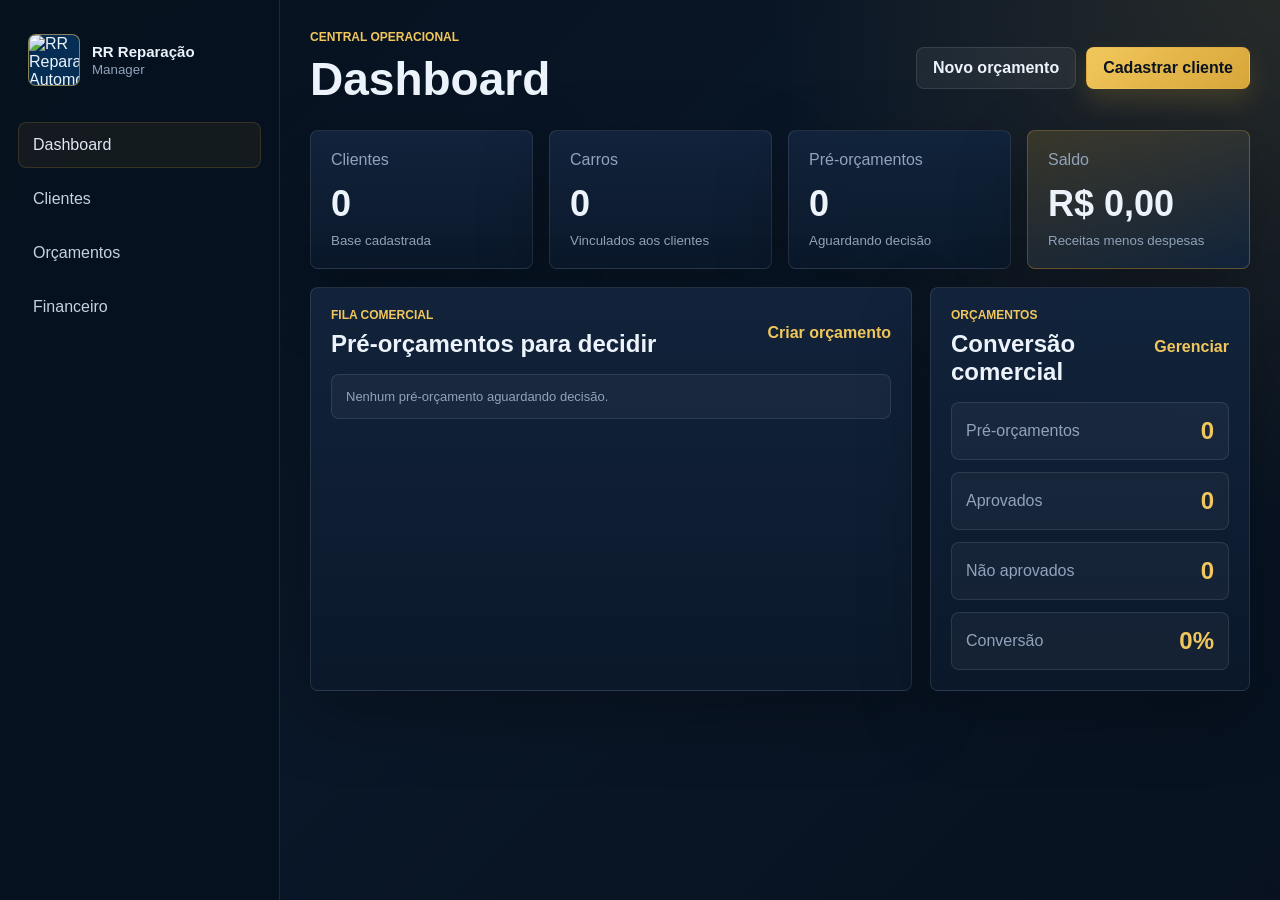
==== index.html @ 0937f245 "Refina visual dos graficos financeiros" ====
<!DOCTYPE html>
<html lang="pt-BR">
<head>
  <meta charset="UTF-8">
  <meta name="viewport" content="width=device-width, initial-scale=1.0">
  <meta http-equiv="refresh" content="0; url=dashboard.html">
  <title>RR Reparação Manager</title>
  <link rel="stylesheet" href="style.css?v=7">
</head>
<body class="redirect-page">
  <main class="redirect-box">
    <h1>RR Reparação Manager</h1>
    <p>Carregando o painel...</p>
    <a class="btn btn-primary" href="dashboard.html">Abrir dashboard</a>
  </main>
</body>
</html>
---- style.css ----
:root {
  --bg: #07111f;
  --surface: #0d1b2f;
  --surface-2: #12243c;
  --surface-3: #182f4d;
  --gold: #d7a63a;
  --gold-2: #f1c75b;
  --text: #edf3fb;
  --muted: #91a3ba;
  --line: rgba(255, 255, 255, 0.1);
  --danger: #ef6262;
  --success: #4fd1a1;
  --shadow: 0 24px 70px rgba(0, 0, 0, 0.28);
}

* {
  box-sizing: border-box;
}

body {
  margin: 0;
  min-height: 100vh;
  background:
    radial-gradient(circle at top right, rgba(215, 166, 58, 0.14), transparent 32rem),
    linear-gradient(135deg, #06101e 0%, #0a1728 48%, #07111f 100%);
  color: var(--text);
  font-family: Inter, "Segoe UI", Arial, sans-serif;
}

a {
  color: inherit;
  text-decoration: none;
}

button,
input,
select,
textarea {
  font: inherit;
}

.app-shell {
  display: grid;
  grid-template-columns: 280px minmax(0, 1fr);
  min-height: 100vh;
}

.sidebar {
  position: sticky;
  top: 0;
  height: 100vh;
  padding: 24px 18px;
  background: rgba(7, 17, 31, 0.94);
  border-right: 1px solid var(--line);
  backdrop-filter: blur(18px);
}

.brand {
  display: flex;
  align-items: center;
  gap: 12px;
  padding: 10px;
  margin-bottom: 26px;
}

.brand-logo {
  width: 52px;
  height: 52px;
  object-fit: cover;
  border: 1px solid rgba(241, 199, 91, 0.55);
  border-radius: 8px;
  background: #062e55;
}

.brand-mark {
  display: grid;
  width: 48px;
  height: 48px;
  place-items: center;
  border: 1px solid rgba(241, 199, 91, 0.55);
  border-radius: 8px;
  background: linear-gradient(145deg, #102746, #07111f);
  color: var(--gold-2);
  font-weight: 900;
  letter-spacing: 0;
}

.brand strong,
.brand small {
  display: block;
}

.brand strong {
  font-size: 15px;
}

.brand small {
  color: var(--muted);
  margin-top: 2px;
}

.nav-menu {
  display: grid;
  gap: 8px;
}

.nav-menu a {
  padding: 13px 14px;
  border: 1px solid transparent;
  border-radius: 8px;
  color: #c7d2e1;
  transition: 0.18s ease;
}

.nav-menu a:hover,
.nav-menu a.active {
  color: var(--text);
  background: rgba(215, 166, 58, 0.11);
  border-color: rgba(215, 166, 58, 0.28);
}

.main-content {
  width: 100%;
  max-width: 1500px;
  padding: 30px;
}

.topbar {
  display: flex;
  align-items: center;
  justify-content: space-between;
  gap: 18px;
  margin-bottom: 24px;
}

.topbar h1,
.panel h2 {
  margin: 0;
  letter-spacing: 0;
}

.topbar h1 {
  font-size: clamp(30px, 4vw, 46px);
}

.eyebrow {
  margin: 0 0 8px;
  color: var(--gold-2);
  font-size: 12px;
  font-weight: 800;
  letter-spacing: 0;
  text-transform: uppercase;
}

.topbar-actions,
.form-actions,
.actions {
  display: flex;
  flex-wrap: wrap;
  gap: 10px;
}

.btn {
  display: inline-flex;
  align-items: center;
  justify-content: center;
  min-height: 42px;
  padding: 10px 16px;
  border: 1px solid transparent;
  border-radius: 8px;
  cursor: pointer;
  font-weight: 800;
}

.btn-primary {
  background: linear-gradient(135deg, var(--gold-2), var(--gold));
  color: #091220;
  box-shadow: 0 12px 24px rgba(215, 166, 58, 0.18);
}

.btn-ghost,
.btn-muted {
  background: rgba(255, 255, 255, 0.06);
  border-color: var(--line);
  color: var(--text);
}

.btn-danger {
  background: rgba(239, 98, 98, 0.12);
  border-color: rgba(239, 98, 98, 0.28);
  color: #ffb6b6;
}

.stats-grid {
  display: grid;
  grid-template-columns: repeat(4, minmax(0, 1fr));
  gap: 16px;
  margin-bottom: 18px;
}

.stats-grid.compact {
  grid-template-columns: repeat(4, minmax(0, 1fr));
}

.stat-card,
.panel,
.form-panel {
  background: linear-gradient(180deg, rgba(18, 36, 60, 0.96), rgba(11, 25, 43, 0.96));
  border: 1px solid var(--line);
  border-radius: 8px;
  box-shadow: var(--shadow);
}

.stat-card {
  padding: 20px;
  min-height: 132px;
}

.stat-card span,
.stat-card small {
  display: block;
  color: var(--muted);
}

.stat-card strong {
  display: block;
  margin: 14px 0 8px;
  color: var(--text);
  font-size: clamp(26px, 3vw, 36px);
  letter-spacing: 0;
}

.stat-card.highlight {
  border-color: rgba(215, 166, 58, 0.32);
  background: linear-gradient(160deg, rgba(215, 166, 58, 0.18), rgba(18, 36, 60, 0.98));
}

.content-grid {
  display: grid;
  grid-template-columns: minmax(0, 1.5fr) minmax(320px, 0.7fr);
  gap: 18px;
}

.panel,
.form-panel {
  padding: 20px;
  margin-bottom: 18px;
}

.panel-header {
  display: flex;
  align-items: center;
  justify-content: space-between;
  gap: 14px;
  margin-bottom: 16px;
}

.panel-header a {
  color: var(--gold-2);
  font-weight: 800;
}

.form-grid {
  display: grid;
  grid-template-columns: repeat(2, minmax(0, 1fr));
  gap: 14px;
}

.finance-type-grid {
  display: grid;
  grid-template-columns: repeat(2, minmax(0, 1fr));
  gap: 12px;
}

.finance-type-card {
  position: relative;
  min-height: 112px;
  padding: 16px;
  border: 1px solid var(--line);
  border-radius: 8px;
  background: rgba(255, 255, 255, 0.04);
  cursor: pointer;
}

.finance-type-card input {
  position: absolute;
  opacity: 0;
  pointer-events: none;
}

.finance-type-card span,
.finance-type-card small {
  display: block;
}

.finance-type-card span {
  color: var(--text);
  font-size: 18px;
  font-weight: 900;
}

.finance-type-card small {
  margin-top: 8px;
  color: var(--muted);
  line-height: 1.4;
}

.finance-type-card:has(input:checked) {
  border-color: rgba(241, 199, 91, 0.72);
  background: linear-gradient(160deg, rgba(215, 166, 58, 0.18), rgba(18, 36, 60, 0.7));
}

label {
  display: grid;
  gap: 7px;
  color: #cbd6e5;
  font-size: 14px;
  font-weight: 700;
}

.span-2 {
  grid-column: span 2;
}

input,
select,
textarea {
  width: 100%;
  min-height: 44px;
  padding: 11px 12px;
  border: 1px solid rgba(255, 255, 255, 0.12);
  border-radius: 8px;
  background: rgba(5, 13, 24, 0.72);
  color: var(--text);
  outline: none;
}

textarea {
  resize: vertical;
}

input:focus,
select:focus,
textarea:focus {
  border-color: rgba(241, 199, 91, 0.66);
  box-shadow: 0 0 0 3px rgba(215, 166, 58, 0.12);
}

.search-input {
  max-width: 280px;
}

.report-form {
  margin-bottom: 16px;
}

.report-status {
  margin: 0 0 14px;
  color: var(--muted);
  font-size: 13px;
}

.report-grid {
  display: grid;
  grid-template-columns: repeat(4, minmax(0, 1fr));
  gap: 12px;
  margin-bottom: 16px;
}

.mini-stat {
  min-height: 96px;
  padding: 16px;
  border: 1px solid var(--line);
  border-radius: 8px;
  background: rgba(255, 255, 255, 0.04);
}

.mini-stat span {
  display: block;
  color: var(--muted);
}

.mini-stat strong {
  display: block;
  margin-top: 10px;
  color: var(--text);
  font-size: 24px;
}

.mini-stat.highlight {
  border-color: rgba(215, 166, 58, 0.32);
  background: rgba(215, 166, 58, 0.12);
}

.finance-charts {
  display: grid;
  grid-template-columns: minmax(300px, 0.85fr) minmax(0, 1.15fr);
  gap: 16px;
  margin-bottom: 18px;
}

.chart-box {
  min-height: 330px;
  padding: 18px;
  border: 1px solid rgba(255, 255, 255, 0.1);
  border-radius: 8px;
  background: linear-gradient(180deg, rgba(255, 255, 255, 0.045), rgba(255, 255, 255, 0.02));
}

.chart-heading {
  display: flex;
  align-items: flex-start;
  justify-content: space-between;
  gap: 14px;
  margin-bottom: 18px;
}

.chart-heading h3 {
  margin: 0;
  color: var(--text);
  font-size: 18px;
}

.chart-heading span {
  max-width: 170px;
  color: var(--muted);
  font-size: 12px;
  text-align: right;
}

.distribution-card {
  display: grid;
  grid-template-rows: auto 1fr auto;
}

.donut-chart {
  position: relative;
  display: grid;
  place-items: center;
  width: min(210px, 70vw);
  aspect-ratio: 1;
  margin: 8px auto 18px;
  border-radius: 50%;
  box-shadow: 0 18px 45px rgba(0, 0, 0, 0.18), inset 0 0 0 1px rgba(255, 255, 255, 0.08);
}

.donut-chart::after {
  content: "";
  position: absolute;
  inset: 38px;
  border-radius: 50%;
  background: #0d1f34;
  box-shadow: inset 0 0 0 1px var(--line);
}

.donut-chart span {
  position: relative;
  z-index: 1;
  display: grid;
  gap: 4px;
  max-width: 120px;
  color: var(--text);
  font-size: 18px;
  font-weight: 900;
  text-align: center;
  line-height: 1.15;
}

.donut-chart small {
  color: var(--muted);
  font-size: 11px;
  font-weight: 800;
}

.chart-legend {
  display: grid;
  gap: 10px;
}

.chart-legend div {
  display: grid;
  grid-template-columns: 12px 1fr auto;
  align-items: center;
  gap: 10px;
  min-height: 40px;
  padding: 9px 10px;
  border: 1px solid rgba(255, 255, 255, 0.08);
  border-radius: 8px;
  background: rgba(5, 13, 24, 0.34);
  color: var(--muted);
  font-size: 13px;
}

.chart-legend i,
.bar-legend i {
  width: 11px;
  height: 11px;
  border-radius: 999px;
}

.chart-legend strong {
  color: var(--text);
  font-size: 14px;
}

.monthly-card {
  overflow: hidden;
}

.bar-chart {
  display: grid;
  gap: 16px;
}

.bar-legend {
  display: flex;
  flex-wrap: wrap;
  gap: 8px 14px;
  color: var(--muted);
  font-size: 12px;
}

.bar-legend span {
  display: inline-flex;
  align-items: center;
  gap: 7px;
}

.bar-legend .income,
.month-bars .income {
  background: #4fd1a1;
}

.bar-legend .cost,
.month-bars .cost {
  background: #f1c75b;
}

.bar-legend .expense,
.month-bars .expense {
  background: #ef6262;
}

.bar-legend .profit,
.month-bars .profit {
  background: #4f9df7;
}

.monthly-bars {
  display: flex;
  align-items: end;
  gap: 14px;
  min-height: 230px;
  overflow-x: auto;
  padding: 10px 2px 2px;
}

.month-group {
  display: grid;
  grid-template-rows: 170px auto auto;
  justify-items: center;
  gap: 8px;
  min-width: 92px;
}

.month-bars {
  display: flex;
  align-items: end;
  justify-content: center;
  gap: 6px;
  width: 82px;
  height: 170px;
  padding: 10px 9px 0;
  border-radius: 8px;
  background: rgba(5, 13, 24, 0.3);
}

.month-bars span {
  display: block;
  width: 12px;
  min-height: 4px;
  border-radius: 999px 999px 2px 2px;
  box-shadow: 0 8px 20px rgba(0, 0, 0, 0.16);
}

.month-bars span.negative {
  opacity: 0.72;
  background: #ef6262;
}

.month-group strong {
  color: var(--text);
  font-size: 13px;
}

.month-group small {
  color: var(--muted);
  font-size: 12px;
  white-space: nowrap;
}

.chart-empty {
  align-self: center;
  justify-self: center;
  width: 100%;
  padding: 38px 10px;
  color: var(--muted);
  font-size: 13px;
  text-align: center;
}

.table-wrap {
  overflow-x: auto;
}

table {
  width: 100%;
  border-collapse: collapse;
  min-width: 760px;
}

th,
td {
  padding: 14px 12px;
  border-bottom: 1px solid var(--line);
  text-align: left;
  vertical-align: top;
}

th {
  color: var(--gold-2);
  font-size: 12px;
  text-transform: uppercase;
}

td {
  color: #dce6f2;
}

.muted {
  color: var(--muted);
  font-size: 13px;
}

.badge {
  display: inline-flex;
  padding: 6px 10px;
  border-radius: 999px;
  background: rgba(255, 255, 255, 0.08);
  color: #dce6f2;
  font-size: 12px;
  font-weight: 800;
}

.badge.success {
  background: rgba(79, 209, 161, 0.14);
  color: #a9f1d8;
}

.badge.warning {
  background: rgba(215, 166, 58, 0.15);
  color: #ffe199;
}

.badge.danger {
  background: rgba(239, 98, 98, 0.14);
  color: #ffb6b6;
}

.timeline {
  display: grid;
  gap: 12px;
}

.timeline-item,
.empty-state,
.status-list div {
  padding: 14px;
  border: 1px solid var(--line);
  border-radius: 8px;
  background: rgba(255, 255, 255, 0.04);
}

.timeline-item strong,
.timeline-item span {
  display: block;
}

.timeline-item span {
  margin-top: 5px;
  color: var(--muted);
}

.status-list {
  display: grid;
  gap: 12px;
}

.status-list div {
  display: flex;
  align-items: center;
  justify-content: space-between;
}

.status-list span {
  color: var(--muted);
}

.status-list strong {
  color: var(--gold-2);
  font-size: 24px;
}

.nested-section {
  padding: 16px;
  border: 1px solid var(--line);
  border-radius: 8px;
  background: rgba(255, 255, 255, 0.035);
}

.nested-section .panel-header {
  margin-bottom: 12px;
}

.nested-section h2 {
  margin: 0;
  font-size: 18px;
}

.nested-list {
  display: grid;
  gap: 12px;
}

.nested-item {
  display: grid;
  grid-template-columns: repeat(6, minmax(0, 1fr)) auto;
  gap: 10px;
  align-items: end;
  padding: 12px;
  border: 1px solid var(--line);
  border-radius: 8px;
  background: rgba(5, 13, 24, 0.42);
}

.peca-item,
.servico-orcamento-item {
  grid-template-columns: minmax(220px, 2fr) minmax(90px, 0.6fr) minmax(130px, 0.8fr) minmax(130px, 0.8fr) minmax(110px, 0.7fr) auto;
}

.servico-orcamento-item {
  grid-template-columns: minmax(220px, 2fr) minmax(90px, 0.6fr) minmax(130px, 0.8fr) minmax(110px, 0.7fr) auto;
}

.action-item .actions {
  margin-top: 12px;
}

.line-total {
  min-height: 44px;
  display: inline-flex;
  align-items: center;
  justify-content: flex-end;
  color: var(--gold-2);
  white-space: nowrap;
}

.totals-box {
  display: flex;
  flex-wrap: wrap;
  justify-content: flex-end;
  gap: 12px;
  padding: 14px;
  border: 1px solid rgba(215, 166, 58, 0.26);
  border-radius: 8px;
  background: rgba(215, 166, 58, 0.08);
}

.totals-box span {
  color: var(--muted);
}

.totals-box strong {
  color: var(--gold-2);
  margin-left: 5px;
}

.mini-line {
  display: block;
  margin-bottom: 4px;
}

.redirect-page {
  display: grid;
  place-items: center;
  padding: 24px;
}

.redirect-box {
  width: min(520px, 100%);
  padding: 32px;
  border: 1px solid var(--line);
  border-radius: 8px;
  background: var(--surface);
  text-align: center;
}

#firebaseAuthShell {
  position: fixed;
  inset: 0;
  z-index: 1000;
  display: none;
  place-items: center;
  padding: 24px;
  background:
    radial-gradient(circle at top, rgba(215, 166, 58, 0.16), transparent 32rem),
    rgba(7, 17, 31, 0.96);
}

.auth-locked #firebaseAuthShell {
  display: grid;
}

.auth-locked .app-shell,
.auth-locked .print-toolbar,
.auth-locked #printRoot {
  filter: blur(3px);
  pointer-events: none;
  user-select: none;
}

.auth-card {
  width: min(430px, 100%);
  padding: 28px;
  border: 1px solid rgba(215, 166, 58, 0.28);
  border-radius: 8px;
  background: linear-gradient(180deg, rgba(18, 36, 60, 0.98), rgba(7, 17, 31, 0.98));
  color: var(--text);
  box-shadow: var(--shadow);
  text-align: center;
}

.auth-card img {
  width: 86px;
  height: 86px;
  object-fit: cover;
  border-radius: 8px;
  background: #062e55;
}

.auth-card h1 {
  margin: 16px 0 8px;
}

.auth-card p,
#firebaseAuthMessage {
  color: var(--muted);
}

.auth-card form {
  display: grid;
  gap: 12px;
  margin-top: 18px;
}

.password-field {
  position: relative;
}

.password-field input {
  padding-right: 54px;
}

.password-field button {
  position: absolute;
  right: 8px;
  top: 50%;
  width: 36px;
  height: 36px;
  min-height: 36px;
  padding: 0;
  border: 0;
  border-radius: 8px;
  background: transparent;
  color: var(--muted);
  cursor: pointer;
  transform: translateY(-50%);
}

.remember-login {
  display: flex;
  grid-template-columns: none;
  align-items: center;
  justify-content: flex-start;
  gap: 10px;
  color: var(--muted);
  font-size: 13px;
  text-align: left;
}

.remember-login input {
  width: 18px;
  min-height: 18px;
  accent-color: var(--gold-2);
}

#firebaseAuthMessage {
  display: block;
  min-height: 20px;
  margin-top: 14px;
  font-size: 13px;
}

#firebaseUserBar {
  position: fixed;
  right: 18px;
  bottom: 18px;
  z-index: 50;
  display: none;
  align-items: center;
  gap: 10px;
  padding: 10px;
  border: 1px solid var(--line);
  border-radius: 8px;
  background: rgba(7, 17, 31, 0.92);
  color: var(--text);
  box-shadow: var(--shadow);
}

.auth-ready.firebase-logged-in #firebaseUserBar {
  display: flex;
}

#firebaseUserStatus {
  color: var(--muted);
  font-size: 13px;
}

.print-preview-page {
  background: #e8edf3;
  color: #111827;
}

.print-toolbar {
  position: sticky;
  top: 0;
  z-index: 10;
  display: flex;
  justify-content: center;
  gap: 10px;
  padding: 14px;
  background: rgba(7, 17, 31, 0.94);
  border-bottom: 1px solid rgba(255, 255, 255, 0.14);
}

.print-document {
  width: min(210mm, calc(100% - 24px));
  min-height: 297mm;
  margin: 18px auto;
  padding: 22mm;
  background: #ffffff;
  color: #111827;
  box-shadow: 0 20px 70px rgba(0, 0, 0, 0.2);
}

.print-header {
  display: flex;
  align-items: center;
  justify-content: space-between;
  gap: 18px;
  padding-bottom: 18px;
  border-bottom: 3px solid #f26a2e;
}

.print-header img {
  width: 126px;
  height: 126px;
  object-fit: contain;
  border-radius: 8px;
  background: #062e55;
}

.print-header div {
  text-align: right;
}

.print-header h1,
.print-document h2,
.print-document h3 {
  color: #062e55;
}

.print-header h1 {
  margin: 0;
  font-size: 30px;
}

.print-header p {
  margin: 6px 0 0;
  color: #4b5563;
}

.print-document h2 {
  margin: 26px 0 18px;
  font-size: 24px;
  text-transform: uppercase;
}

.print-info-grid {
  display: grid;
  grid-template-columns: 1fr 1fr;
  gap: 12px;
  margin-bottom: 18px;
}

.print-info-grid div,
.print-summary {
  padding: 12px;
  border: 1px solid #d7dde6;
  border-radius: 8px;
}

.print-info-grid strong {
  display: block;
  margin-bottom: 6px;
  color: #062e55;
}

.print-summary {
  min-height: 70px;
}

.print-table {
  width: 100%;
  min-width: 0;
  margin: 12px 0 22px;
  border-collapse: collapse;
}

.print-table th {
  background: #062e55;
  color: #fff;
}

.print-table th,
.print-table td {
  padding: 9px;
  border: 1px solid #d7dde6;
  color: #111827;
  font-size: 13px;
}

.print-table th {
  color: #fff;
}

.right {
  text-align: right;
}

.print-totals {
  width: 310px;
  margin-left: auto;
  border: 1px solid #d7dde6;
  border-radius: 8px;
  overflow: hidden;
}

.print-totals div {
  display: flex;
  justify-content: space-between;
  padding: 10px 12px;
  border-bottom: 1px solid #d7dde6;
}

.print-totals div:last-child {
  border-bottom: 0;
  background: #062e55;
  color: #fff;
  font-weight: 800;
  font-size: 18px;
}

.print-footer {
  margin-top: 34px;
  color: #4b5563;
  font-size: 12px;
  text-align: center;
}

@media print {
  body.print-preview-page {
    background: #fff;
  }

  .print-toolbar {
    display: none;
  }

  .print-document {
    width: auto;
    min-height: auto;
    margin: 0;
    padding: 12mm;
    box-shadow: none;
  }
}

@media (max-width: 980px) {
  .app-shell {
    grid-template-columns: 1fr;
  }

  .sidebar {
    position: static;
    height: auto;
    padding: 16px;
  }

  .nav-menu {
    grid-template-columns: repeat(3, minmax(0, 1fr));
  }

  .main-content {
    padding: 20px;
  }

  .stats-grid,
  .stats-grid.compact,
  .content-grid {
    grid-template-columns: 1fr;
  }

  .nested-item,
  .peca-item,
  .servico-orcamento-item {
    grid-template-columns: repeat(2, minmax(0, 1fr));
  }
}

@media (max-width: 640px) {
  .topbar,
  .panel-header {
    align-items: stretch;
    flex-direction: column;
  }

  .nav-menu {
    grid-template-columns: repeat(2, minmax(0, 1fr));
  }

  .form-grid {
    grid-template-columns: 1fr;
  }

  .finance-type-grid,
  .finance-charts,
  .report-grid {
    grid-template-columns: 1fr;
  }

  .span-2 {
    grid-column: span 1;
  }

  .search-input {
    max-width: none;
  }

  .nested-item,
  .peca-item,
  .servico-orcamento-item {
    grid-template-columns: 1fr;
  }

  .line-total {
    justify-content: flex-start;
  }
}
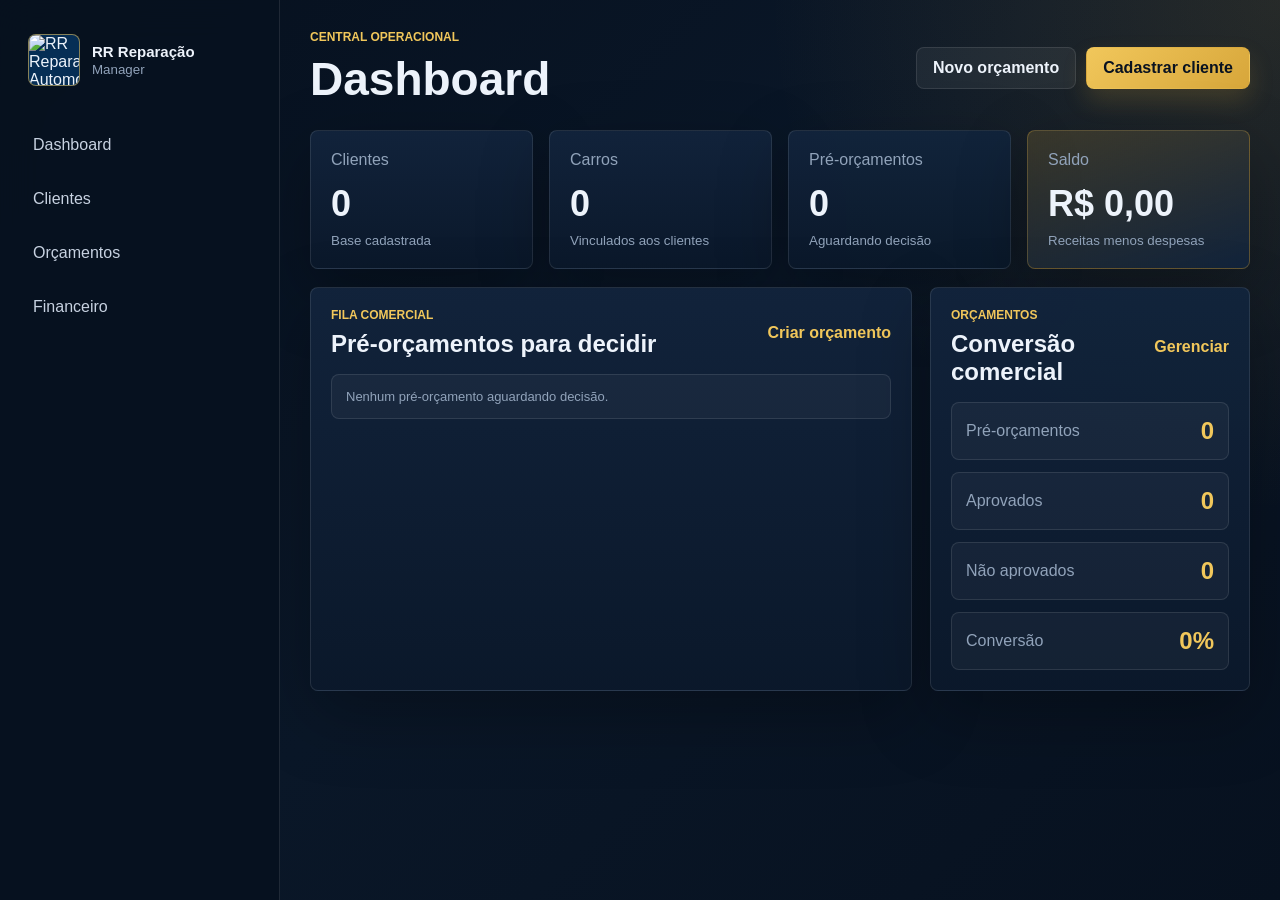
==== commit 2be140f4: "Cria preview do relatorio financeiro" ====
--- a/index.html
+++ b/index.html
@@ -5,7 +5,7 @@
   <meta name="viewport" content="width=device-width, initial-scale=1.0">
   <meta http-equiv="refresh" content="0; url=dashboard.html">
   <title>RR Reparação Manager</title>
-  <link rel="stylesheet" href="style.css?v=7">
+  <link rel="stylesheet" href="style.css?v=8">
 </head>
 <body class="redirect-page">
   <main class="redirect-box">
--- a/style.css
+++ b/style.css
@@ -1088,6 +1088,219 @@
   text-align: center;
 }
 
+.finance-report-document {
+  width: min(210mm, calc(100% - 24px));
+  min-height: 297mm;
+  margin: 18px auto;
+  padding: 20mm;
+  background: #fff;
+  color: #111827;
+  box-shadow: 0 20px 70px rgba(0, 0, 0, 0.2);
+}
+
+.report-print-header {
+  margin-bottom: 22px;
+}
+
+.report-print-summary {
+  display: grid;
+  grid-template-columns: repeat(4, minmax(0, 1fr));
+  gap: 10px;
+  margin: 20px 0;
+}
+
+.report-print-summary div {
+  padding: 12px;
+  border: 1px solid #d4dce8;
+  border-radius: 8px;
+  background: #f8fafc;
+}
+
+.report-print-summary .highlight {
+  border-color: #d7a63a;
+  background: #fff8e6;
+}
+
+.report-print-summary span {
+  display: block;
+  color: #516174;
+  font-size: 11px;
+}
+
+.report-print-summary strong {
+  display: block;
+  margin-top: 8px;
+  color: #06172a;
+  font-size: 19px;
+}
+
+.report-print-charts {
+  display: grid;
+  grid-template-columns: minmax(260px, 0.8fr) minmax(0, 1.2fr);
+  gap: 14px;
+  margin: 18px 0 24px;
+}
+
+.report-chart-card {
+  padding: 14px;
+  border: 1px solid #d4dce8;
+  border-radius: 8px;
+  background: #fff;
+}
+
+.report-chart-card h2 {
+  margin: 0 0 12px;
+  color: #062e55;
+  font-size: 17px;
+}
+
+.report-donut {
+  position: relative;
+  display: grid;
+  place-items: center;
+  width: 170px;
+  aspect-ratio: 1;
+  margin: 8px auto 14px;
+  border-radius: 50%;
+}
+
+.report-donut::after {
+  content: "";
+  position: absolute;
+  inset: 32px;
+  border-radius: 50%;
+  background: #fff;
+  box-shadow: inset 0 0 0 1px #d4dce8;
+}
+
+.report-donut span {
+  position: relative;
+  z-index: 1;
+  display: grid;
+  gap: 4px;
+  max-width: 100px;
+  color: #06172a;
+  font-size: 15px;
+  font-weight: 900;
+  text-align: center;
+  line-height: 1.12;
+}
+
+.report-donut small {
+  color: #516174;
+  font-size: 10px;
+}
+
+.report-legend {
+  display: grid;
+  gap: 8px;
+}
+
+.report-legend div {
+  display: grid;
+  grid-template-columns: 10px 1fr auto;
+  align-items: center;
+  gap: 8px;
+  color: #516174;
+  font-size: 11px;
+}
+
+.report-legend i,
+.report-bars-legend i {
+  width: 10px;
+  height: 10px;
+  border-radius: 999px;
+}
+
+.report-legend strong {
+  color: #06172a;
+}
+
+.report-bars-legend {
+  display: flex;
+  flex-wrap: wrap;
+  gap: 8px 12px;
+  margin-bottom: 10px;
+  color: #516174;
+  font-size: 11px;
+}
+
+.report-bars-legend span {
+  display: inline-flex;
+  align-items: center;
+  gap: 6px;
+}
+
+.report-bars-legend .income,
+.report-monthly-bars .income {
+  background: #4fd1a1;
+}
+
+.report-bars-legend .cost,
+.report-monthly-bars .cost {
+  background: #f1c75b;
+}
+
+.report-bars-legend .expense,
+.report-monthly-bars .expense {
+  background: #ef6262;
+}
+
+.report-bars-legend .profit,
+.report-monthly-bars .profit {
+  background: #4f9df7;
+}
+
+.report-monthly-bars {
+  display: flex;
+  align-items: end;
+  gap: 10px;
+  min-height: 176px;
+  overflow-x: auto;
+}
+
+.report-month-group {
+  display: grid;
+  grid-template-rows: 128px auto auto;
+  justify-items: center;
+  gap: 5px;
+  min-width: 78px;
+}
+
+.report-month-group div {
+  display: flex;
+  align-items: end;
+  justify-content: center;
+  gap: 5px;
+  width: 70px;
+  height: 128px;
+  padding: 8px 7px 0;
+  border-radius: 8px;
+  background: #f4f7fb;
+}
+
+.report-month-group span {
+  width: 9px;
+  min-height: 4px;
+  border-radius: 999px 999px 2px 2px;
+}
+
+.report-month-group strong {
+  font-size: 11px;
+}
+
+.report-month-group small {
+  color: #516174;
+  font-size: 10px;
+  white-space: nowrap;
+}
+
+.finance-report-document,
+.finance-report-document * {
+  print-color-adjust: exact;
+  -webkit-print-color-adjust: exact;
+}
+
 @media print {
   body.print-preview-page {
     background: #fff;
@@ -1097,7 +1310,8 @@
     display: none;
   }
 
-  .print-document {
+  .print-document,
+  .finance-report-document {
     width: auto;
     min-height: auto;
     margin: 0;
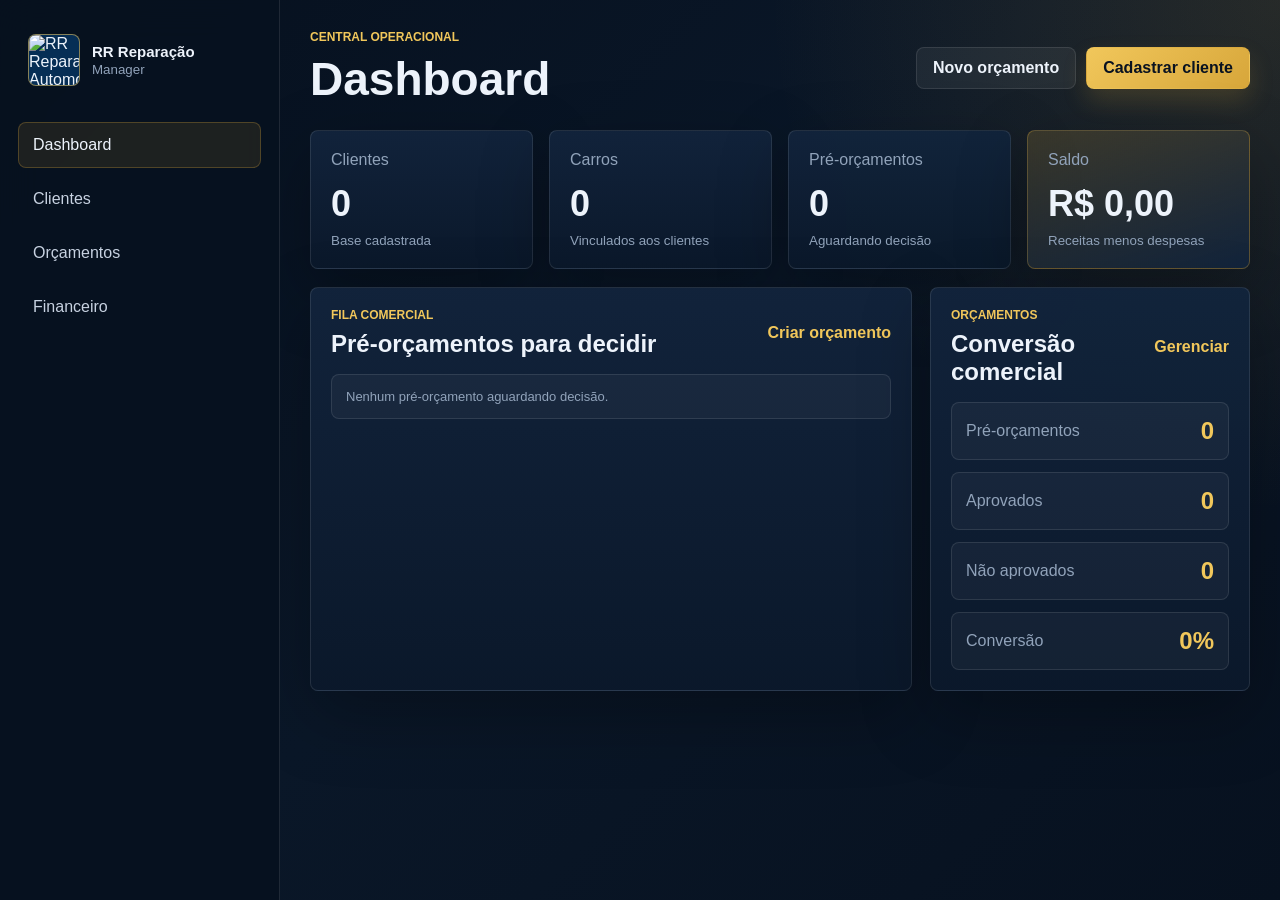
==== commit bbd08706: "Ajusta status online" ====
--- a/index.html
+++ b/index.html
@@ -5,7 +5,7 @@
   <meta name="viewport" content="width=device-width, initial-scale=1.0">
   <meta http-equiv="refresh" content="0; url=dashboard.html">
   <title>RR Reparação Manager</title>
-  <link rel="stylesheet" href="style.css?v=8">
+  <link rel="stylesheet" href="style.css?v=12">
 </head>
 <body class="redirect-page">
   <main class="redirect-box">
--- a/style.css
+++ b/style.css
@@ -913,13 +913,14 @@
 
 #firebaseUserBar {
   position: fixed;
-  right: 18px;
+  left: 18px;
   bottom: 18px;
   z-index: 50;
   display: none;
   align-items: center;
-  gap: 10px;
-  padding: 10px;
+  gap: 7px;
+  max-width: min(230px, calc(100vw - 36px));
+  padding: 7px;
   border: 1px solid var(--line);
   border-radius: 8px;
   background: rgba(7, 17, 31, 0.92);
@@ -927,13 +928,23 @@
   box-shadow: var(--shadow);
 }
 
+#firebaseUserBar .btn {
+  min-height: 34px;
+  padding: 7px 12px;
+  font-size: 13px;
+}
+
 .auth-ready.firebase-logged-in #firebaseUserBar {
   display: flex;
 }
 
 #firebaseUserStatus {
-  color: var(--muted);
-  font-size: 13px;
+  overflow: hidden;
+  color: var(--muted);
+  font-size: 12px;
+  font-weight: 700;
+  text-overflow: ellipsis;
+  white-space: nowrap;
 }
 
 .print-preview-page {
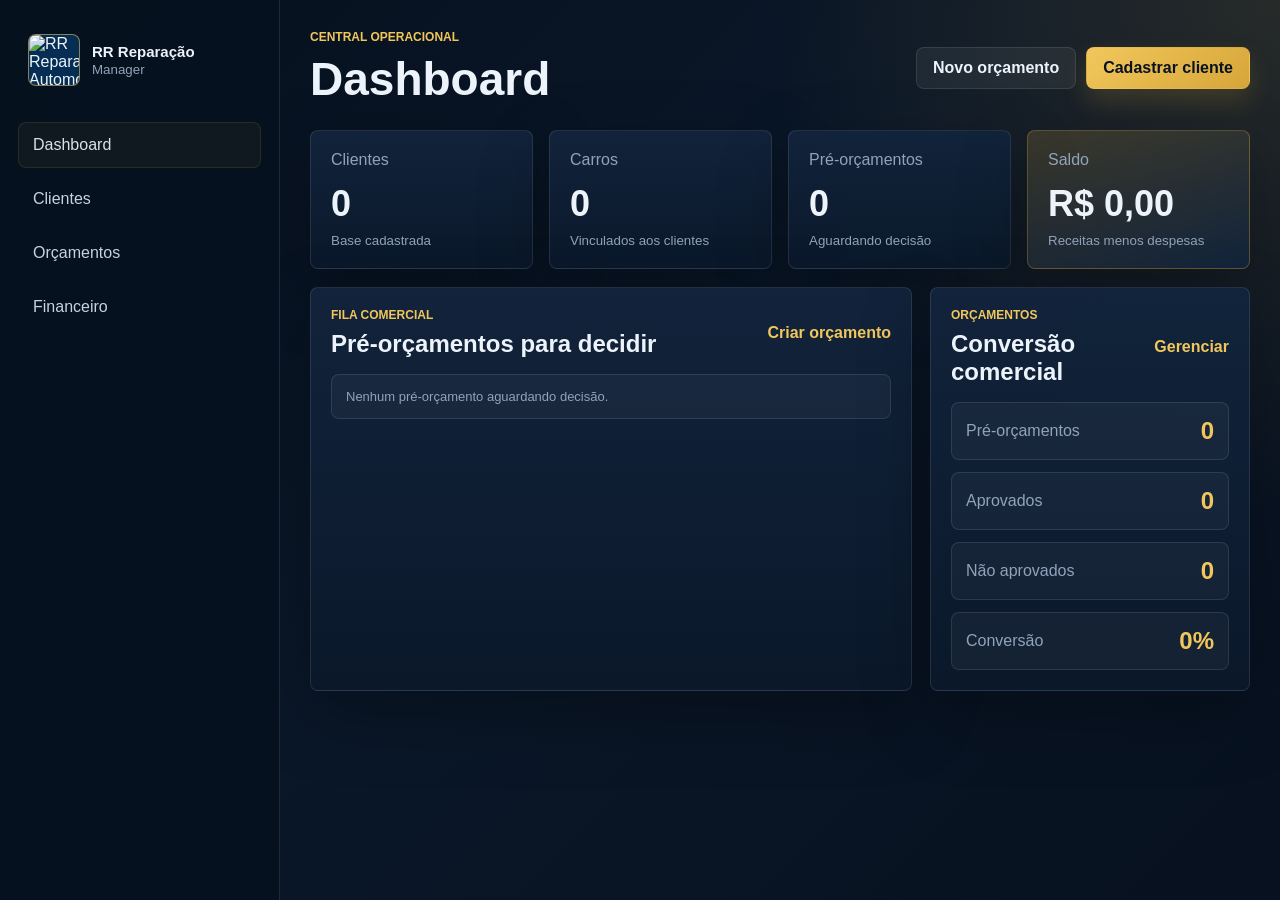
==== commit 694680b4: "Ajusta quebra final do PDF" ====
--- a/index.html
+++ b/index.html
@@ -5,7 +5,8 @@
   <meta name="viewport" content="width=device-width, initial-scale=1.0">
   <meta http-equiv="refresh" content="0; url=dashboard.html">
   <title>RR Reparação Manager</title>
-  <link rel="stylesheet" href="style.css?v=12">
+  <link rel="icon" type="image/png" href="assets/logo-rr.png">
+  <link rel="stylesheet" href="style.css?v=30">
 </head>
 <body class="redirect-page">
   <main class="redirect-box">
--- a/style.css
+++ b/style.css
@@ -20,6 +20,7 @@
 body {
   margin: 0;
   min-height: 100vh;
+  overflow-x: hidden;
   background:
     radial-gradient(circle at top right, rgba(215, 166, 58, 0.14), transparent 32rem),
     linear-gradient(135deg, #06101e 0%, #0a1728 48%, #07111f 100%);
@@ -43,6 +44,8 @@
   display: grid;
   grid-template-columns: 280px minmax(0, 1fr);
   min-height: 100vh;
+  width: 100%;
+  max-width: 100%;
 }
 
 .sidebar {
@@ -121,6 +124,7 @@
 
 .main-content {
   width: 100%;
+  min-width: 0;
   max-width: 1500px;
   padding: 30px;
 }
@@ -191,6 +195,17 @@
   color: #ffb6b6;
 }
 
+.btn-whatsapp {
+  background: #25d366;
+  color: #07160d;
+  box-shadow: 0 12px 24px rgba(37, 211, 102, 0.16);
+}
+
+.btn:disabled {
+  cursor: not-allowed;
+  opacity: 0.55;
+}
+
 .stats-grid {
   display: grid;
   grid-template-columns: repeat(4, minmax(0, 1fr));
@@ -205,6 +220,7 @@
 .stat-card,
 .panel,
 .form-panel {
+  min-width: 0;
   background: linear-gradient(180deg, rgba(18, 36, 60, 0.96), rgba(11, 25, 43, 0.96));
   border: 1px solid var(--line);
   border-radius: 8px;
@@ -344,6 +360,14 @@
 textarea:focus {
   border-color: rgba(241, 199, 91, 0.66);
   box-shadow: 0 0 0 3px rgba(215, 166, 58, 0.12);
+}
+
+.money-draft-input.zero-value {
+  color: rgba(232, 237, 243, 0.5);
+}
+
+.money-draft-input.zero-value:focus {
+  color: var(--text);
 }
 
 .search-input {
@@ -813,8 +837,9 @@
   place-items: center;
   padding: 24px;
   background:
-    radial-gradient(circle at top, rgba(215, 166, 58, 0.16), transparent 32rem),
-    rgba(7, 17, 31, 0.96);
+    radial-gradient(circle at top, rgba(215, 166, 58, 0.08), transparent 28rem),
+    rgba(3, 8, 15, 0.992);
+  backdrop-filter: blur(12px);
 }
 
 .auth-locked #firebaseAuthShell {
@@ -824,7 +849,7 @@
 .auth-locked .app-shell,
 .auth-locked .print-toolbar,
 .auth-locked #printRoot {
-  filter: blur(3px);
+  filter: blur(12px) brightness(0.18);
   pointer-events: none;
   user-select: none;
 }
@@ -968,7 +993,7 @@
   width: min(210mm, calc(100% - 24px));
   min-height: 297mm;
   margin: 18px auto;
-  padding: 22mm;
+  padding: 16mm;
   background: #ffffff;
   color: #111827;
   box-shadow: 0 20px 70px rgba(0, 0, 0, 0.2);
@@ -984,8 +1009,8 @@
 }
 
 .print-header img {
-  width: 126px;
-  height: 126px;
+  width: 96px;
+  height: 96px;
   object-fit: contain;
   border-radius: 8px;
   background: #062e55;
@@ -1003,7 +1028,7 @@
 
 .print-header h1 {
   margin: 0;
-  font-size: 30px;
+  font-size: 26px;
 }
 
 .print-header p {
@@ -1012,8 +1037,8 @@
 }
 
 .print-document h2 {
-  margin: 26px 0 18px;
-  font-size: 24px;
+  margin: 18px 0 14px;
+  font-size: 20px;
   text-transform: uppercase;
 }
 
@@ -1044,8 +1069,11 @@
 .print-table {
   width: 100%;
   min-width: 0;
-  margin: 12px 0 22px;
-  border-collapse: collapse;
+  margin: 10px 0 16px;
+  border-collapse: separate;
+  border-spacing: 0;
+  border: 1px solid #d7dde6;
+  border-top: 0;
 }
 
 .print-table th {
@@ -1055,23 +1083,50 @@
 
 .print-table th,
 .print-table td {
-  padding: 9px;
-  border: 1px solid #d7dde6;
+  padding: 7px;
+  border: 0;
+  border-right: 1px solid #d7dde6;
+  border-bottom: 1px solid #d7dde6;
   color: #111827;
-  font-size: 13px;
+  font-size: 12px;
 }
 
 .print-table th {
   color: #fff;
 }
 
+.print-table th:last-child,
+.print-table td:last-child {
+  border-right: 0;
+}
+
+.print-table tbody tr:last-child td {
+  border-bottom: 0;
+}
+
 .right {
   text-align: right;
 }
 
+.print-payment-row {
+  display: flex;
+  align-items: stretch;
+  justify-content: flex-end;
+  gap: 14px;
+  margin-top: 8px;
+}
+
+.print-payment-title {
+  margin: 10px 0 8px;
+}
+
+.print-closing-block {
+  break-inside: avoid;
+  page-break-inside: avoid;
+}
+
 .print-totals {
   width: 310px;
-  margin-left: auto;
   border: 1px solid #d7dde6;
   border-radius: 8px;
   overflow: hidden;
@@ -1092,8 +1147,67 @@
   font-size: 18px;
 }
 
+.pix-payment {
+  display: grid;
+  grid-template-columns: 1fr 118px;
+  gap: 10px;
+  width: 355px;
+  padding: 12px;
+  border: 1px solid #d7a63a;
+  border-radius: 8px;
+  background: #fff8e6;
+  color: #111827;
+}
+
+.pix-payment span,
+.pix-payment small {
+  display: block;
+}
+
+.pix-payment span {
+  color: #062e55;
+  font-size: 12px;
+  font-weight: 800;
+  text-transform: uppercase;
+}
+
+.pix-payment strong {
+  display: block;
+  margin: 6px 0;
+  color: #062e55;
+  font-size: 20px;
+}
+
+.pix-payment img {
+  width: 118px;
+  height: 118px;
+  border: 1px solid #d7dde6;
+  border-radius: 6px;
+  background: #fff;
+}
+
+.pix-payment p {
+  grid-column: 1 / -1;
+  max-height: 38px;
+  margin: 0;
+  padding: 7px;
+  overflow-wrap: anywhere;
+  overflow: hidden;
+  border: 1px solid #ead89d;
+  border-radius: 6px;
+  background: #fff;
+  font-size: 8px;
+  line-height: 1.25;
+}
+
+.pix-payment > small {
+  grid-column: 1 / -1;
+  color: #4b5563;
+  overflow-wrap: anywhere;
+}
+
 .print-footer {
-  margin-top: 34px;
+  margin-top: 22px;
   color: #4b5563;
   font-size: 12px;
   text-align: center;
@@ -1165,6 +1279,10 @@
   font-size: 17px;
 }
 
+.report-table-section {
+  margin-top: 16px;
+}
+
 .report-donut {
   position: relative;
   display: grid;
@@ -1205,6 +1323,8 @@
 .report-legend {
   display: grid;
   gap: 8px;
+  width: min(290px, 100%);
+  margin: 0 auto;
 }
 
 .report-legend div {
@@ -1265,6 +1385,7 @@
 .report-monthly-bars {
   display: flex;
   align-items: end;
+  justify-content: center;
   gap: 10px;
   min-height: 176px;
   overflow-x: auto;
@@ -1292,6 +1413,7 @@
 
 .report-month-group span {
   width: 9px;
+  max-height: 100%;
   min-height: 4px;
   border-radius: 999px 999px 2px 2px;
 }
@@ -1306,47 +1428,702 @@
   white-space: nowrap;
 }
 
+.print-document,
+.print-document *,
 .finance-report-document,
 .finance-report-document * {
   print-color-adjust: exact;
   -webkit-print-color-adjust: exact;
 }
 
+body.pdf-exporting {
+  background: #fff !important;
+}
+
+body.pdf-exporting .print-document,
+body.pdf-exporting .finance-report-document {
+  width: 210mm !important;
+  min-height: 297mm !important;
+  margin: 0 !important;
+  padding: 10mm !important;
+  border-radius: 0 !important;
+  box-shadow: none !important;
+}
+
+body.pdf-exporting .print-toolbar,
+body.pdf-exporting #firebaseUserBar,
+body.pdf-exporting #firebaseAuthShell {
+  display: none !important;
+}
+
+.pdf-export-stage {
+  position: fixed;
+  left: 0;
+  top: 0;
+  z-index: -1;
+  width: 210mm;
+  min-height: 297mm;
+  overflow: hidden;
+  pointer-events: none;
+  background: #fff;
+}
+
+.pdf-export-clone {
+  width: 210mm !important;
+  min-height: 297mm !important;
+  margin: 0 !important;
+  padding: 10mm !important;
+  border-radius: 0 !important;
+  box-shadow: none !important;
+}
+
+.pdf-export-clone .print-header {
+  display: flex !important;
+  align-items: center !important;
+  justify-content: space-between !important;
+  gap: 12px !important;
+  padding-bottom: 10px !important;
+}
+
+.pdf-export-clone .print-header img {
+  width: 72px !important;
+  height: 72px !important;
+  flex: 0 0 72px !important;
+}
+
+.pdf-export-clone .print-header div {
+  text-align: right !important;
+}
+
+.pdf-export-clone .print-header h1 {
+  font-size: 22px !important;
+}
+
+.pdf-export-clone .print-header p {
+  margin-top: 3px !important;
+  font-size: 10px !important;
+}
+
+.pdf-export-clone h2 {
+  margin: 12px 0 10px !important;
+  font-size: 16px !important;
+}
+
+.pdf-export-clone h3 {
+  margin: 9px 0 6px !important;
+  font-size: 12px !important;
+}
+
+.pdf-export-clone .print-info-grid {
+  display: grid !important;
+  grid-template-columns: 1fr 1fr !important;
+  gap: 8px !important;
+  margin-bottom: 10px !important;
+}
+
+.pdf-export-clone .print-info-grid div {
+  padding: 8px !important;
+  font-size: 10px !important;
+}
+
+.pdf-export-clone .print-table {
+  display: table !important;
+  width: 100% !important;
+  margin: 7px 0 10px !important;
+  overflow: visible !important;
+}
+
+.pdf-export-clone .print-table th,
+.pdf-export-clone .print-table td {
+  min-width: 0 !important;
+  padding: 5px !important;
+  font-size: 9px !important;
+  line-height: 1.25 !important;
+}
+
+.pdf-export-clone .print-payment-row {
+  display: flex !important;
+  align-items: stretch !important;
+  justify-content: flex-end !important;
+  gap: 8px !important;
+}
+
+.pdf-export-clone .print-closing-block {
+  break-inside: avoid !important;
+  page-break-inside: avoid !important;
+}
+
+.pdf-export-clone .print-totals {
+  width: 265px !important;
+}
+
+.pdf-export-clone .pix-payment {
+  grid-template-columns: 1fr 92px !important;
+  width: 310px !important;
+  gap: 7px !important;
+  padding: 8px !important;
+}
+
+.pdf-export-clone .pix-payment img {
+  width: 92px !important;
+  height: 92px !important;
+}
+
+.pdf-export-clone .report-print-summary {
+  grid-template-columns: repeat(4, minmax(0, 1fr)) !important;
+  gap: 7px !important;
+  margin: 10px 0 !important;
+}
+
+.pdf-export-clone .report-print-charts {
+  grid-template-columns: minmax(0, 1fr) minmax(0, 1fr) !important;
+  gap: 10px !important;
+  margin: 12px 0 14px !important;
+}
+
+.pdf-export-clone .report-donut {
+  width: 118px !important;
+}
+
+.pdf-export-clone .report-monthly-bars {
+  justify-content: center !important;
+  min-height: 116px !important;
+  overflow: visible !important;
+}
+
+@page {
+  size: A4;
+  margin: 0;
+}
+
 @media print {
+  html,
   body.print-preview-page {
+    width: 210mm;
+    margin: 0;
     background: #fff;
   }
 
-  .print-toolbar {
-    display: none;
+  .print-toolbar,
+  #firebaseUserBar,
+  #firebaseAuthShell {
+    display: none !important;
   }
 
   .print-document,
   .finance-report-document {
-    width: auto;
-    min-height: auto;
+    width: 210mm;
+    min-height: 297mm;
     margin: 0;
-    padding: 12mm;
+    padding: 10mm;
     box-shadow: none;
   }
+
+  .print-header,
+  .print-info-grid,
+  .print-table,
+  .print-payment-title,
+  .print-payment-row,
+  .print-closing-block,
+  .print-totals,
+  .pix-payment,
+  .report-print-summary,
+  .report-chart-card {
+    break-inside: avoid;
+  }
+
+  .print-header {
+    gap: 12px;
+    padding-bottom: 10px;
+  }
+
+  .print-header img {
+    width: 72px;
+    height: 72px;
+  }
+
+  .print-header h1 {
+    font-size: 22px;
+  }
+
+  .print-header p {
+    margin-top: 3px;
+    font-size: 10px;
+  }
+
+  .print-document h2 {
+    margin: 12px 0 10px;
+    font-size: 16px;
+  }
+
+  .print-document h3 {
+    margin: 9px 0 6px;
+    font-size: 12px;
+  }
+
+  .print-info-grid {
+    gap: 8px;
+    margin-bottom: 10px;
+  }
+
+  .print-info-grid div {
+    padding: 8px;
+    font-size: 10px;
+  }
+
+  .print-table {
+    margin: 7px 0 10px;
+    border-top: 0;
+  }
+
+  .print-table th,
+  .print-table td {
+    padding: 5px;
+    border-top: 0;
+    font-size: 9px;
+    line-height: 1.25;
+  }
+
+  .print-payment-row {
+    gap: 8px;
+    align-items: stretch;
+  }
+
+  .print-totals {
+    width: 265px;
+  }
+
+  .print-totals div {
+    padding: 7px 9px;
+    font-size: 10px;
+  }
+
+  .print-totals div:last-child {
+    font-size: 12px;
+  }
+
+  .pix-payment {
+    grid-template-columns: 1fr 92px;
+    gap: 7px;
+    width: 310px;
+    padding: 8px;
+  }
+
+  .pix-payment strong {
+    margin: 3px 0;
+    font-size: 14px;
+  }
+
+  .pix-payment img {
+    width: 92px;
+    height: 92px;
+  }
+
+  .pix-payment p {
+    max-height: 30px;
+    padding: 5px;
+    font-size: 6px;
+  }
+
+  .pix-payment small {
+    font-size: 8px;
+  }
+
+  .print-footer {
+    margin-top: 14px;
+    font-size: 9px;
+  }
+
+  .print-table th {
+    background: #062e55 !important;
+    color: #fff !important;
+  }
+
+  .print-totals div:last-child {
+    background: #062e55 !important;
+    color: #fff !important;
+  }
+
+  .finance-report-document {
+    padding: 10mm;
+  }
+
+  .finance-report-document .print-header {
+    margin-bottom: 10px;
+  }
+
+  .report-print-summary {
+    gap: 7px;
+    margin: 10px 0;
+  }
+
+  .report-print-summary div {
+    padding: 8px;
+  }
+
+  .report-print-summary span {
+    font-size: 9px;
+  }
+
+  .report-print-summary strong {
+    margin-top: 5px;
+    font-size: 13px;
+  }
+
+  .report-print-charts {
+    grid-template-columns: minmax(0, 1fr) minmax(0, 1fr);
+    gap: 10px;
+    margin: 12px 0 14px;
+    align-items: stretch;
+  }
+
+  .report-chart-card {
+    display: flex;
+    flex-direction: column;
+    justify-content: flex-start;
+    min-height: 66mm;
+    padding: 10px;
+    overflow: hidden;
+  }
+
+  .report-chart-card h2,
+  .report-table-section h2 {
+    margin: 0 0 7px;
+    font-size: 12px;
+  }
+
+  .report-donut {
+    width: 118px;
+    margin: 6px auto 10px;
+  }
+
+  .report-donut::after {
+    inset: 24px;
+  }
+
+  .report-donut span {
+    max-width: 82px;
+    font-size: 11px;
+  }
+
+  .report-donut small,
+  .report-legend div,
+  .report-bars-legend,
+  .report-month-group small {
+    font-size: 8px;
+  }
+
+  .report-legend {
+    gap: 5px;
+    width: min(245px, 100%);
+    margin: 0 auto;
+  }
+
+  .report-bars-legend {
+    gap: 6px 10px;
+    margin-bottom: 8px;
+  }
+
+  .report-monthly-bars {
+    display: flex;
+    align-items: end;
+    justify-content: center;
+    gap: 8px;
+    min-height: 116px;
+    overflow: visible;
+  }
+
+  .report-month-group {
+    grid-template-rows: 88px auto auto;
+    min-width: 56px;
+    gap: 4px;
+  }
+
+  .report-month-group div {
+    width: 56px;
+    height: 88px;
+    gap: 4px;
+    padding: 6px 5px 0;
+    overflow: hidden;
+  }
+
+  .report-month-group span {
+    width: 7px;
+    max-height: 100%;
+  }
+
+  .report-month-group strong {
+    font-size: 8px;
+  }
+
+  .report-table-section {
+    margin-top: 10px;
+    break-inside: avoid;
+  }
+
+  .report-transactions-section {
+    break-inside: auto;
+  }
+
+  .report-transactions-section tr {
+    break-inside: avoid;
+  }
+}
+
+@media (max-width: 760px) {
+  .print-preview-page {
+    overflow-x: hidden;
+    background: #eef3f8;
+  }
+
+  .print-toolbar {
+    position: sticky;
+    top: 0;
+    justify-content: stretch;
+    gap: 8px;
+    padding: 10px;
+  }
+
+  .print-toolbar .btn {
+    flex: 1 1 0;
+    min-width: 0;
+    padding: 10px 12px;
+    font-size: 14px;
+    white-space: normal;
+  }
+
+  .print-document,
+  .finance-report-document {
+    width: calc(100% - 20px);
+    min-height: 0;
+    margin: 10px auto 84px;
+    padding: 18px;
+    overflow: hidden;
+    border-radius: 8px;
+    box-shadow: 0 12px 34px rgba(15, 23, 42, 0.16);
+  }
+
+  .print-header {
+    display: grid;
+    grid-template-columns: 72px minmax(0, 1fr);
+    align-items: center;
+    gap: 12px;
+    padding-bottom: 14px;
+  }
+
+  .print-header img {
+    width: 72px;
+    height: 72px;
+  }
+
+  .print-header div {
+    min-width: 0;
+    text-align: left;
+  }
+
+  .print-header h1 {
+    font-size: 22px;
+    line-height: 1.08;
+    overflow-wrap: anywhere;
+  }
+
+  .print-header p {
+    margin-top: 4px;
+    font-size: 12px;
+    line-height: 1.3;
+  }
+
+  .print-document h2 {
+    margin: 16px 0 12px;
+    font-size: 18px;
+    line-height: 1.15;
+  }
+
+  .print-document h3,
+  .report-chart-card h2,
+  .report-table-section h2 {
+    font-size: 16px;
+    line-height: 1.2;
+  }
+
+  .print-info-grid,
+  .report-print-summary,
+  .report-print-charts {
+    grid-template-columns: 1fr;
+  }
+
+  .print-info-grid div,
+  .print-summary {
+    padding: 10px;
+    font-size: 13px;
+    overflow-wrap: anywhere;
+  }
+
+  .print-table {
+    display: block;
+    width: 100%;
+    max-width: 100%;
+    overflow-x: auto;
+    -webkit-overflow-scrolling: touch;
+  }
+
+  .print-table th,
+  .print-table td {
+    min-width: 74px;
+    padding: 8px;
+    font-size: 11px;
+    line-height: 1.25;
+  }
+
+  .print-table th:first-child,
+  .print-table td:first-child {
+    min-width: 150px;
+  }
+
+  .print-payment-row {
+    display: grid;
+    grid-template-columns: 1fr;
+    gap: 12px;
+  }
+
+  .print-totals,
+  .pix-payment {
+    width: 100%;
+  }
+
+  .print-totals div {
+    gap: 10px;
+    padding: 9px 10px;
+    font-size: 13px;
+  }
+
+  .print-totals div:last-child {
+    font-size: 15px;
+  }
+
+  .pix-payment {
+    grid-template-columns: 1fr 96px;
+    gap: 8px;
+    padding: 10px;
+  }
+
+  .pix-payment strong {
+    font-size: 17px;
+  }
+
+  .pix-payment img {
+    width: 96px;
+    height: 96px;
+  }
+
+  .pix-payment p {
+    max-height: 44px;
+    font-size: 7px;
+  }
+
+  .print-footer {
+    font-size: 11px;
+    line-height: 1.35;
+  }
+
+  .finance-report-document .print-header {
+    margin-bottom: 14px;
+  }
+
+  .report-print-summary {
+    gap: 8px;
+    margin: 14px 0;
+  }
+
+  .report-print-summary div {
+    padding: 10px;
+  }
+
+  .report-print-summary strong {
+    font-size: 18px;
+  }
+
+  .report-print-charts {
+    gap: 12px;
+    margin: 14px 0 18px;
+  }
+
+  .report-chart-card {
+    min-width: 0;
+    padding: 12px;
+    overflow: hidden;
+  }
+
+  .report-donut {
+    width: min(190px, 72vw);
+  }
+
+  .report-donut::after {
+    inset: 34px;
+  }
+
+  .report-legend {
+    width: 100%;
+  }
+
+  .report-legend div {
+    grid-template-columns: 10px minmax(0, 1fr) auto;
+  }
+
+  .report-monthly-bars {
+    justify-content: flex-start;
+    min-height: 150px;
+    overflow-x: auto;
+    padding-bottom: 4px;
+  }
+
+  .report-month-group {
+    grid-template-rows: 108px auto auto;
+    min-width: 66px;
+  }
+
+  .report-month-group div {
+    width: 62px;
+    height: 108px;
+  }
+
+  .report-table-section .print-table {
+    margin-bottom: 0;
+  }
+
+  .print-preview-page #firebaseUserBar {
+    display: none !important;
+  }
 }
 
 @media (max-width: 980px) {
+  html,
+  body {
+    width: 100%;
+    max-width: 100%;
+    overflow-x: hidden;
+  }
+
   .app-shell {
     grid-template-columns: 1fr;
+    overflow-x: hidden;
   }
 
   .sidebar {
     position: static;
     height: auto;
     padding: 16px;
+    width: 100%;
+    min-width: 0;
   }
 
   .nav-menu {
-    grid-template-columns: repeat(3, minmax(0, 1fr));
+    grid-template-columns: repeat(4, minmax(0, 1fr));
   }
 
   .main-content {
+    width: 100%;
+    min-width: 0;
     padding: 20px;
   }
 
@@ -1364,18 +2141,82 @@
 }
 
 @media (max-width: 640px) {
+  .sidebar {
+    padding: 18px 16px 14px;
+  }
+
+  .brand {
+    margin-bottom: 18px;
+    padding: 8px;
+  }
+
+  .brand-logo {
+    width: 48px;
+    height: 48px;
+  }
+
+  .main-content {
+    padding: 18px 16px 110px;
+  }
+
   .topbar,
   .panel-header {
     align-items: stretch;
     flex-direction: column;
   }
 
+  .topbar {
+    gap: 12px;
+    margin-bottom: 18px;
+  }
+
+  .topbar h1 {
+    font-size: 34px;
+    line-height: 1.08;
+    overflow-wrap: anywhere;
+  }
+
   .nav-menu {
     grid-template-columns: repeat(2, minmax(0, 1fr));
+    gap: 8px;
+  }
+
+  .nav-menu a {
+    min-width: 0;
+    padding: 12px;
+    overflow: hidden;
+    text-overflow: ellipsis;
   }
 
   .form-grid {
     grid-template-columns: 1fr;
+  }
+
+  .stats-grid {
+    gap: 12px;
+  }
+
+  .stat-card,
+  .panel,
+  .form-panel {
+    padding: 16px;
+    width: 100%;
+    max-width: 100%;
+  }
+
+  .stat-card {
+    min-height: 118px;
+  }
+
+  .stat-card strong {
+    font-size: 30px;
+    overflow-wrap: anywhere;
+  }
+
+  .panel-header .btn,
+  .form-actions .btn,
+  .topbar-actions .btn {
+    width: 100%;
   }
 
   .finance-type-grid,
@@ -1398,7 +2239,38 @@
     grid-template-columns: 1fr;
   }
 
+  .nested-section {
+    padding: 12px;
+    min-width: 0;
+  }
+
+  .totals-box {
+    justify-content: flex-start;
+  }
+
   .line-total {
     justify-content: flex-start;
   }
-}
+
+  .table-wrap {
+    max-width: 100%;
+  }
+
+  #firebaseUserBar {
+    left: auto;
+    right: 12px;
+    bottom: calc(env(safe-area-inset-bottom, 0px) + 76px);
+    max-width: 86px;
+    padding: 5px;
+    opacity: 0.92;
+  }
+
+  #firebaseUserStatus {
+    display: none;
+  }
+
+  #firebaseUserBar .btn {
+    min-height: 34px;
+    padding: 7px 12px;
+  }
+}
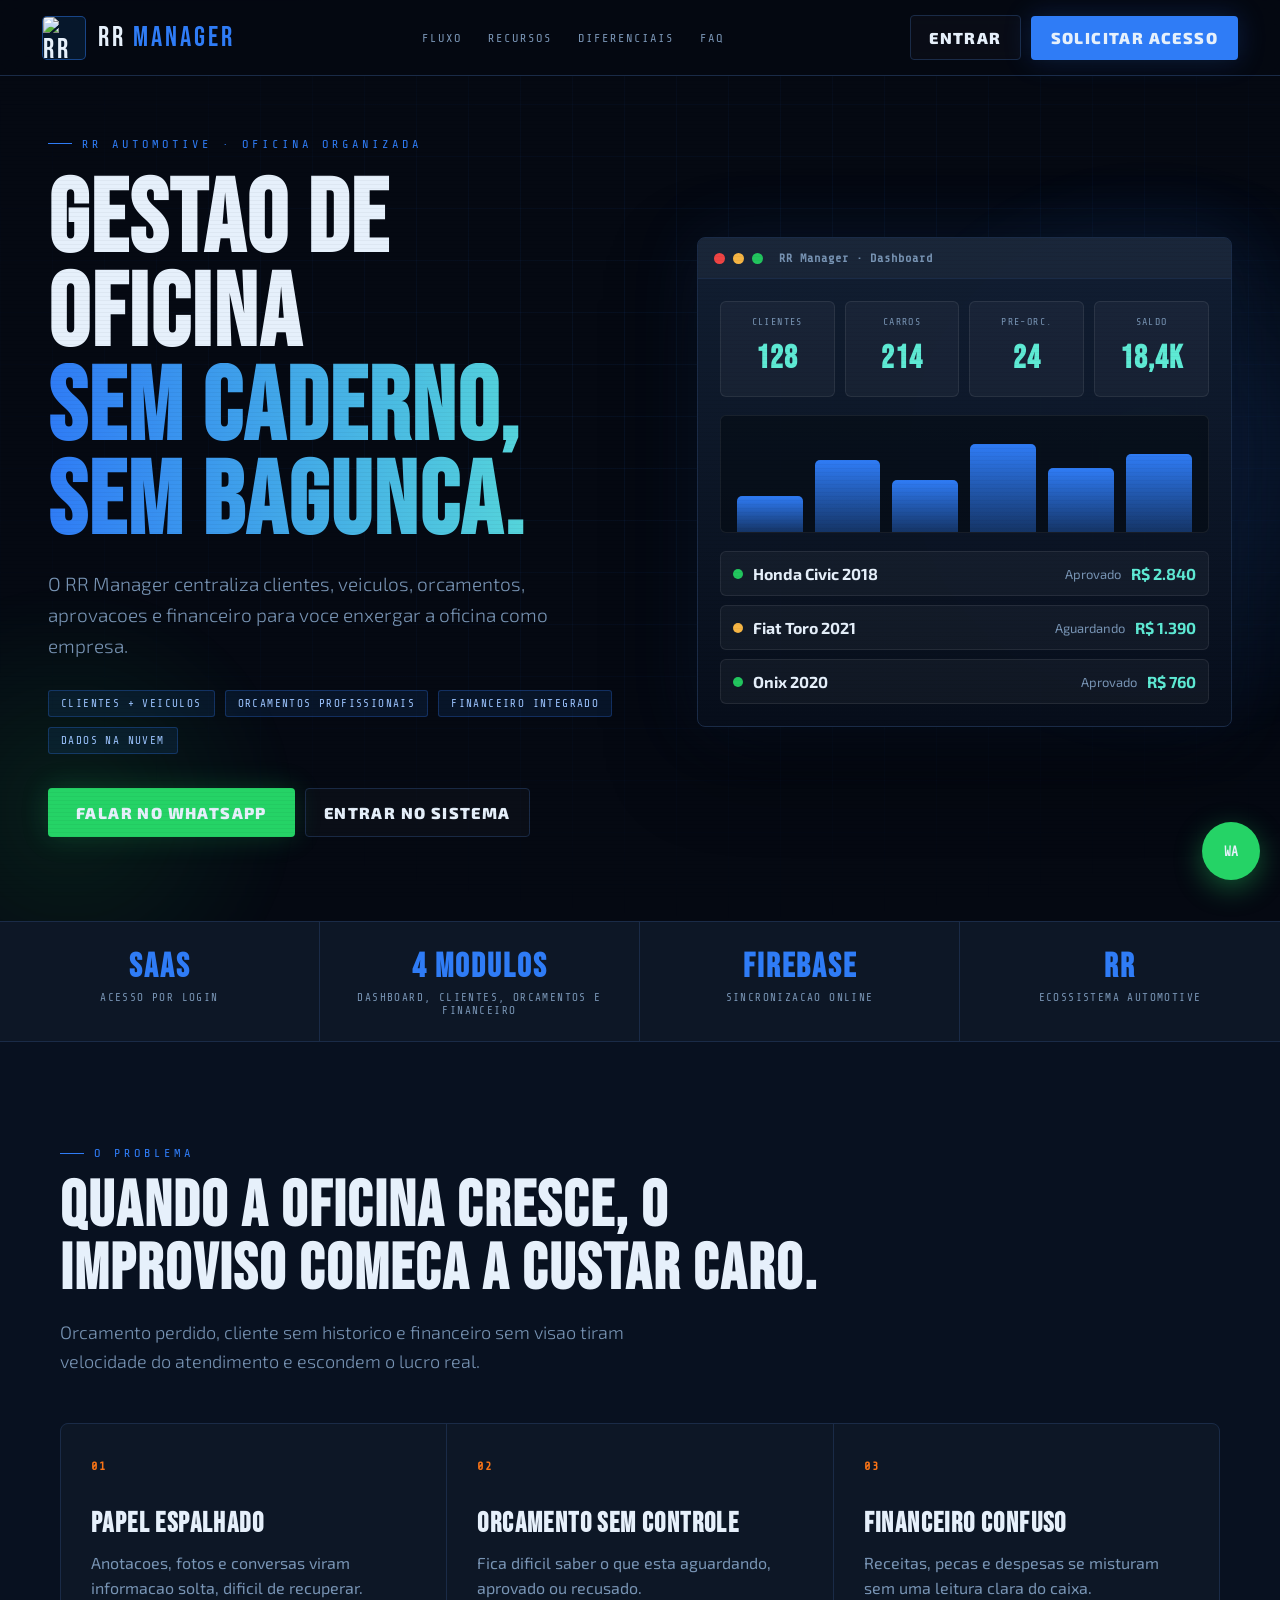
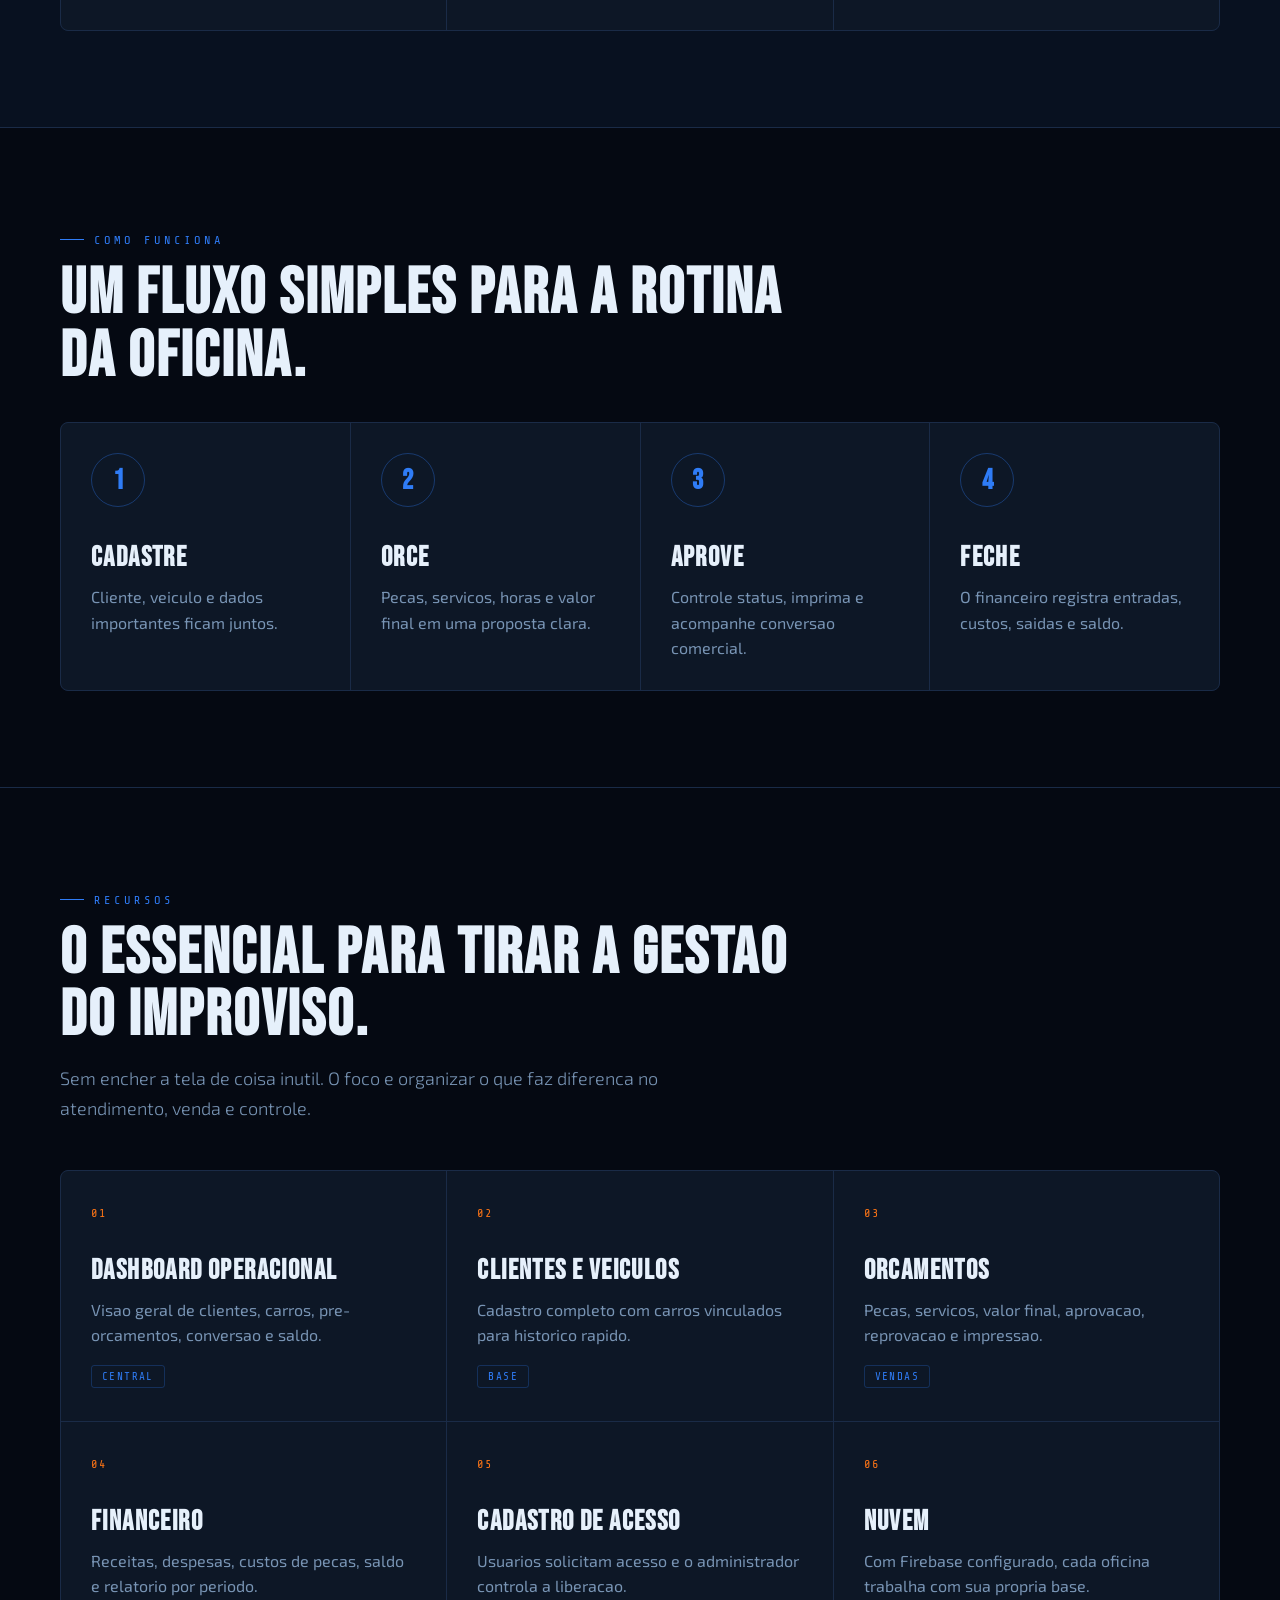
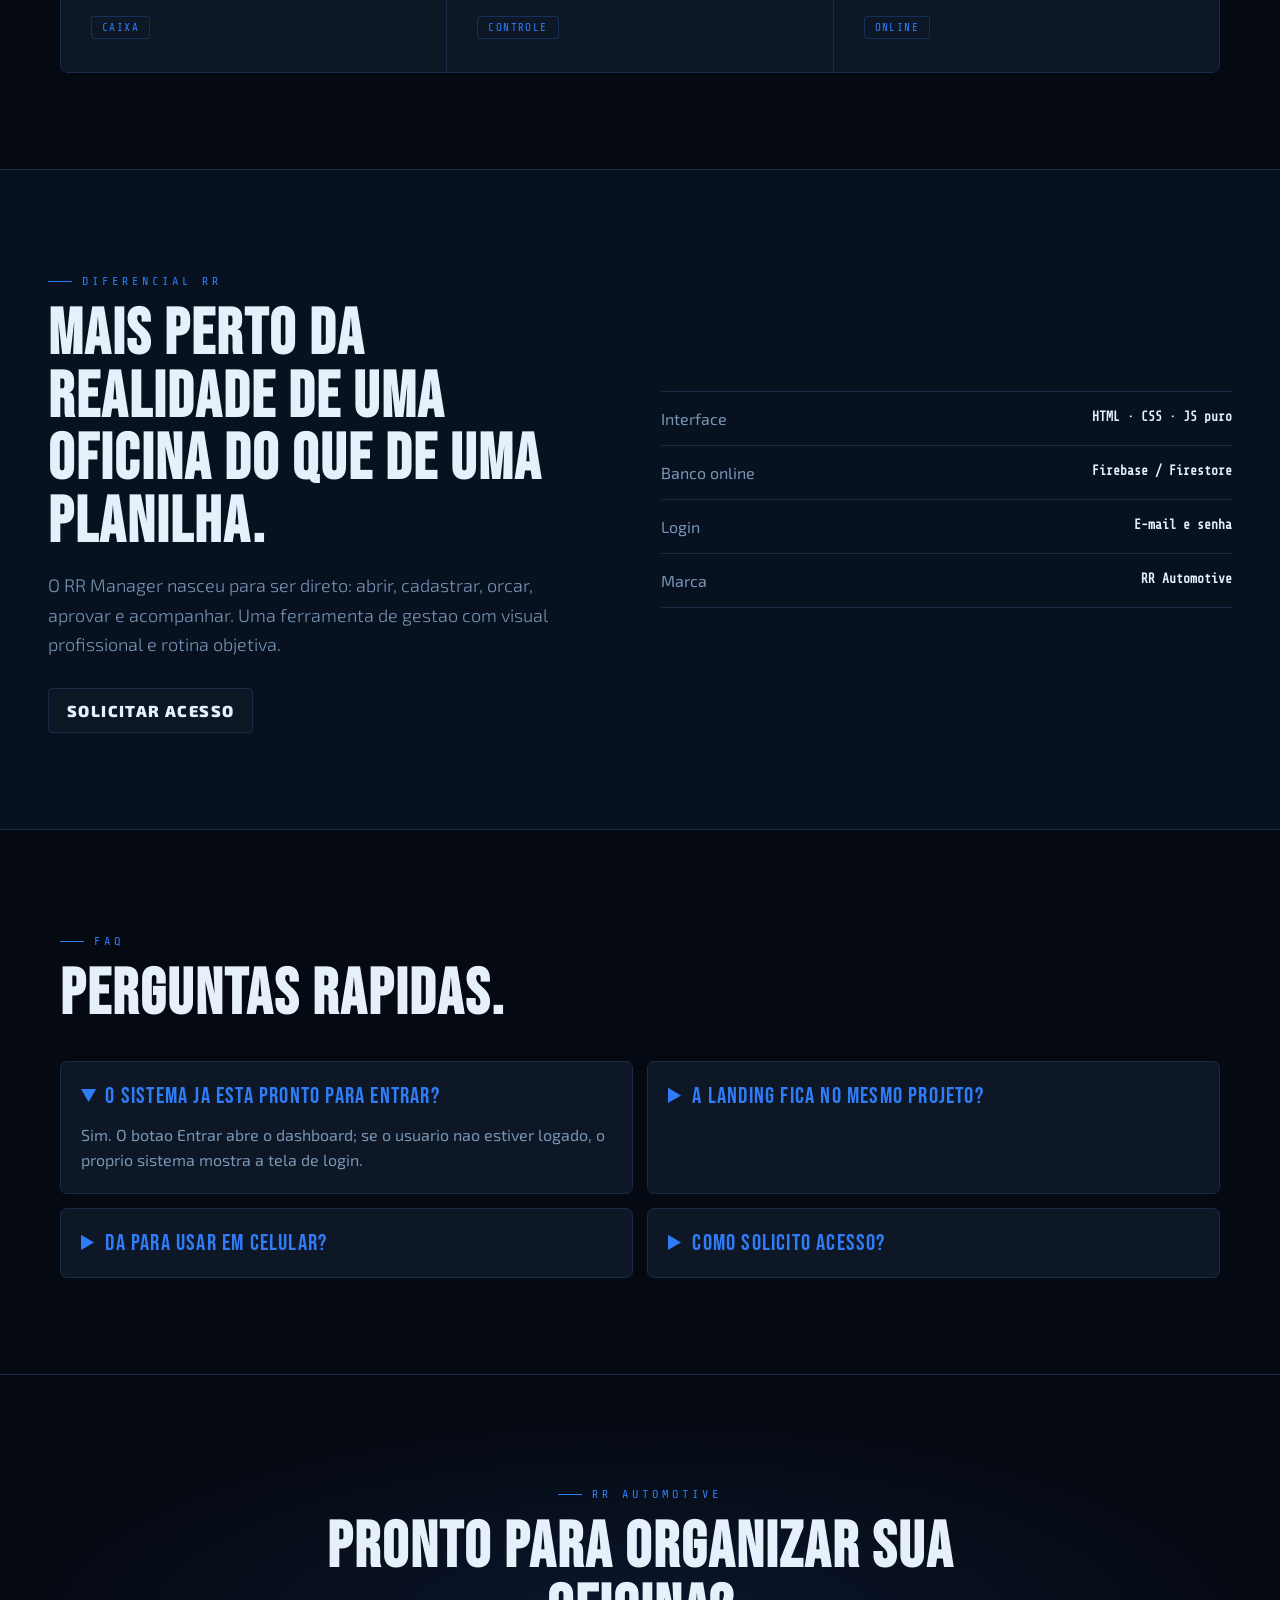
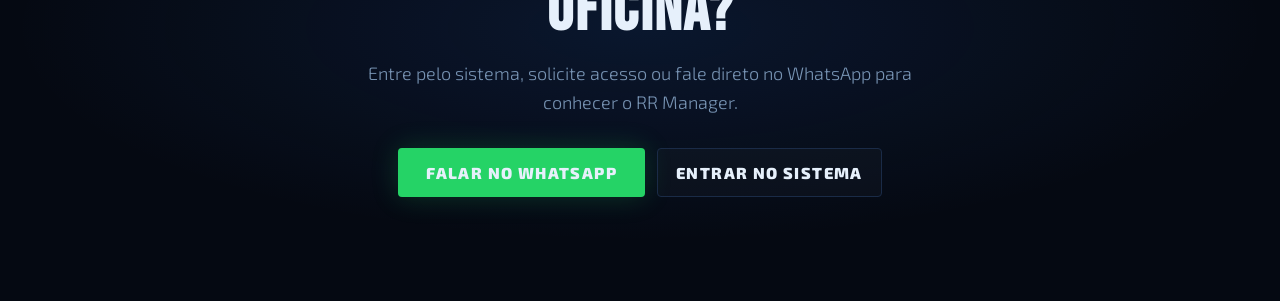
==== commit 87477390: "Refinar landing RR Manager com estilo RR Automotive" ====
--- a/index.html
+++ b/index.html
@@ -3,16 +3,173 @@
 <head>
   <meta charset="UTF-8">
   <meta name="viewport" content="width=device-width, initial-scale=1.0">
-  <meta http-equiv="refresh" content="0; url=dashboard.html">
-  <title>RR Reparação Manager</title>
-  <link rel="icon" type="image/png" href="assets/logo-rr.png">
-  <link rel="stylesheet" href="style.css?v=30">
+  <title>RR Manager | Gestao profissional para oficinas</title>
+  <meta name="description" content="RR Manager e o sistema de gestao para oficinas mecanicas controlarem clientes, veiculos, orcamentos e financeiro em uma central simples e profissional.">
+  <link rel="icon" type="image/png" href="assets/logo-rr-manager.png">
+  <link rel="preconnect" href="https://fonts.googleapis.com">
+  <link rel="preconnect" href="https://fonts.gstatic.com" crossorigin>
+  <link href="https://fonts.googleapis.com/css2?family=Bebas+Neue&family=Exo+2:wght@300;400;600;700;800&family=Share+Tech+Mono&display=swap" rel="stylesheet">
+  <link rel="stylesheet" href="style.css?v=48">
 </head>
-<body class="redirect-page">
-  <main class="redirect-box">
-    <h1>RR Reparação Manager</h1>
-    <p>Carregando o painel...</p>
-    <a class="btn btn-primary" href="dashboard.html">Abrir dashboard</a>
+<body class="manager-pro-page">
+  <nav class="manager-pro-nav" aria-label="Navegacao principal">
+    <a class="manager-pro-brand" href="index.html" aria-label="RR Manager">
+      <img src="assets/logo-rr-manager.png" alt="RR Manager">
+      <span>RR <strong>Manager</strong></span>
+    </a>
+    <div class="manager-pro-links">
+      <a href="#fluxo">Fluxo</a>
+      <a href="#recursos">Recursos</a>
+      <a href="#diferenciais">Diferenciais</a>
+      <a href="#faq">FAQ</a>
+    </div>
+    <div class="manager-pro-actions">
+      <a class="manager-pro-link-btn" href="dashboard.html">Entrar</a>
+      <a class="manager-pro-cta" href="cadastro-acesso.html">Solicitar acesso</a>
+    </div>
+  </nav>
+
+  <main>
+    <section class="manager-pro-hero">
+      <div class="manager-pro-grid-bg"></div>
+      <div class="manager-pro-glow manager-pro-glow-one"></div>
+      <div class="manager-pro-glow manager-pro-glow-two"></div>
+
+      <div class="manager-pro-hero-copy">
+        <div class="manager-pro-kicker">RR AUTOMOTIVE · OFICINA ORGANIZADA</div>
+        <h1><span>GESTAO DE OFICINA</span><strong>SEM CADERNO, SEM BAGUNCA.</strong></h1>
+        <p>O RR Manager centraliza clientes, veiculos, orcamentos, aprovacoes e financeiro para voce enxergar a oficina como empresa.</p>
+
+        <div class="manager-pro-badges" aria-label="Beneficios principais">
+          <span>Clientes + veiculos</span>
+          <span>Orcamentos profissionais</span>
+          <span>Financeiro integrado</span>
+          <span>Dados na nuvem</span>
+        </div>
+
+        <div class="manager-pro-hero-actions">
+          <a class="manager-pro-wa" href="https://wa.me/5531997851561?text=Ola!%20Quero%20conhecer%20o%20RR%20Manager" target="_blank" rel="noopener">Falar no WhatsApp</a>
+          <a class="manager-pro-ghost" href="dashboard.html">Entrar no sistema</a>
+        </div>
+      </div>
+
+      <div class="manager-pro-screen" aria-label="Previa do dashboard RR Manager">
+        <div class="manager-pro-window-bar">
+          <span></span><span></span><span></span>
+          <strong>RR Manager · Dashboard</strong>
+        </div>
+        <div class="manager-pro-screen-body">
+          <div class="manager-pro-mini-stats">
+            <div><small>Clientes</small><strong>128</strong></div>
+            <div><small>Carros</small><strong>214</strong></div>
+            <div><small>Pre-orc.</small><strong>24</strong></div>
+            <div><small>Saldo</small><strong>18,4K</strong></div>
+          </div>
+          <div class="manager-pro-bars" aria-hidden="true">
+            <span style="height: 36%"></span>
+            <span style="height: 72%"></span>
+            <span style="height: 52%"></span>
+            <span style="height: 88%"></span>
+            <span style="height: 64%"></span>
+            <span style="height: 78%"></span>
+          </div>
+          <div class="manager-pro-queue">
+            <div><span class="ok"></span><strong>Honda Civic 2018</strong><em>Aprovado</em><b>R$ 2.840</b></div>
+            <div><span class="warn"></span><strong>Fiat Toro 2021</strong><em>Aguardando</em><b>R$ 1.390</b></div>
+            <div><span class="ok"></span><strong>Onix 2020</strong><em>Aprovado</em><b>R$ 760</b></div>
+          </div>
+        </div>
+      </div>
+    </section>
+
+    <section class="manager-pro-stats" aria-label="Resumo do produto">
+      <div><strong>SaaS</strong><span>acesso por login</span></div>
+      <div><strong>4 modulos</strong><span>dashboard, clientes, orcamentos e financeiro</span></div>
+      <div><strong>Firebase</strong><span>sincronizacao online</span></div>
+      <div><strong>RR</strong><span>ecossistema automotive</span></div>
+    </section>
+
+    <section class="manager-pro-section manager-pro-problem" id="fluxo">
+      <div class="manager-pro-section-head">
+        <span>O PROBLEMA</span>
+        <h2>Quando a oficina cresce, o improviso comeca a custar caro.</h2>
+        <p>Orcamento perdido, cliente sem historico e financeiro sem visao tiram velocidade do atendimento e escondem o lucro real.</p>
+      </div>
+      <div class="manager-pro-problem-grid">
+        <article><b>01</b><h3>Papel espalhado</h3><p>Anotacoes, fotos e conversas viram informacao solta, dificil de recuperar.</p></article>
+        <article><b>02</b><h3>Orcamento sem controle</h3><p>Fica dificil saber o que esta aguardando, aprovado ou recusado.</p></article>
+        <article><b>03</b><h3>Financeiro confuso</h3><p>Receitas, pecas e despesas se misturam sem uma leitura clara do caixa.</p></article>
+      </div>
+    </section>
+
+    <section class="manager-pro-section manager-pro-flow">
+      <div class="manager-pro-section-head compact">
+        <span>COMO FUNCIONA</span>
+        <h2>Um fluxo simples para a rotina da oficina.</h2>
+      </div>
+      <div class="manager-pro-steps">
+        <div><strong>1</strong><h3>Cadastre</h3><p>Cliente, veiculo e dados importantes ficam juntos.</p></div>
+        <div><strong>2</strong><h3>Orce</h3><p>Pecas, servicos, horas e valor final em uma proposta clara.</p></div>
+        <div><strong>3</strong><h3>Aprove</h3><p>Controle status, imprima e acompanhe conversao comercial.</p></div>
+        <div><strong>4</strong><h3>Feche</h3><p>O financeiro registra entradas, custos, saidas e saldo.</p></div>
+      </div>
+    </section>
+
+    <section class="manager-pro-section" id="recursos">
+      <div class="manager-pro-section-head">
+        <span>RECURSOS</span>
+        <h2>O essencial para tirar a gestao do improviso.</h2>
+        <p>Sem encher a tela de coisa inutil. O foco e organizar o que faz diferenca no atendimento, venda e controle.</p>
+      </div>
+      <div class="manager-pro-feature-grid">
+        <article><span>01</span><h3>Dashboard operacional</h3><p>Visao geral de clientes, carros, pre-orcamentos, conversao e saldo.</p><em>central</em></article>
+        <article><span>02</span><h3>Clientes e veiculos</h3><p>Cadastro completo com carros vinculados para historico rapido.</p><em>base</em></article>
+        <article><span>03</span><h3>Orcamentos</h3><p>Pecas, servicos, valor final, aprovacao, reprovacao e impressao.</p><em>vendas</em></article>
+        <article><span>04</span><h3>Financeiro</h3><p>Receitas, despesas, custos de pecas, saldo e relatorio por periodo.</p><em>caixa</em></article>
+        <article><span>05</span><h3>Cadastro de acesso</h3><p>Usuarios solicitam acesso e o administrador controla a liberacao.</p><em>controle</em></article>
+        <article><span>06</span><h3>Nuvem</h3><p>Com Firebase configurado, cada oficina trabalha com sua propria base.</p><em>online</em></article>
+      </div>
+    </section>
+
+    <section class="manager-pro-section manager-pro-diff" id="diferenciais">
+      <div>
+        <span class="manager-pro-tag">DIFERENCIAL RR</span>
+        <h2>Mais perto da realidade de uma oficina do que de uma planilha.</h2>
+        <p>O RR Manager nasceu para ser direto: abrir, cadastrar, orcar, aprovar e acompanhar. Uma ferramenta de gestao com visual profissional e rotina objetiva.</p>
+        <a class="manager-pro-ghost" href="cadastro-acesso.html">Solicitar acesso</a>
+      </div>
+      <div class="manager-pro-specs">
+        <div><span>Interface</span><strong>HTML · CSS · JS puro</strong></div>
+        <div><span>Banco online</span><strong>Firebase / Firestore</strong></div>
+        <div><span>Login</span><strong>E-mail e senha</strong></div>
+        <div><span>Marca</span><strong>RR Automotive</strong></div>
+      </div>
+    </section>
+
+    <section class="manager-pro-section manager-pro-faq" id="faq">
+      <div class="manager-pro-section-head compact">
+        <span>FAQ</span>
+        <h2>Perguntas rapidas.</h2>
+      </div>
+      <div class="manager-pro-faq-grid">
+        <details open><summary>O sistema ja esta pronto para entrar?</summary><p>Sim. O botao Entrar abre o dashboard; se o usuario nao estiver logado, o proprio sistema mostra a tela de login.</p></details>
+        <details><summary>A landing fica no mesmo projeto?</summary><p>Sim. O dominio abre a landing em index.html e o sistema continua nas paginas internas, como dashboard.html.</p></details>
+        <details><summary>Da para usar em celular?</summary><p>Sim. A interface da landing e do sistema foi ajustada para desktop e celular.</p></details>
+        <details><summary>Como solicito acesso?</summary><p>O botao Solicitar acesso abre o cadastro para o usuario pedir liberacao no RR Manager.</p></details>
+      </div>
+    </section>
+
+    <section class="manager-pro-final" id="contato">
+      <span>RR AUTOMOTIVE</span>
+      <h2>Pronto para organizar sua oficina?</h2>
+      <p>Entre pelo sistema, solicite acesso ou fale direto no WhatsApp para conhecer o RR Manager.</p>
+      <div>
+        <a class="manager-pro-wa" href="https://wa.me/5531997851561?text=Ola!%20Quero%20conhecer%20o%20RR%20Manager" target="_blank" rel="noopener">Falar no WhatsApp</a>
+        <a class="manager-pro-ghost" href="dashboard.html">Entrar no sistema</a>
+      </div>
+    </section>
   </main>
+
+  <a class="manager-pro-float" href="https://wa.me/5531997851561?text=Ola!%20Quero%20conhecer%20o%20RR%20Manager" target="_blank" rel="noopener" aria-label="Falar no WhatsApp">WA</a>
 </body>
 </html>
--- a/style.css
+++ b/style.css
@@ -17,6 +17,10 @@
   box-sizing: border-box;
 }
 
+[hidden] {
+  display: none !important;
+}
+
 body {
   margin: 0;
   min-height: 100vh;
@@ -69,7 +73,7 @@
 .brand-logo {
   width: 52px;
   height: 52px;
-  object-fit: cover;
+  object-fit: contain;
   border: 1px solid rgba(241, 199, 91, 0.55);
   border-radius: 8px;
   background: #062e55;
@@ -204,6 +208,119 @@
 .btn:disabled {
   cursor: not-allowed;
   opacity: 0.55;
+}
+
+.rr-modal-overlay {
+  position: fixed;
+  inset: 0;
+  z-index: 9999;
+  display: grid;
+  place-items: center;
+  padding: 18px;
+  background: rgba(2, 8, 16, 0.76);
+  backdrop-filter: blur(10px);
+}
+
+.rr-modal {
+  width: min(520px, 100%);
+  max-height: min(720px, calc(100vh - 36px));
+  overflow-y: auto;
+  padding: 18px;
+  border: 1px solid rgba(215, 166, 58, 0.38);
+  border-radius: 8px;
+  background: linear-gradient(180deg, rgba(18, 36, 60, 0.98), rgba(7, 17, 31, 0.98));
+  box-shadow: 0 28px 90px rgba(0, 0, 0, 0.48);
+}
+
+.rr-modal-header {
+  display: flex;
+  align-items: center;
+  gap: 12px;
+  padding-bottom: 14px;
+  margin-bottom: 14px;
+  border-bottom: 1px solid rgba(255, 255, 255, 0.1);
+}
+
+.rr-modal-header img {
+  width: 54px;
+  height: 54px;
+  object-fit: contain;
+  border: 1px solid rgba(241, 199, 91, 0.5);
+  border-radius: 8px;
+  background: #062e55;
+}
+
+.rr-modal-header span {
+  display: block;
+  color: var(--gold-2);
+  font-size: 11px;
+  font-weight: 900;
+  text-transform: uppercase;
+}
+
+.rr-modal-header h2 {
+  margin: 2px 0 0;
+  color: var(--text);
+  font-size: 22px;
+  line-height: 1.15;
+}
+
+.rr-modal-body {
+  color: #d8e2ef;
+}
+
+.rr-modal-body p {
+  margin: 0 0 12px;
+  color: #d8e2ef;
+  line-height: 1.45;
+}
+
+.rr-modal-note {
+  padding: 12px;
+  border: 1px solid rgba(241, 199, 91, 0.24);
+  border-radius: 8px;
+  background: rgba(215, 166, 58, 0.09);
+  color: #f3df9f;
+  font-weight: 700;
+}
+
+.rr-modal-list {
+  display: grid;
+  gap: 8px;
+  margin: 8px 0 4px;
+}
+
+.rr-modal-list div {
+  display: flex;
+  align-items: center;
+  justify-content: space-between;
+  gap: 12px;
+  padding: 10px 12px;
+  border: 1px solid rgba(255, 255, 255, 0.1);
+  border-radius: 8px;
+  background: rgba(255, 255, 255, 0.05);
+}
+
+.rr-modal-list strong {
+  color: var(--text);
+}
+
+.rr-modal-list span {
+  color: var(--muted);
+  font-weight: 800;
+  text-align: right;
+}
+
+.rr-modal-actions {
+  display: flex;
+  flex-wrap: wrap;
+  justify-content: flex-end;
+  gap: 10px;
+  margin-top: 18px;
+}
+
+.rr-modal-actions .btn {
+  min-height: 40px;
 }
 
 .stats-grid {
@@ -865,10 +982,17 @@
   text-align: center;
 }
 
+.auth-registering .auth-card {
+  width: min(1060px, 100%);
+  max-height: calc(100vh - 48px);
+  overflow-y: auto;
+  text-align: left;
+}
+
 .auth-card img {
   width: 86px;
   height: 86px;
-  object-fit: cover;
+  object-fit: contain;
   border-radius: 8px;
   background: #062e55;
 }
@@ -885,6 +1009,111 @@
 .auth-card form {
   display: grid;
   gap: 12px;
+  margin-top: 18px;
+}
+
+.auth-card form[hidden] {
+  display: none;
+}
+
+.auth-register-form {
+  margin-top: 18px;
+}
+
+.auth-register-grid {
+  display: grid;
+  grid-template-columns: repeat(2, minmax(0, 1fr));
+  gap: 18px 22px;
+}
+
+.auth-register-grid label {
+  display: grid;
+  gap: 8px;
+  color: var(--text);
+  font-weight: 800;
+}
+
+.auth-register-grid small {
+  color: var(--muted);
+  font-weight: 600;
+}
+
+.field-label {
+  display: block;
+  margin-bottom: 8px;
+  color: var(--text);
+  font-weight: 800;
+}
+
+.form-status {
+  align-self: center;
+  color: var(--muted);
+  font-weight: 800;
+}
+
+.document-options {
+  display: flex;
+  gap: 14px;
+  min-height: 24px;
+}
+
+.document-options label {
+  display: flex;
+  grid-template-columns: none;
+  align-items: center;
+  gap: 7px;
+}
+
+.document-options input {
+  width: 16px;
+  min-height: 16px;
+  accent-color: var(--gold-2);
+}
+
+.auth-register-actions {
+  display: flex;
+  justify-content: flex-end;
+  gap: 10px;
+  margin-top: 18px;
+}
+
+.auth-modal-overlay {
+  position: fixed;
+  inset: 0;
+  z-index: 1100;
+  display: grid;
+  place-items: center;
+  padding: 20px;
+  background: rgba(2, 8, 16, 0.82);
+  backdrop-filter: blur(10px);
+}
+
+.auth-modal {
+  width: min(420px, 100%);
+  padding: 24px;
+  border: 1px solid rgba(215, 166, 58, 0.36);
+  border-radius: 8px;
+  background: linear-gradient(180deg, rgba(18, 36, 60, 0.98), rgba(7, 17, 31, 0.98));
+  color: var(--text);
+  text-align: center;
+  box-shadow: var(--shadow);
+}
+
+.auth-modal img {
+  width: 70px;
+  height: 70px;
+  object-fit: contain;
+  border-radius: 8px;
+}
+
+.auth-modal p {
+  color: var(--muted);
+}
+
+.auth-modal-actions {
+  display: flex;
+  justify-content: center;
+  gap: 10px;
   margin-top: 18px;
 }
 
@@ -963,6 +1192,184 @@
   display: flex;
 }
 
+#firebaseAdminShell {
+  position: fixed;
+  inset: 0;
+  z-index: 1000;
+  display: none;
+  place-items: center;
+  padding: 24px;
+  background:
+    radial-gradient(circle at top, rgba(215, 166, 58, 0.08), transparent 28rem),
+    rgba(3, 8, 15, 0.992);
+}
+
+.admin-selecting #firebaseAdminShell {
+  display: grid;
+}
+
+.admin-selecting .app-shell,
+.admin-selecting .print-toolbar,
+.admin-selecting #printRoot {
+  filter: blur(12px) brightness(0.18);
+  pointer-events: none;
+  user-select: none;
+}
+
+.admin-card {
+  width: min(720px, 100%);
+  max-height: min(760px, calc(100vh - 48px));
+  overflow-y: auto;
+  padding: 24px;
+  border: 1px solid rgba(215, 166, 58, 0.28);
+  border-radius: 8px;
+  background: linear-gradient(180deg, rgba(18, 36, 60, 0.98), rgba(7, 17, 31, 0.98));
+  color: var(--text);
+  box-shadow: var(--shadow);
+}
+
+.admin-card-header {
+  display: flex;
+  align-items: center;
+  gap: 14px;
+  padding-bottom: 16px;
+  border-bottom: 1px solid var(--line);
+}
+
+.admin-card-header img {
+  width: 74px;
+  height: 74px;
+  object-fit: contain;
+  border: 1px solid rgba(241, 199, 91, 0.5);
+  border-radius: 8px;
+  background: #062e55;
+}
+
+.admin-card-header span {
+  color: var(--gold-2);
+  font-size: 12px;
+  font-weight: 900;
+  text-transform: uppercase;
+}
+
+.admin-card-header h1 {
+  margin: 3px 0;
+}
+
+.admin-card-header p,
+.admin-message {
+  color: var(--muted);
+}
+
+.admin-message {
+  margin: 16px 0 12px;
+  font-weight: 800;
+}
+
+.admin-search {
+  width: 100%;
+  margin-top: 18px;
+  border-color: rgba(241, 199, 91, 0.34);
+  background: rgba(2, 8, 16, 0.62);
+}
+
+.admin-workspace-list {
+  display: grid;
+  gap: 10px;
+  margin-bottom: 16px;
+}
+
+.admin-workspace-item {
+  display: grid;
+  gap: 12px;
+  padding: 14px;
+  border: 1px solid var(--line);
+  border-radius: 8px;
+  background: rgba(255, 255, 255, 0.04);
+}
+
+.admin-workspace-open {
+  display: flex;
+  align-items: center;
+  justify-content: space-between;
+  gap: 16px;
+  width: 100%;
+  padding: 0;
+  border: 0;
+  background: transparent;
+  color: var(--text);
+  font: inherit;
+  text-align: left;
+  cursor: pointer;
+}
+
+.admin-workspace-item:hover,
+.admin-workspace-open:hover {
+  border-color: rgba(241, 199, 91, 0.58);
+}
+
+.admin-workspace-open strong {
+  overflow: hidden;
+  text-overflow: ellipsis;
+}
+
+.admin-workspace-open .admin-workspace-identity {
+  display: grid;
+  gap: 3px;
+  min-width: 0;
+  color: var(--text);
+  white-space: normal;
+}
+
+.admin-workspace-identity small {
+  overflow: hidden;
+  color: var(--muted);
+  font-weight: 800;
+  text-overflow: ellipsis;
+}
+
+.admin-workspace-open span {
+  color: var(--muted);
+  font-weight: 800;
+  white-space: nowrap;
+}
+
+.admin-access-row {
+  display: flex;
+  flex-wrap: wrap;
+  align-items: center;
+  gap: 8px;
+  padding-top: 10px;
+  border-top: 1px solid rgba(255, 255, 255, 0.08);
+}
+
+.admin-access-status {
+  margin-right: auto;
+  color: var(--muted);
+  font-size: 13px;
+  font-weight: 900;
+}
+
+.admin-access-status.is-active {
+  color: #46d783;
+}
+
+.admin-access-status.is-blocked {
+  color: #ff8f8f;
+}
+
+.admin-access-status.is-pending {
+  color: var(--gold-2);
+}
+
+.admin-empty {
+  padding: 16px;
+  border: 1px dashed var(--line);
+  border-radius: 8px;
+  color: var(--muted);
+  font-weight: 800;
+}
+
 #firebaseUserStatus {
   overflow: hidden;
   color: var(--muted);
@@ -1104,6 +1511,21 @@
   border-bottom: 0;
 }
 
+.print-parts-section .print-table {
+  break-inside: auto;
+}
+
+.print-table tr {
+  break-inside: avoid;
+  page-break-inside: avoid;
+}
+
+.print-services-section,
+.print-payment-section {
+  break-inside: avoid;
+  page-break-inside: avoid;
+}
+
 .right {
   text-align: right;
 }
@@ -1118,11 +1540,6 @@
 
 .print-payment-title {
   margin: 10px 0 8px;
-}
-
-.print-closing-block {
-  break-inside: avoid;
-  page-break-inside: avoid;
 }
 
 .print-totals {
@@ -1436,159 +1853,727 @@
   -webkit-print-color-adjust: exact;
 }
 
-body.pdf-exporting {
+.pdf-share-render-host {
+  position: fixed;
+  top: 0;
+  left: -10000px;
+  z-index: -1;
+  width: 794px;
+  min-height: 1123px;
+  overflow: visible;
+  background: #fff;
+  pointer-events: none;
+}
+
+.pdf-share-render-host .print-document,
+.pdf-share-render-host .finance-report-document {
+  box-sizing: border-box !important;
+  width: 794px !important;
+  min-height: 1123px !important;
+  margin: 0 !important;
+  padding: 32px !important;
+  overflow: visible !important;
+  border-radius: 0 !important;
   background: #fff !important;
-}
-
-body.pdf-exporting .print-document,
-body.pdf-exporting .finance-report-document {
-  width: 210mm !important;
-  min-height: 297mm !important;
-  margin: 0 !important;
-  padding: 10mm !important;
-  border-radius: 0 !important;
   box-shadow: none !important;
-}
-
-body.pdf-exporting .print-toolbar,
-body.pdf-exporting #firebaseUserBar,
-body.pdf-exporting #firebaseAuthShell {
-  display: none !important;
-}
-
-.pdf-export-stage {
-  position: fixed;
-  left: 0;
-  top: 0;
-  z-index: -1;
-  width: 210mm;
-  min-height: 297mm;
-  overflow: hidden;
-  pointer-events: none;
-  background: #fff;
-}
-
-.pdf-export-clone {
-  width: 210mm !important;
-  min-height: 297mm !important;
-  margin: 0 !important;
-  padding: 10mm !important;
-  border-radius: 0 !important;
-  box-shadow: none !important;
-}
-
-.pdf-export-clone .print-header {
+  font-family: Inter, "Segoe UI", Arial, sans-serif !important;
+}
+
+.pdf-share-render-host .print-document {
+  display: flex !important;
+  flex-direction: column !important;
+}
+
+.pdf-share-render-host .has-many-parts .print-footer {
+  margin-top: 10px !important;
+}
+
+.pdf-share-render-host .print-header {
   display: flex !important;
   align-items: center !important;
   justify-content: space-between !important;
   gap: 12px !important;
-  padding-bottom: 10px !important;
-}
-
-.pdf-export-clone .print-header img {
-  width: 72px !important;
-  height: 72px !important;
-  flex: 0 0 72px !important;
-}
-
-.pdf-export-clone .print-header div {
+  padding-bottom: 9px !important;
+}
+
+.pdf-share-render-host .print-header img {
+  width: 68px !important;
+  height: 68px !important;
+}
+
+.pdf-share-render-host .print-header div {
+  min-width: 0 !important;
   text-align: right !important;
 }
 
-.pdf-export-clone .print-header h1 {
+.pdf-share-render-host .print-header h1 {
+  margin: 0 !important;
   font-size: 22px !important;
-}
-
-.pdf-export-clone .print-header p {
+  line-height: 1.12 !important;
+}
+
+.pdf-share-render-host .print-header p {
   margin-top: 3px !important;
   font-size: 10px !important;
-}
-
-.pdf-export-clone h2 {
-  margin: 12px 0 10px !important;
+  line-height: 1.25 !important;
+}
+
+.pdf-share-render-host .print-document h2 {
+  margin: 10px 0 8px !important;
   font-size: 16px !important;
-}
-
-.pdf-export-clone h3 {
+  line-height: 1.2 !important;
+}
+
+.pdf-share-render-host .print-document h3,
+.pdf-share-render-host .report-chart-card h2,
+.pdf-share-render-host .report-table-section h2 {
   margin: 9px 0 6px !important;
   font-size: 12px !important;
-}
-
-.pdf-export-clone .print-info-grid {
+  line-height: 1.2 !important;
+}
+
+.pdf-share-render-host .print-info-grid {
   display: grid !important;
   grid-template-columns: 1fr 1fr !important;
   gap: 8px !important;
-  margin-bottom: 10px !important;
-}
-
-.pdf-export-clone .print-info-grid div {
+  margin-bottom: 8px !important;
+}
+
+.pdf-share-render-host .print-info-grid div {
   padding: 8px !important;
+  border-radius: 8px !important;
   font-size: 10px !important;
-}
-
-.pdf-export-clone .print-table {
+  line-height: 1.25 !important;
+}
+
+.pdf-share-render-host .print-info-grid strong {
+  margin-bottom: 4px !important;
+}
+
+.pdf-share-render-host .print-table {
   display: table !important;
   width: 100% !important;
-  margin: 7px 0 10px !important;
-  overflow: visible !important;
-}
-
-.pdf-export-clone .print-table th,
-.pdf-export-clone .print-table td {
+  max-width: 100% !important;
+  margin: 6px 0 8px !important;
+  table-layout: fixed !important;
+}
+
+.pdf-share-render-host .print-table th,
+.pdf-share-render-host .print-table td {
   min-width: 0 !important;
-  padding: 5px !important;
+  padding: 4px 5px !important;
   font-size: 9px !important;
   line-height: 1.25 !important;
-}
-
-.pdf-export-clone .print-payment-row {
+  overflow-wrap: anywhere !important;
+}
+
+.pdf-share-render-host .print-table th:first-child,
+.pdf-share-render-host .print-table td:first-child {
+  width: 56% !important;
+}
+
+.pdf-share-render-host .print-table th:nth-child(2),
+.pdf-share-render-host .print-table td:nth-child(2) {
+  width: 10% !important;
+  text-align: center !important;
+  overflow-wrap: normal !important;
+  word-break: normal !important;
+}
+
+.pdf-share-render-host .print-table th:nth-child(3),
+.pdf-share-render-host .print-table td:nth-child(3),
+.pdf-share-render-host .print-table th:nth-child(4),
+.pdf-share-render-host .print-table td:nth-child(4) {
+  width: 17% !important;
+  overflow-wrap: normal !important;
+  word-break: normal !important;
+}
+
+.pdf-share-render-host .report-table-section .print-table th:first-child,
+.pdf-share-render-host .report-table-section .print-table td:first-child {
+  width: 14% !important;
+}
+
+.pdf-share-render-host .report-table-section .print-table th:nth-child(2),
+.pdf-share-render-host .report-table-section .print-table td:nth-child(2) {
+  width: 17% !important;
+}
+
+.pdf-share-render-host .report-table-section .print-table th:nth-child(3),
+.pdf-share-render-host .report-table-section .print-table td:nth-child(3) {
+  width: 35% !important;
+}
+
+.pdf-share-render-host .report-table-section .print-table th:nth-child(4),
+.pdf-share-render-host .report-table-section .print-table td:nth-child(4) {
+  width: 24% !important;
+}
+
+.pdf-share-render-host .report-table-section .print-table th:nth-child(5),
+.pdf-share-render-host .report-table-section .print-table td:nth-child(5) {
+  width: 10% !important;
+  overflow-wrap: normal !important;
+  word-break: normal !important;
+}
+
+.pdf-share-render-host .print-table th {
+  background: #062e55 !important;
+  color: #fff !important;
+}
+
+.pdf-share-render-host .print-payment-row {
   display: flex !important;
   align-items: stretch !important;
   justify-content: flex-end !important;
   gap: 8px !important;
 }
 
-.pdf-export-clone .print-closing-block {
-  break-inside: avoid !important;
-  page-break-inside: avoid !important;
-}
-
-.pdf-export-clone .print-totals {
+.pdf-share-render-host .print-totals {
   width: 265px !important;
 }
 
-.pdf-export-clone .pix-payment {
+.pdf-share-render-host .print-totals div {
+  padding: 7px 9px !important;
+  font-size: 10px !important;
+}
+
+.pdf-share-render-host .pix-payment {
+  display: grid !important;
   grid-template-columns: 1fr 92px !important;
+  gap: 7px !important;
   width: 310px !important;
-  gap: 7px !important;
   padding: 8px !important;
-}
-
-.pdf-export-clone .pix-payment img {
+  font-size: 9px !important;
+}
+
+.pdf-share-render-host .pix-payment strong {
+  margin: 3px 0 !important;
+  font-size: 14px !important;
+}
+
+.pdf-share-render-host .pix-payment img {
   width: 92px !important;
   height: 92px !important;
 }
 
-.pdf-export-clone .report-print-summary {
+.pdf-share-render-host .pix-payment p {
+  max-height: 30px !important;
+  padding: 5px !important;
+  font-size: 6px !important;
+}
+
+.pdf-share-render-host .pix-payment small {
+  font-size: 8px !important;
+}
+
+.pdf-share-render-host .print-footer {
+  margin-top: auto !important;
+  padding-top: 8px !important;
+  font-size: 8px !important;
+}
+
+.pdf-share-render-host .finance-report-document {
+  padding: 30px !important;
+}
+
+.pdf-share-render-host .finance-report-document .print-header {
+  margin-bottom: 8px !important;
+}
+
+.pdf-share-render-host .report-print-summary {
   grid-template-columns: repeat(4, minmax(0, 1fr)) !important;
   gap: 7px !important;
-  margin: 10px 0 !important;
-}
-
-.pdf-export-clone .report-print-charts {
+  margin: 8px 0 !important;
+}
+
+.pdf-share-render-host .report-print-summary div {
+  padding: 6px !important;
+}
+
+.pdf-share-render-host .report-print-summary span {
+  font-size: 9px !important;
+}
+
+.pdf-share-render-host .report-print-summary strong {
+  margin-top: 3px !important;
+  font-size: 12px !important;
+}
+
+.pdf-share-render-host .report-print-charts {
   grid-template-columns: minmax(0, 1fr) minmax(0, 1fr) !important;
   gap: 10px !important;
-  margin: 12px 0 14px !important;
-}
-
-.pdf-export-clone .report-donut {
-  width: 118px !important;
-}
-
-.pdf-export-clone .report-monthly-bars {
+  margin: 8px 0 10px !important;
+}
+
+.pdf-share-render-host .report-chart-card {
+  min-height: 0 !important;
+  padding: 8px !important;
+  overflow: hidden !important;
+}
+
+.pdf-share-render-host .report-donut {
+  width: 104px !important;
+  margin: 4px auto 7px !important;
+  background: transparent !important;
+}
+
+.pdf-share-render-host .report-donut::after {
+  display: none !important;
+}
+
+.pdf-share-render-host .report-donut-svg {
+  position: absolute;
+  inset: 0;
+  width: 100%;
+  height: 100%;
+}
+
+.pdf-share-render-host .report-donut span {
+  max-width: 82px !important;
+  font-size: 11px !important;
+}
+
+.pdf-share-render-host .report-donut small,
+.pdf-share-render-host .report-legend div,
+.pdf-share-render-host .report-bars-legend,
+.pdf-share-render-host .report-month-group small {
+  font-size: 8px !important;
+}
+
+.pdf-share-render-host .report-legend {
+  gap: 5px !important;
+  width: min(245px, 100%) !important;
+}
+
+.pdf-share-render-host .report-monthly-bars {
   justify-content: center !important;
-  min-height: 116px !important;
+  gap: 8px !important;
+  min-height: 96px !important;
   overflow: visible !important;
+}
+
+.pdf-share-render-host .report-month-group {
+  grid-template-rows: 72px auto auto !important;
+  min-width: 56px !important;
+  gap: 4px !important;
+}
+
+.pdf-share-render-host .report-month-group div {
+  width: 56px !important;
+  height: 72px !important;
+  gap: 4px !important;
+  padding: 6px 5px 0 !important;
+}
+
+.pdf-share-render-host .report-month-group span {
+  width: 7px !important;
+}
+
+.pdf-share-render-host .report-month-group strong {
+  font-size: 8px !important;
+}
+
+.pdf-share-render-host .report-table-section {
+  margin-top: 8px !important;
+}
+
+.pdf-share-render-host .report-table-section .print-table {
+  margin: 5px 0 8px !important;
+}
+
+.pdf-share-render-host .report-table-section .print-table th,
+.pdf-share-render-host .report-table-section .print-table td {
+  padding: 3px 5px !important;
+  font-size: 7px !important;
+  line-height: 1.18 !important;
+}
+
+@media screen and (max-width: 760px) {
+  body[data-page="orcamento-print"].print-preview-page,
+  body[data-page="orcamento-publico"].print-preview-page {
+    overflow-x: hidden;
+    background: #eef3f8;
+  }
+
+  body[data-page="orcamento-print"] .print-toolbar,
+  body[data-page="orcamento-publico"] .print-toolbar {
+    justify-content: stretch;
+    gap: 8px;
+    padding: 10px;
+  }
+
+  body[data-page="orcamento-print"] .print-toolbar .btn,
+  body[data-page="orcamento-publico"] .print-toolbar .btn {
+    flex: 1 1 0;
+    min-width: 0;
+    padding: 10px 12px;
+    font-size: 14px;
+    white-space: normal;
+  }
+
+  body[data-page="orcamento-print"] .print-document,
+  body[data-page="orcamento-publico"] .print-document {
+    width: calc(100% - 16px);
+    min-height: 0;
+    margin: 10px auto 84px;
+    padding: 14px;
+    overflow: hidden;
+    border-radius: 8px;
+    box-shadow: 0 12px 34px rgba(15, 23, 42, 0.16);
+  }
+
+  body[data-page="orcamento-print"] .print-header,
+  body[data-page="orcamento-publico"] .print-header {
+    display: flex;
+    align-items: center;
+    justify-content: space-between;
+    gap: 12px;
+    padding-bottom: 10px;
+  }
+
+  body[data-page="orcamento-print"] .print-header img,
+  body[data-page="orcamento-publico"] .print-header img {
+    width: 58px;
+    height: 58px;
+    flex: 0 0 auto;
+  }
+
+  body[data-page="orcamento-print"] .print-header div,
+  body[data-page="orcamento-publico"] .print-header div {
+    min-width: 0;
+    text-align: right;
+  }
+
+  body[data-page="orcamento-print"] .print-header h1,
+  body[data-page="orcamento-publico"] .print-header h1 {
+    font-size: 18px;
+    line-height: 1.08;
+    overflow-wrap: anywhere;
+  }
+
+  body[data-page="orcamento-print"] .print-header p,
+  body[data-page="orcamento-publico"] .print-header p {
+    margin-top: 3px;
+    font-size: 9px;
+    line-height: 1.25;
+  }
+
+  body[data-page="orcamento-print"] .print-document h2,
+  body[data-page="orcamento-publico"] .print-document h2 {
+    margin: 12px 0 9px;
+    font-size: 14px;
+    line-height: 1.15;
+  }
+
+  body[data-page="orcamento-print"] .print-document h3,
+  body[data-page="orcamento-publico"] .print-document h3 {
+    margin: 8px 0 6px;
+    font-size: 12px;
+    line-height: 1.2;
+  }
+
+  body[data-page="orcamento-print"] .print-info-grid,
+  body[data-page="orcamento-publico"] .print-info-grid {
+    grid-template-columns: 1fr 1fr;
+    gap: 6px;
+    margin-bottom: 10px;
+  }
+
+  body[data-page="orcamento-print"] .print-info-grid div,
+  body[data-page="orcamento-publico"] .print-info-grid div {
+    padding: 7px;
+    border-radius: 6px;
+    font-size: 9px;
+    line-height: 1.25;
+    overflow-wrap: anywhere;
+  }
+
+  body[data-page="orcamento-print"] .print-info-grid strong,
+  body[data-page="orcamento-publico"] .print-info-grid strong {
+    margin-bottom: 3px;
+  }
+
+  body[data-page="orcamento-print"] .print-table,
+  body[data-page="orcamento-publico"] .print-table {
+    width: 100%;
+    max-width: 100%;
+    table-layout: fixed;
+    margin: 6px 0 10px;
+  }
+
+  body[data-page="orcamento-print"] .print-table th,
+  body[data-page="orcamento-print"] .print-table td,
+  body[data-page="orcamento-publico"] .print-table th,
+  body[data-page="orcamento-publico"] .print-table td {
+    min-width: 0;
+    padding: 5px;
+    font-size: 8px;
+    line-height: 1.25;
+    overflow-wrap: anywhere;
+  }
+
+  body[data-page="orcamento-print"] .print-table th:first-child,
+  body[data-page="orcamento-print"] .print-table td:first-child,
+  body[data-page="orcamento-publico"] .print-table th:first-child,
+  body[data-page="orcamento-publico"] .print-table td:first-child {
+    width: 48%;
+  }
+
+  body[data-page="orcamento-print"] .print-table th:nth-child(2),
+  body[data-page="orcamento-print"] .print-table td:nth-child(2),
+  body[data-page="orcamento-publico"] .print-table th:nth-child(2),
+  body[data-page="orcamento-publico"] .print-table td:nth-child(2) {
+    width: 10%;
+  }
+
+  body[data-page="orcamento-print"] .print-table th:nth-child(3),
+  body[data-page="orcamento-print"] .print-table td:nth-child(3),
+  body[data-page="orcamento-publico"] .print-table th:nth-child(3),
+  body[data-page="orcamento-publico"] .print-table td:nth-child(3),
+  body[data-page="orcamento-print"] .print-table th:nth-child(4),
+  body[data-page="orcamento-print"] .print-table td:nth-child(4),
+  body[data-page="orcamento-publico"] .print-table th:nth-child(4),
+  body[data-page="orcamento-publico"] .print-table td:nth-child(4) {
+    width: 21%;
+  }
+
+  body[data-page="orcamento-print"] .print-payment-row,
+  body[data-page="orcamento-publico"] .print-payment-row {
+    gap: 8px;
+  }
+
+  body[data-page="orcamento-print"] .print-totals,
+  body[data-page="orcamento-print"] .pix-payment,
+  body[data-page="orcamento-publico"] .print-totals,
+  body[data-page="orcamento-publico"] .pix-payment {
+    width: min(100%, 220px);
+  }
+
+  body[data-page="orcamento-print"] .print-totals div,
+  body[data-page="orcamento-publico"] .print-totals div {
+    padding: 6px 8px;
+    font-size: 9px;
+  }
+
+  body[data-page="orcamento-print"] .pix-payment,
+  body[data-page="orcamento-publico"] .pix-payment {
+    grid-template-columns: 1fr 74px;
+    gap: 6px;
+    padding: 7px;
+    font-size: 8px;
+  }
+
+  body[data-page="orcamento-print"] .pix-payment img,
+  body[data-page="orcamento-publico"] .pix-payment img {
+    width: 74px;
+    height: 74px;
+  }
+
+  body[data-page="orcamento-print"] .print-footer,
+  body[data-page="orcamento-publico"] .print-footer {
+    margin-top: 14px;
+    font-size: 8px;
+  }
+
+  body[data-page="orcamento-print"] #firebaseUserBar,
+  body[data-page="orcamento-publico"] #firebaseUserBar {
+    display: none !important;
+  }
+}
+
+@media screen and (max-width: 760px) {
+  body[data-page="financeiro-print"].print-preview-page {
+    overflow-x: hidden;
+    background: #eef3f8;
+  }
+
+  body[data-page="financeiro-print"] .print-toolbar {
+    justify-content: stretch;
+    gap: 8px;
+    padding: 10px;
+  }
+
+  body[data-page="financeiro-print"] .print-toolbar .btn {
+    flex: 1 1 0;
+    min-width: 0;
+    padding: 10px 12px;
+    font-size: 14px;
+    white-space: normal;
+  }
+
+  body[data-page="financeiro-print"] .finance-report-document {
+    width: calc(100% - 16px);
+    min-height: 0;
+    margin: 10px auto 84px;
+    padding: 14px;
+    overflow: hidden;
+    border-radius: 8px;
+    box-shadow: 0 12px 34px rgba(15, 23, 42, 0.16);
+  }
+
+  body[data-page="financeiro-print"] .report-print-header {
+    margin-bottom: 10px;
+  }
+
+  body[data-page="financeiro-print"] .print-header {
+    gap: 12px;
+    padding-bottom: 10px;
+  }
+
+  body[data-page="financeiro-print"] .print-header img {
+    width: 58px;
+    height: 58px;
+    flex: 0 0 auto;
+  }
+
+  body[data-page="financeiro-print"] .print-header div {
+    min-width: 0;
+    text-align: right;
+  }
+
+  body[data-page="financeiro-print"] .print-header h1 {
+    font-size: 18px;
+    line-height: 1.08;
+    overflow-wrap: anywhere;
+  }
+
+  body[data-page="financeiro-print"] .print-header p {
+    margin-top: 3px;
+    font-size: 9px;
+    line-height: 1.25;
+  }
+
+  body[data-page="financeiro-print"] .report-print-summary {
+    grid-template-columns: repeat(4, minmax(0, 1fr));
+    gap: 6px;
+    margin: 10px 0;
+  }
+
+  body[data-page="financeiro-print"] .report-print-summary div {
+    min-width: 0;
+    padding: 7px;
+    border-radius: 6px;
+  }
+
+  body[data-page="financeiro-print"] .report-print-summary span {
+    font-size: 8px;
+  }
+
+  body[data-page="financeiro-print"] .report-print-summary strong {
+    margin-top: 4px;
+    font-size: 11px;
+    line-height: 1.15;
+    white-space: nowrap;
+  }
+
+  body[data-page="financeiro-print"] .report-print-charts {
+    grid-template-columns: 1fr;
+    gap: 8px;
+    margin: 10px 0 12px;
+  }
+
+  body[data-page="financeiro-print"] .report-chart-card {
+    min-height: 0;
+    padding: 10px;
+    overflow: hidden;
+  }
+
+  body[data-page="financeiro-print"] .report-chart-card h2,
+  body[data-page="financeiro-print"] .report-table-section h2 {
+    margin: 0 0 7px;
+    font-size: 13px;
+    line-height: 1.2;
+  }
+
+  body[data-page="financeiro-print"] .report-donut {
+    width: 132px;
+    margin: 6px auto 10px;
+  }
+
+  body[data-page="financeiro-print"] .report-donut::after {
+    inset: 27px;
+  }
+
+  body[data-page="financeiro-print"] .report-donut span {
+    max-width: 82px;
+    font-size: 11px;
+  }
+
+  body[data-page="financeiro-print"] .report-donut small,
+  body[data-page="financeiro-print"] .report-legend div,
+  body[data-page="financeiro-print"] .report-bars-legend,
+  body[data-page="financeiro-print"] .report-month-group small {
+    font-size: 8px;
+  }
+
+  body[data-page="financeiro-print"] .report-legend {
+    gap: 5px;
+    width: 100%;
+  }
+
+  body[data-page="financeiro-print"] .report-legend div {
+    grid-template-columns: 9px 1fr auto;
+    gap: 6px;
+  }
+
+  body[data-page="financeiro-print"] .report-bars-legend {
+    gap: 6px 10px;
+    margin-bottom: 8px;
+  }
+
+  body[data-page="financeiro-print"] .report-monthly-bars {
+    justify-content: flex-start;
+    gap: 8px;
+    min-height: 112px;
+    overflow-x: auto;
+    padding-bottom: 2px;
+  }
+
+  body[data-page="financeiro-print"] .report-month-group {
+    grid-template-rows: 84px auto auto;
+    min-width: 58px;
+    gap: 4px;
+  }
+
+  body[data-page="financeiro-print"] .report-month-group div {
+    width: 58px;
+    height: 84px;
+    gap: 4px;
+    padding: 6px 5px 0;
+  }
+
+  body[data-page="financeiro-print"] .report-month-group span {
+    width: 7px;
+    max-height: 100%;
+  }
+
+  body[data-page="financeiro-print"] .report-month-group strong {
+    font-size: 8px;
+  }
+
+  body[data-page="financeiro-print"] .report-table-section {
+    margin-top: 10px;
+  }
+
+  body[data-page="financeiro-print"] .print-table {
+    width: 100%;
+    max-width: 100%;
+    table-layout: fixed;
+    margin: 6px 0 10px;
+  }
+
+  body[data-page="financeiro-print"] .print-table th,
+  body[data-page="financeiro-print"] .print-table td {
+    min-width: 0;
+    padding: 5px;
+    font-size: 8px;
+    line-height: 1.25;
+    overflow-wrap: anywhere;
+  }
+
+  body[data-page="financeiro-print"] #firebaseUserBar {
+    display: none !important;
+  }
 }
 
 @page {
@@ -1621,15 +2606,30 @@
 
   .print-header,
   .print-info-grid,
-  .print-table,
   .print-payment-title,
   .print-payment-row,
-  .print-closing-block,
+  .print-payment-section,
   .print-totals,
   .pix-payment,
   .report-print-summary,
   .report-chart-card {
     break-inside: avoid;
+  }
+
+  .print-parts-section,
+  .print-parts-section .print-table {
+    break-inside: auto;
+  }
+
+  .print-table thead,
+  .print-table tr {
+    break-inside: avoid;
+    page-break-inside: avoid;
+  }
+
+  .has-many-parts .print-services-section {
+    break-before: page;
+    page-break-before: always;
   }
 
   .print-header {
@@ -1870,232 +2870,6 @@
   }
 }
 
-@media (max-width: 760px) {
-  .print-preview-page {
-    overflow-x: hidden;
-    background: #eef3f8;
-  }
-
-  .print-toolbar {
-    position: sticky;
-    top: 0;
-    justify-content: stretch;
-    gap: 8px;
-    padding: 10px;
-  }
-
-  .print-toolbar .btn {
-    flex: 1 1 0;
-    min-width: 0;
-    padding: 10px 12px;
-    font-size: 14px;
-    white-space: normal;
-  }
-
-  .print-document,
-  .finance-report-document {
-    width: calc(100% - 20px);
-    min-height: 0;
-    margin: 10px auto 84px;
-    padding: 18px;
-    overflow: hidden;
-    border-radius: 8px;
-    box-shadow: 0 12px 34px rgba(15, 23, 42, 0.16);
-  }
-
-  .print-header {
-    display: grid;
-    grid-template-columns: 72px minmax(0, 1fr);
-    align-items: center;
-    gap: 12px;
-    padding-bottom: 14px;
-  }
-
-  .print-header img {
-    width: 72px;
-    height: 72px;
-  }
-
-  .print-header div {
-    min-width: 0;
-    text-align: left;
-  }
-
-  .print-header h1 {
-    font-size: 22px;
-    line-height: 1.08;
-    overflow-wrap: anywhere;
-  }
-
-  .print-header p {
-    margin-top: 4px;
-    font-size: 12px;
-    line-height: 1.3;
-  }
-
-  .print-document h2 {
-    margin: 16px 0 12px;
-    font-size: 18px;
-    line-height: 1.15;
-  }
-
-  .print-document h3,
-  .report-chart-card h2,
-  .report-table-section h2 {
-    font-size: 16px;
-    line-height: 1.2;
-  }
-
-  .print-info-grid,
-  .report-print-summary,
-  .report-print-charts {
-    grid-template-columns: 1fr;
-  }
-
-  .print-info-grid div,
-  .print-summary {
-    padding: 10px;
-    font-size: 13px;
-    overflow-wrap: anywhere;
-  }
-
-  .print-table {
-    display: block;
-    width: 100%;
-    max-width: 100%;
-    overflow-x: auto;
-    -webkit-overflow-scrolling: touch;
-  }
-
-  .print-table th,
-  .print-table td {
-    min-width: 74px;
-    padding: 8px;
-    font-size: 11px;
-    line-height: 1.25;
-  }
-
-  .print-table th:first-child,
-  .print-table td:first-child {
-    min-width: 150px;
-  }
-
-  .print-payment-row {
-    display: grid;
-    grid-template-columns: 1fr;
-    gap: 12px;
-  }
-
-  .print-totals,
-  .pix-payment {
-    width: 100%;
-  }
-
-  .print-totals div {
-    gap: 10px;
-    padding: 9px 10px;
-    font-size: 13px;
-  }
-
-  .print-totals div:last-child {
-    font-size: 15px;
-  }
-
-  .pix-payment {
-    grid-template-columns: 1fr 96px;
-    gap: 8px;
-    padding: 10px;
-  }
-
-  .pix-payment strong {
-    font-size: 17px;
-  }
-
-  .pix-payment img {
-    width: 96px;
-    height: 96px;
-  }
-
-  .pix-payment p {
-    max-height: 44px;
-    font-size: 7px;
-  }
-
-  .print-footer {
-    font-size: 11px;
-    line-height: 1.35;
-  }
-
-  .finance-report-document .print-header {
-    margin-bottom: 14px;
-  }
-
-  .report-print-summary {
-    gap: 8px;
-    margin: 14px 0;
-  }
-
-  .report-print-summary div {
-    padding: 10px;
-  }
-
-  .report-print-summary strong {
-    font-size: 18px;
-  }
-
-  .report-print-charts {
-    gap: 12px;
-    margin: 14px 0 18px;
-  }
-
-  .report-chart-card {
-    min-width: 0;
-    padding: 12px;
-    overflow: hidden;
-  }
-
-  .report-donut {
-    width: min(190px, 72vw);
-  }
-
-  .report-donut::after {
-    inset: 34px;
-  }
-
-  .report-legend {
-    width: 100%;
-  }
-
-  .report-legend div {
-    grid-template-columns: 10px minmax(0, 1fr) auto;
-  }
-
-  .report-monthly-bars {
-    justify-content: flex-start;
-    min-height: 150px;
-    overflow-x: auto;
-    padding-bottom: 4px;
-  }
-
-  .report-month-group {
-    grid-template-rows: 108px auto auto;
-    min-width: 66px;
-  }
-
-  .report-month-group div {
-    width: 62px;
-    height: 108px;
-  }
-
-  .report-table-section .print-table {
-    margin-bottom: 0;
-  }
-
-  .print-preview-page #firebaseUserBar {
-    display: none !important;
-  }
-}
-
 @media (max-width: 980px) {
   html,
   body {
@@ -2273,4 +3047,1550 @@
     min-height: 34px;
     padding: 7px 12px;
   }
-}
+
+  .auth-card,
+  .auth-registering .auth-card,
+  .admin-card {
+    width: 100%;
+    max-height: calc(100vh - 36px);
+    padding: 18px;
+  }
+
+  .auth-register-grid {
+    grid-template-columns: 1fr;
+    gap: 14px;
+  }
+
+  .auth-register-actions,
+  .admin-access-row {
+    flex-direction: column;
+    align-items: stretch;
+  }
+
+  .admin-workspace-open {
+    align-items: flex-start;
+    flex-direction: column;
+  }
+
+  .admin-workspace-open span {
+    white-space: normal;
+  }
+}
+
+/* Landing page RR Manager */
+.landing-page {
+  background:
+    radial-gradient(circle at 78% 8%, rgba(215, 166, 58, 0.18), transparent 24rem),
+    radial-gradient(circle at 8% 36%, rgba(79, 209, 161, 0.12), transparent 22rem),
+    linear-gradient(135deg, #06101e 0%, #0a1728 52%, #08111d 100%);
+}
+
+.landing-page main {
+  width: min(1180px, calc(100% - 40px));
+  margin: 0 auto;
+}
+
+.landing-header {
+  position: sticky;
+  top: 0;
+  z-index: 20;
+  display: flex;
+  align-items: center;
+  justify-content: space-between;
+  gap: 18px;
+  width: min(1180px, calc(100% - 40px));
+  min-height: 76px;
+  margin: 0 auto;
+  padding: 14px 0;
+  background: rgba(7, 17, 31, 0.78);
+  backdrop-filter: blur(18px);
+}
+
+.landing-brand {
+  display: inline-flex;
+  align-items: center;
+  gap: 12px;
+  min-width: 0;
+  font-weight: 900;
+}
+
+.landing-brand img {
+  width: 48px;
+  height: 48px;
+  object-fit: contain;
+  border: 1px solid rgba(241, 199, 91, 0.55);
+  border-radius: 8px;
+  background: #062e55;
+}
+
+.landing-brand span {
+  white-space: nowrap;
+}
+
+.landing-nav {
+  display: flex;
+  align-items: center;
+  justify-content: center;
+  gap: 8px;
+  color: #c7d2e1;
+  font-weight: 800;
+}
+
+.landing-nav a {
+  padding: 10px 12px;
+  border-radius: 8px;
+}
+
+.landing-nav a:hover {
+  color: var(--text);
+  background: rgba(255, 255, 255, 0.06);
+}
+
+.landing-hero {
+  display: grid;
+  grid-template-columns: minmax(0, 1fr) minmax(360px, 0.82fr);
+  align-items: center;
+  gap: 46px;
+  min-height: calc(100vh - 76px);
+  padding: 54px 0 64px;
+}
+
+.landing-hero-copy h1,
+.landing-section-title h2,
+.landing-cta h2 {
+  margin: 0;
+  letter-spacing: 0;
+  line-height: 1.02;
+}
+
+.landing-hero-copy h1 {
+  max-width: 680px;
+  font-size: clamp(54px, 8vw, 108px);
+}
+
+.landing-lead {
+  max-width: 640px;
+  margin: 22px 0 0;
+  color: #c7d2e1;
+  font-size: clamp(18px, 2vw, 23px);
+  line-height: 1.55;
+}
+
+.landing-actions {
+  display: flex;
+  flex-wrap: wrap;
+  gap: 12px;
+  margin-top: 28px;
+}
+
+.landing-product {
+  position: relative;
+  display: grid;
+  gap: 14px;
+  min-height: 500px;
+  padding: 22px;
+  border: 1px solid rgba(215, 166, 58, 0.28);
+  border-radius: 8px;
+  background:
+    linear-gradient(180deg, rgba(18, 36, 60, 0.92), rgba(7, 17, 31, 0.96)),
+    url("assets/logo-rr.png");
+  background-position: center;
+  background-repeat: no-repeat;
+  background-size: 72%, auto;
+  box-shadow: var(--shadow);
+  overflow: hidden;
+}
+
+.landing-product::after {
+  content: "";
+  position: absolute;
+  inset: 0;
+  pointer-events: none;
+  background: linear-gradient(135deg, transparent 0%, rgba(241, 199, 91, 0.09) 100%);
+}
+
+.product-topbar,
+.product-panel {
+  position: relative;
+  z-index: 1;
+  display: flex;
+  align-items: center;
+  justify-content: space-between;
+  gap: 14px;
+  border: 1px solid rgba(255, 255, 255, 0.1);
+  border-radius: 8px;
+  background: rgba(6, 16, 30, 0.76);
+  backdrop-filter: blur(14px);
+}
+
+.product-topbar {
+  align-self: start;
+  justify-content: flex-start;
+  padding: 14px;
+}
+
+.product-topbar img {
+  width: 54px;
+  height: 54px;
+  object-fit: contain;
+  border-radius: 8px;
+  background: #062e55;
+}
+
+.product-topbar strong,
+.product-topbar span,
+.product-panel strong,
+.product-panel small {
+  display: block;
+}
+
+.product-topbar span,
+.product-panel small,
+.product-stats span,
+.landing-strip span,
+.landing-flow span,
+.landing-feature-grid p {
+  color: var(--muted);
+}
+
+.product-stats {
+  position: relative;
+  z-index: 1;
+  display: grid;
+  grid-template-columns: repeat(2, minmax(0, 1fr));
+  gap: 12px;
+}
+
+.product-stats div {
+  min-height: 118px;
+  padding: 16px;
+  border: 1px solid rgba(255, 255, 255, 0.1);
+  border-radius: 8px;
+  background: rgba(255, 255, 255, 0.06);
+}
+
+.product-stats strong {
+  display: block;
+  margin-top: 12px;
+  color: var(--gold-2);
+  font-size: 28px;
+}
+
+.product-panel {
+  padding: 16px;
+}
+
+.product-panel > span {
+  color: var(--gold-2);
+  font-weight: 900;
+  white-space: nowrap;
+}
+
+.product-panel.muted {
+  opacity: 0.88;
+}
+
+.product-dot {
+  display: inline-block;
+  width: 10px;
+  height: 10px;
+  margin-right: 8px;
+  border-radius: 50%;
+  background: var(--success);
+}
+
+.product-dot.gold {
+  background: var(--gold-2);
+}
+
+.landing-strip {
+  display: grid;
+  grid-template-columns: repeat(3, minmax(0, 1fr));
+  gap: 1px;
+  margin: 0 0 90px;
+  border: 1px solid var(--line);
+  border-radius: 8px;
+  background: var(--line);
+  overflow: hidden;
+}
+
+.landing-strip div {
+  min-height: 124px;
+  padding: 22px;
+  background: rgba(13, 27, 47, 0.78);
+}
+
+.landing-strip strong,
+.landing-strip span {
+  display: block;
+}
+
+.landing-strip strong {
+  margin-bottom: 8px;
+  color: var(--gold-2);
+  font-size: 20px;
+}
+
+.landing-section {
+  padding: 0 0 90px;
+}
+
+.landing-section-title {
+  display: flex;
+  align-items: end;
+  justify-content: space-between;
+  gap: 24px;
+  margin-bottom: 26px;
+}
+
+.landing-section-title h2,
+.landing-cta h2 {
+  max-width: 720px;
+  font-size: clamp(32px, 4vw, 54px);
+}
+
+.landing-feature-grid {
+  display: grid;
+  grid-template-columns: repeat(4, minmax(0, 1fr));
+  gap: 14px;
+}
+
+.landing-feature-grid article {
+  min-height: 280px;
+  padding: 22px;
+  border: 1px solid var(--line);
+  border-radius: 8px;
+  background: rgba(13, 27, 47, 0.74);
+}
+
+.landing-feature-grid article span {
+  display: inline-flex;
+  align-items: center;
+  justify-content: center;
+  width: 40px;
+  height: 40px;
+  border: 1px solid rgba(215, 166, 58, 0.28);
+  border-radius: 8px;
+  color: var(--gold-2);
+  font-weight: 900;
+}
+
+.landing-feature-grid h3 {
+  margin: 52px 0 12px;
+  font-size: 21px;
+}
+
+.landing-feature-grid p {
+  margin: 0;
+  line-height: 1.55;
+}
+
+.landing-flow-section {
+  padding-top: 10px;
+}
+
+.landing-flow {
+  display: grid;
+  grid-template-columns: repeat(4, minmax(0, 1fr));
+  gap: 14px;
+}
+
+.landing-flow div {
+  display: grid;
+  align-content: space-between;
+  min-height: 190px;
+  padding: 20px;
+  border: 1px solid rgba(215, 166, 58, 0.22);
+  border-radius: 8px;
+  background: rgba(215, 166, 58, 0.08);
+}
+
+.landing-flow strong {
+  color: var(--gold-2);
+  font-size: 42px;
+}
+
+.landing-flow span {
+  font-weight: 800;
+  line-height: 1.4;
+}
+
+.landing-cta {
+  display: flex;
+  align-items: center;
+  justify-content: space-between;
+  gap: 28px;
+  margin-bottom: 40px;
+  padding: 34px;
+  border: 1px solid rgba(215, 166, 58, 0.3);
+  border-radius: 8px;
+  background: linear-gradient(135deg, rgba(18, 36, 60, 0.96), rgba(7, 17, 31, 0.98));
+  box-shadow: var(--shadow);
+}
+
+.landing-cta .landing-actions {
+  flex: 0 0 auto;
+  margin-top: 0;
+}
+
+@media (max-width: 980px) {
+  .landing-header {
+    position: static;
+  }
+
+  .landing-nav {
+    display: none;
+  }
+
+  .landing-hero {
+    grid-template-columns: 1fr;
+    min-height: 0;
+    padding-top: 38px;
+  }
+
+  .landing-product {
+    min-height: 440px;
+  }
+
+  .landing-strip,
+  .landing-feature-grid,
+  .landing-flow {
+    grid-template-columns: repeat(2, minmax(0, 1fr));
+  }
+
+  .landing-cta {
+    align-items: stretch;
+    flex-direction: column;
+  }
+}
+
+@media (max-width: 640px) {
+  .landing-page main,
+  .landing-header {
+    width: min(100% - 28px, 1180px);
+  }
+
+  .landing-header {
+    gap: 10px;
+    min-height: 68px;
+  }
+
+  .landing-brand img {
+    width: 42px;
+    height: 42px;
+  }
+
+  .landing-brand span {
+    max-width: 116px;
+    overflow: hidden;
+    text-overflow: ellipsis;
+  }
+
+  .landing-header > .btn {
+    min-height: 38px;
+    padding: 8px 12px;
+  }
+
+  .landing-hero {
+    gap: 30px;
+    padding: 28px 0 48px;
+  }
+
+  .landing-hero-copy h1 {
+    font-size: 58px;
+  }
+
+  .landing-lead {
+    font-size: 18px;
+  }
+
+  .landing-actions .btn,
+  .landing-cta .btn {
+    width: 100%;
+  }
+
+  .landing-product {
+    min-height: 0;
+    padding: 14px;
+    background-size: 88%, auto;
+  }
+
+  .product-stats,
+  .landing-strip,
+  .landing-feature-grid,
+  .landing-flow {
+    grid-template-columns: 1fr;
+  }
+
+  .product-stats div,
+  .landing-strip div,
+  .landing-feature-grid article,
+  .landing-flow div {
+    min-height: 0;
+  }
+
+  .product-panel {
+    align-items: flex-start;
+    flex-direction: column;
+  }
+
+  .landing-strip,
+  .landing-section {
+    margin-bottom: 0;
+    padding-bottom: 58px;
+  }
+
+  .landing-section-title {
+    align-items: flex-start;
+    flex-direction: column;
+  }
+
+  .landing-feature-grid h3 {
+    margin-top: 34px;
+  }
+
+  .landing-cta {
+    margin-bottom: 24px;
+    padding: 22px;
+  }
+}
+
+/* SaaS landing improvements */
+.landing-saas-page .landing-hero {
+  grid-template-columns: minmax(0, 1.04fr) minmax(360px, 0.86fr);
+}
+
+.landing-saas-page .landing-hero-copy h1 {
+  font-size: clamp(44px, 6vw, 82px);
+}
+
+.landing-trust-row {
+  display: flex;
+  flex-wrap: wrap;
+  gap: 10px;
+  margin-top: 24px;
+}
+
+.landing-trust-row span {
+  display: inline-flex;
+  align-items: center;
+  min-height: 36px;
+  padding: 8px 12px;
+  border: 1px solid rgba(79, 209, 161, 0.22);
+  border-radius: 8px;
+  background: rgba(79, 209, 161, 0.08);
+  color: #c7d2e1;
+  font-size: 13px;
+  font-weight: 800;
+}
+
+.btn-whatsapp {
+  background: #25d366;
+  color: #07160d;
+  box-shadow: 0 12px 24px rgba(37, 211, 102, 0.16);
+}
+
+.product-chart {
+  position: relative;
+  z-index: 1;
+  display: flex;
+  align-items: end;
+  gap: 10px;
+  min-height: 88px;
+  padding: 14px 16px 0;
+  border: 1px solid rgba(255, 255, 255, 0.1);
+  border-radius: 8px;
+  background: rgba(255, 255, 255, 0.045);
+}
+
+.product-chart span {
+  flex: 1;
+  min-width: 0;
+  border-radius: 6px 6px 0 0;
+  background: linear-gradient(180deg, var(--gold-2), var(--gold));
+  box-shadow: 0 8px 20px rgba(215, 166, 58, 0.14);
+}
+
+.landing-problem-section {
+  padding-top: 10px;
+}
+
+.landing-problem-grid {
+  display: grid;
+  grid-template-columns: repeat(4, minmax(0, 1fr));
+  gap: 14px;
+}
+
+.landing-problem-grid article {
+  min-height: 260px;
+  padding: 22px;
+  border: 1px solid rgba(239, 98, 98, 0.18);
+  border-radius: 8px;
+  background: rgba(13, 27, 47, 0.72);
+}
+
+.landing-problem-grid strong {
+  display: inline-flex;
+  align-items: center;
+  justify-content: center;
+  width: 40px;
+  height: 40px;
+  border: 1px solid rgba(239, 98, 98, 0.26);
+  border-radius: 8px;
+  color: #ffb6b6;
+}
+
+.landing-problem-grid h3 {
+  margin: 44px 0 12px;
+  font-size: 21px;
+}
+
+.landing-problem-grid p {
+  margin: 0;
+  color: var(--muted);
+  line-height: 1.55;
+}
+
+.landing-solution-band {
+  display: grid;
+  grid-template-columns: minmax(0, 0.88fr) minmax(320px, 1fr);
+  gap: 30px;
+  align-items: start;
+  margin-bottom: 90px;
+  padding: 30px;
+  border: 1px solid rgba(79, 209, 161, 0.22);
+  border-radius: 8px;
+  background: linear-gradient(135deg, rgba(79, 209, 161, 0.1), rgba(18, 36, 60, 0.84));
+}
+
+.landing-solution-band h2 {
+  max-width: 620px;
+  margin: 0;
+  font-size: clamp(30px, 4vw, 50px);
+  line-height: 1.06;
+}
+
+.landing-solution-band ul {
+  display: grid;
+  gap: 12px;
+  margin: 0;
+  padding: 0;
+  list-style: none;
+}
+
+.landing-solution-band li {
+  padding: 14px 16px;
+  border: 1px solid rgba(255, 255, 255, 0.1);
+  border-radius: 8px;
+  background: rgba(6, 16, 30, 0.54);
+  color: #d7e2ef;
+  font-weight: 750;
+  line-height: 1.45;
+}
+
+.landing-feature-grid-six {
+  grid-template-columns: repeat(3, minmax(0, 1fr));
+}
+
+.landing-feature-grid-six article {
+  min-height: 260px;
+}
+
+.landing-differentials div {
+  background: rgba(255, 255, 255, 0.055);
+}
+
+.landing-saas-page .landing-cta .landing-actions {
+  flex-direction: column;
+  min-width: min(260px, 100%);
+}
+
+.landing-saas-page .landing-cta .btn {
+  width: 100%;
+}
+
+@media (max-width: 980px) {
+  .landing-saas-page .landing-hero,
+  .landing-solution-band {
+    grid-template-columns: 1fr;
+  }
+
+  .landing-problem-grid,
+  .landing-feature-grid-six {
+    grid-template-columns: repeat(2, minmax(0, 1fr));
+  }
+}
+
+@media (max-width: 640px) {
+  .landing-saas-page .landing-hero-copy h1 {
+    font-size: 42px;
+  }
+
+  .landing-trust-row span {
+    width: 100%;
+  }
+
+  .landing-problem-grid,
+  .landing-feature-grid-six {
+    grid-template-columns: 1fr;
+  }
+
+  .landing-problem-grid article,
+  .landing-feature-grid-six article {
+    min-height: 0;
+  }
+
+  .landing-problem-grid h3 {
+    margin-top: 34px;
+  }
+
+  .landing-solution-band {
+    margin-bottom: 58px;
+    padding: 22px;
+  }
+}
+
+/* RR Manager conversion landing */
+.manager-pro-page {
+  --mp-bg: #050912;
+  --mp-bg2: #081120;
+  --mp-surface: #0d1726;
+  --mp-surface2: #121f33;
+  --mp-border: #1a2b47;
+  --mp-blue: #2f7cf6;
+  --mp-cyan: #5eead4;
+  --mp-green: #22c55e;
+  --mp-gold: #f5b544;
+  --mp-orange: #f97316;
+  --mp-text: #e6f0fb;
+  --mp-muted: #7894b4;
+  min-height: 100vh;
+  background: var(--mp-bg);
+  color: var(--mp-text);
+  font-family: "Exo 2", Inter, "Segoe UI", Arial, sans-serif;
+}
+
+.manager-pro-page * {
+  box-sizing: border-box;
+}
+
+.manager-pro-page a {
+  color: inherit;
+  text-decoration: none;
+}
+
+.manager-pro-page::after {
+  content: "";
+  position: fixed;
+  inset: 0;
+  z-index: 998;
+  pointer-events: none;
+  background: repeating-linear-gradient(0deg, transparent, transparent 3px, rgba(0, 0, 0, 0.035) 3px, rgba(0, 0, 0, 0.035) 4px);
+}
+
+.manager-pro-nav {
+  position: fixed;
+  top: 0;
+  left: 0;
+  right: 0;
+  z-index: 1000;
+  display: flex;
+  align-items: center;
+  justify-content: space-between;
+  gap: 18px;
+  min-height: 76px;
+  padding: 14px 42px;
+  border-bottom: 1px solid var(--mp-border);
+  background: rgba(5, 9, 18, 0.88);
+  backdrop-filter: blur(20px);
+}
+
+.manager-pro-brand,
+.manager-pro-actions,
+.manager-pro-links {
+  display: flex;
+  align-items: center;
+}
+
+.manager-pro-brand {
+  gap: 12px;
+  min-width: 0;
+  font-family: "Bebas Neue", sans-serif;
+  font-size: 28px;
+  letter-spacing: 3px;
+}
+
+.manager-pro-brand img {
+  width: 44px;
+  height: 44px;
+  object-fit: contain;
+  border: 1px solid rgba(47, 124, 246, 0.45);
+  border-radius: 5px;
+  background: #06172b;
+}
+
+.manager-pro-brand strong {
+  color: var(--mp-blue);
+  font-weight: inherit;
+}
+
+.manager-pro-links {
+  gap: 26px;
+  color: var(--mp-muted);
+  font-family: "Share Tech Mono", monospace;
+  font-size: 12px;
+  letter-spacing: 2px;
+  text-transform: uppercase;
+}
+
+.manager-pro-links a:hover {
+  color: var(--mp-text);
+}
+
+.manager-pro-actions {
+  gap: 10px;
+}
+
+.manager-pro-link-btn,
+.manager-pro-cta,
+.manager-pro-wa,
+.manager-pro-ghost {
+  display: inline-flex;
+  align-items: center;
+  justify-content: center;
+  min-height: 44px;
+  border-radius: 4px;
+  font-weight: 850;
+  letter-spacing: 1.4px;
+  text-transform: uppercase;
+}
+
+.manager-pro-link-btn,
+.manager-pro-ghost {
+  padding: 12px 18px;
+  border: 1px solid var(--mp-border);
+  background: rgba(255, 255, 255, 0.02);
+  color: var(--mp-muted);
+}
+
+.manager-pro-link-btn:hover,
+.manager-pro-ghost:hover {
+  border-color: var(--mp-blue);
+  color: var(--mp-blue);
+}
+
+.manager-pro-cta {
+  padding: 12px 20px;
+  background: var(--mp-blue);
+  color: #fff;
+  box-shadow: 0 0 28px rgba(47, 124, 246, 0.22);
+}
+
+.manager-pro-wa {
+  padding: 15px 28px;
+  background: #25d366;
+  color: #03130a;
+  box-shadow: 0 0 28px rgba(37, 211, 102, 0.2);
+}
+
+.manager-pro-wa:hover,
+.manager-pro-cta:hover {
+  transform: translateY(-2px);
+}
+
+.manager-pro-hero {
+  position: relative;
+  display: grid;
+  grid-template-columns: minmax(0, 1fr) minmax(420px, 0.9fr);
+  align-items: center;
+  gap: 54px;
+  min-height: 100vh;
+  padding: 128px 48px 84px;
+  overflow: hidden;
+}
+
+.manager-pro-grid-bg {
+  position: absolute;
+  inset: 0;
+  background-image:
+    linear-gradient(rgba(47, 124, 246, 0.07) 1px, transparent 1px),
+    linear-gradient(90deg, rgba(47, 124, 246, 0.07) 1px, transparent 1px);
+  background-size: 52px 52px;
+  mask-image: radial-gradient(ellipse 86% 72% at 58% 42%, black 16%, transparent 82%);
+}
+
+.manager-pro-glow {
+  position: absolute;
+  pointer-events: none;
+  border-radius: 50%;
+  filter: blur(4px);
+}
+
+.manager-pro-glow-one {
+  right: -180px;
+  top: 16%;
+  width: 620px;
+  height: 620px;
+  background: radial-gradient(circle, rgba(47, 124, 246, 0.18), transparent 68%);
+}
+
+.manager-pro-glow-two {
+  left: -160px;
+  bottom: -120px;
+  width: 460px;
+  height: 460px;
+  background: radial-gradient(circle, rgba(34, 197, 94, 0.11), transparent 70%);
+}
+
+.manager-pro-hero-copy,
+.manager-pro-screen {
+  position: relative;
+  z-index: 2;
+}
+
+.manager-pro-kicker,
+.manager-pro-section-head span,
+.manager-pro-tag,
+.manager-pro-final span {
+  display: inline-flex;
+  align-items: center;
+  gap: 10px;
+  color: var(--mp-blue);
+  font-family: "Share Tech Mono", monospace;
+  font-size: 12px;
+  letter-spacing: 4px;
+  text-transform: uppercase;
+}
+
+.manager-pro-kicker::before,
+.manager-pro-section-head span::before,
+.manager-pro-tag::before,
+.manager-pro-final span::before {
+  content: "";
+  width: 24px;
+  height: 1px;
+  background: var(--mp-blue);
+}
+
+.manager-pro-hero h1 {
+  max-width: 760px;
+  margin: 24px 0 18px;
+  font-family: "Bebas Neue", sans-serif;
+  font-size: clamp(58px, 8vw, 116px);
+  line-height: 0.92;
+  letter-spacing: 2px;
+}
+
+.manager-pro-hero h1 span,
+.manager-pro-hero h1 strong {
+  display: block;
+}
+
+.manager-pro-hero h1 strong {
+  background: linear-gradient(90deg, var(--mp-blue), var(--mp-cyan));
+  -webkit-background-clip: text;
+  background-clip: text;
+  color: transparent;
+  font-weight: inherit;
+}
+
+.manager-pro-hero p {
+  max-width: 560px;
+  margin: 0 0 28px;
+  color: var(--mp-muted);
+  font-size: 19px;
+  font-weight: 300;
+  line-height: 1.62;
+}
+
+.manager-pro-badges,
+.manager-pro-hero-actions {
+  display: flex;
+  flex-wrap: wrap;
+  gap: 10px;
+}
+
+.manager-pro-badges {
+  margin-bottom: 34px;
+}
+
+.manager-pro-badges span {
+  padding: 6px 12px;
+  border: 1px solid rgba(47, 124, 246, 0.28);
+  border-radius: 3px;
+  background: rgba(47, 124, 246, 0.1);
+  color: #9cc4ff;
+  font-family: "Share Tech Mono", monospace;
+  font-size: 11px;
+  letter-spacing: 1.4px;
+  text-transform: uppercase;
+}
+
+.manager-pro-screen {
+  border: 1px solid var(--mp-border);
+  border-radius: 8px;
+  background: linear-gradient(180deg, rgba(18, 31, 51, 0.98), rgba(7, 14, 27, 0.98));
+  box-shadow: 0 32px 90px rgba(0, 0, 0, 0.45), 0 0 70px rgba(47, 124, 246, 0.12);
+  overflow: hidden;
+}
+
+.manager-pro-window-bar {
+  display: flex;
+  align-items: center;
+  gap: 8px;
+  padding: 13px 16px;
+  border-bottom: 1px solid var(--mp-border);
+  background: rgba(255, 255, 255, 0.035);
+}
+
+.manager-pro-window-bar span {
+  width: 11px;
+  height: 11px;
+  border-radius: 50%;
+  background: #ef4444;
+}
+
+.manager-pro-window-bar span:nth-child(2) {
+  background: var(--mp-gold);
+}
+
+.manager-pro-window-bar span:nth-child(3) {
+  background: var(--mp-green);
+}
+
+.manager-pro-window-bar strong {
+  margin-left: 8px;
+  color: var(--mp-muted);
+  font-family: "Share Tech Mono", monospace;
+  font-size: 12px;
+  letter-spacing: 1px;
+}
+
+.manager-pro-screen-body {
+  padding: 22px;
+}
+
+.manager-pro-mini-stats {
+  display: grid;
+  grid-template-columns: repeat(4, minmax(0, 1fr));
+  gap: 10px;
+}
+
+.manager-pro-mini-stats div,
+.manager-pro-queue div {
+  border: 1px solid rgba(255, 255, 255, 0.08);
+  border-radius: 6px;
+  background: rgba(255, 255, 255, 0.04);
+}
+
+.manager-pro-mini-stats div {
+  min-height: 96px;
+  padding: 14px;
+  text-align: center;
+}
+
+.manager-pro-mini-stats small {
+  display: block;
+  color: var(--mp-muted);
+  font-family: "Share Tech Mono", monospace;
+  font-size: 10px;
+  letter-spacing: 1.4px;
+  text-transform: uppercase;
+}
+
+.manager-pro-mini-stats strong {
+  display: block;
+  margin-top: 12px;
+  color: var(--mp-cyan);
+  font-family: "Bebas Neue", sans-serif;
+  font-size: 32px;
+  letter-spacing: 1px;
+}
+
+.manager-pro-bars {
+  display: flex;
+  align-items: end;
+  gap: 12px;
+  height: 118px;
+  margin: 18px 0;
+  padding: 16px 16px 0;
+  border: 1px solid rgba(255, 255, 255, 0.07);
+  border-radius: 6px;
+  background: rgba(3, 8, 15, 0.5);
+}
+
+.manager-pro-bars span {
+  flex: 1;
+  border-radius: 5px 5px 0 0;
+  background: linear-gradient(180deg, var(--mp-blue), rgba(47, 124, 246, 0.35));
+}
+
+.manager-pro-queue {
+  display: grid;
+  gap: 9px;
+}
+
+.manager-pro-queue div {
+  display: grid;
+  grid-template-columns: auto 1fr auto auto;
+  align-items: center;
+  gap: 10px;
+  padding: 12px;
+}
+
+.manager-pro-queue span {
+  width: 10px;
+  height: 10px;
+  border-radius: 50%;
+  background: var(--mp-green);
+}
+
+.manager-pro-queue span.warn {
+  background: var(--mp-gold);
+}
+
+.manager-pro-queue strong {
+  min-width: 0;
+  overflow: hidden;
+  text-overflow: ellipsis;
+  white-space: nowrap;
+}
+
+.manager-pro-queue em {
+  color: var(--mp-muted);
+  font-style: normal;
+  font-size: 13px;
+}
+
+.manager-pro-queue b {
+  color: var(--mp-cyan);
+}
+
+.manager-pro-stats {
+  display: grid;
+  grid-template-columns: repeat(4, minmax(0, 1fr));
+  border-top: 1px solid var(--mp-border);
+  border-bottom: 1px solid var(--mp-border);
+  background: var(--mp-surface);
+}
+
+.manager-pro-stats div {
+  min-height: 112px;
+  padding: 24px 18px;
+  border-right: 1px solid var(--mp-border);
+  text-align: center;
+}
+
+.manager-pro-stats div:last-child {
+  border-right: 0;
+}
+
+.manager-pro-stats strong {
+  display: block;
+  color: var(--mp-blue);
+  font-family: "Bebas Neue", sans-serif;
+  font-size: 34px;
+  letter-spacing: 2px;
+}
+
+.manager-pro-stats span {
+  display: block;
+  margin-top: 4px;
+  color: var(--mp-muted);
+  font-family: "Share Tech Mono", monospace;
+  font-size: 11px;
+  letter-spacing: 1.4px;
+  text-transform: uppercase;
+}
+
+.manager-pro-section {
+  padding: 96px 48px;
+}
+
+.manager-pro-section-head {
+  max-width: 1160px;
+  margin: 0 auto 46px;
+}
+
+.manager-pro-section-head.compact {
+  margin-bottom: 34px;
+}
+
+.manager-pro-section-head h2,
+.manager-pro-diff h2,
+.manager-pro-final h2 {
+  max-width: 780px;
+  margin: 16px 0;
+  font-family: "Bebas Neue", sans-serif;
+  font-size: clamp(42px, 5vw, 68px);
+  line-height: 0.98;
+  letter-spacing: 2px;
+}
+
+.manager-pro-section-head p,
+.manager-pro-diff p,
+.manager-pro-final p {
+  max-width: 620px;
+  margin: 0;
+  color: var(--mp-muted);
+  font-size: 18px;
+  font-weight: 300;
+  line-height: 1.65;
+}
+
+.manager-pro-problem {
+  background: var(--mp-bg2);
+  border-bottom: 1px solid var(--mp-border);
+}
+
+.manager-pro-problem-grid,
+.manager-pro-feature-grid,
+.manager-pro-faq-grid,
+.manager-pro-steps {
+  max-width: 1160px;
+  margin: 0 auto;
+}
+
+.manager-pro-problem-grid {
+  display: grid;
+  grid-template-columns: repeat(3, minmax(0, 1fr));
+  gap: 1px;
+  border: 1px solid var(--mp-border);
+  border-radius: 8px;
+  overflow: hidden;
+  background: var(--mp-border);
+}
+
+.manager-pro-problem-grid article,
+.manager-pro-feature-grid article,
+.manager-pro-steps div {
+  background: var(--mp-surface);
+  padding: 30px;
+}
+
+.manager-pro-problem-grid b,
+.manager-pro-feature-grid span {
+  color: var(--mp-orange);
+  font-family: "Share Tech Mono", monospace;
+  font-size: 12px;
+  letter-spacing: 2px;
+}
+
+.manager-pro-problem-grid h3,
+.manager-pro-feature-grid h3,
+.manager-pro-steps h3 {
+  margin: 34px 0 10px;
+  font-family: "Bebas Neue", sans-serif;
+  font-size: 28px;
+  letter-spacing: 1.4px;
+}
+
+.manager-pro-problem-grid p,
+.manager-pro-feature-grid p,
+.manager-pro-steps p,
+.manager-pro-faq-grid p {
+  margin: 0;
+  color: var(--mp-muted);
+  line-height: 1.58;
+}
+
+.manager-pro-flow {
+  border-bottom: 1px solid var(--mp-border);
+}
+
+.manager-pro-steps {
+  position: relative;
+  display: grid;
+  grid-template-columns: repeat(4, minmax(0, 1fr));
+  gap: 1px;
+  border: 1px solid var(--mp-border);
+  border-radius: 8px;
+  overflow: hidden;
+  background: var(--mp-border);
+}
+
+.manager-pro-steps strong {
+  display: grid;
+  place-items: center;
+  width: 54px;
+  height: 54px;
+  border: 1px solid rgba(47, 124, 246, 0.35);
+  border-radius: 50%;
+  color: var(--mp-blue);
+  font-family: "Bebas Neue", sans-serif;
+  font-size: 28px;
+}
+
+.manager-pro-feature-grid {
+  display: grid;
+  grid-template-columns: repeat(3, minmax(0, 1fr));
+  gap: 1px;
+  border: 1px solid var(--mp-border);
+  border-radius: 8px;
+  overflow: hidden;
+  background: var(--mp-border);
+}
+
+.manager-pro-feature-grid article {
+  min-height: 250px;
+  position: relative;
+}
+
+.manager-pro-feature-grid article::after {
+  content: "";
+  position: absolute;
+  top: 0;
+  left: 0;
+  right: 0;
+  height: 2px;
+  background: linear-gradient(90deg, var(--mp-blue), transparent);
+  opacity: 0;
+  transition: opacity 0.2s ease;
+}
+
+.manager-pro-feature-grid article:hover::after {
+  opacity: 1;
+}
+
+.manager-pro-feature-grid em {
+  display: inline-flex;
+  margin-top: 18px;
+  padding: 4px 10px;
+  border: 1px solid rgba(47, 124, 246, 0.25);
+  border-radius: 3px;
+  color: var(--mp-blue);
+  font-family: "Share Tech Mono", monospace;
+  font-size: 11px;
+  font-style: normal;
+  letter-spacing: 1.4px;
+  text-transform: uppercase;
+}
+
+.manager-pro-diff {
+  display: grid;
+  grid-template-columns: minmax(0, 0.95fr) minmax(320px, 1fr);
+  gap: 70px;
+  align-items: center;
+  background: var(--mp-bg2);
+  border-top: 1px solid var(--mp-border);
+  border-bottom: 1px solid var(--mp-border);
+}
+
+.manager-pro-diff > div:first-child,
+.manager-pro-specs {
+  max-width: 580px;
+}
+
+.manager-pro-diff .manager-pro-ghost {
+  margin-top: 28px;
+}
+
+.manager-pro-specs {
+  display: grid;
+  gap: 0;
+  border-top: 1px solid var(--mp-border);
+}
+
+.manager-pro-specs div {
+  display: flex;
+  justify-content: space-between;
+  gap: 18px;
+  padding: 17px 0;
+  border-bottom: 1px solid var(--mp-border);
+}
+
+.manager-pro-specs span {
+  color: var(--mp-muted);
+}
+
+.manager-pro-specs strong {
+  color: var(--mp-text);
+  font-family: "Share Tech Mono", monospace;
+  font-size: 13px;
+  text-align: right;
+}
+
+.manager-pro-faq-grid {
+  display: grid;
+  grid-template-columns: repeat(2, minmax(0, 1fr));
+  gap: 14px;
+}
+
+.manager-pro-faq-grid details {
+  border: 1px solid var(--mp-border);
+  border-radius: 7px;
+  background: var(--mp-surface);
+  padding: 20px;
+}
+
+.manager-pro-faq-grid summary {
+  cursor: pointer;
+  color: var(--mp-blue);
+  font-family: "Bebas Neue", sans-serif;
+  font-size: 23px;
+  letter-spacing: 1.2px;
+}
+
+.manager-pro-faq-grid p {
+  margin-top: 12px;
+}
+
+.manager-pro-final {
+  position: relative;
+  padding: 104px 48px;
+  border-top: 1px solid var(--mp-border);
+  background:
+    radial-gradient(ellipse 70% 58% at 50% 48%, rgba(47, 124, 246, 0.12), transparent 70%),
+    var(--mp-bg);
+  text-align: center;
+  overflow: hidden;
+}
+
+.manager-pro-final span {
+  justify-content: center;
+}
+
+.manager-pro-final h2,
+.manager-pro-final p {
+  margin-left: auto;
+  margin-right: auto;
+}
+
+.manager-pro-final div {
+  display: flex;
+  flex-wrap: wrap;
+  justify-content: center;
+  gap: 12px;
+  margin-top: 30px;
+}
+
+.manager-pro-float {
+  position: fixed;
+  right: 20px;
+  bottom: 20px;
+  z-index: 1001;
+  display: grid;
+  place-items: center;
+  width: 58px;
+  height: 58px;
+  border-radius: 50%;
+  background: #25d366;
+  color: #03130a;
+  font-family: "Share Tech Mono", monospace;
+  font-size: 13px;
+  font-weight: 900;
+  box-shadow: 0 8px 28px rgba(37, 211, 102, 0.38);
+}
+
+@media (max-width: 1060px) {
+  .manager-pro-links {
+    display: none;
+  }
+
+  .manager-pro-hero,
+  .manager-pro-diff {
+    grid-template-columns: 1fr;
+  }
+
+  .manager-pro-screen,
+  .manager-pro-diff > div:first-child,
+  .manager-pro-specs {
+    max-width: 760px;
+  }
+
+  .manager-pro-stats,
+  .manager-pro-steps,
+  .manager-pro-feature-grid {
+    grid-template-columns: repeat(2, minmax(0, 1fr));
+  }
+}
+
+@media (max-width: 720px) {
+  .manager-pro-nav {
+    min-height: 66px;
+    padding: 10px 14px;
+  }
+
+  .manager-pro-brand {
+    font-size: 23px;
+    letter-spacing: 2px;
+  }
+
+  .manager-pro-brand img {
+    width: 38px;
+    height: 38px;
+  }
+
+  .manager-pro-actions .manager-pro-link-btn {
+    display: none;
+  }
+
+  .manager-pro-cta {
+    min-height: 38px;
+    padding: 9px 11px;
+    font-size: 12px;
+  }
+
+  .manager-pro-hero,
+  .manager-pro-section,
+  .manager-pro-final {
+    padding-left: 16px;
+    padding-right: 16px;
+  }
+
+  .manager-pro-hero {
+    gap: 32px;
+    min-height: 0;
+    padding-top: 104px;
+  }
+
+  .manager-pro-hero h1 {
+    font-size: 54px;
+  }
+
+  .manager-pro-hero p,
+  .manager-pro-section-head p,
+  .manager-pro-diff p,
+  .manager-pro-final p {
+    font-size: 16px;
+  }
+
+  .manager-pro-hero-actions .manager-pro-wa,
+  .manager-pro-hero-actions .manager-pro-ghost,
+  .manager-pro-final .manager-pro-wa,
+  .manager-pro-final .manager-pro-ghost {
+    width: 100%;
+  }
+
+  .manager-pro-mini-stats,
+  .manager-pro-stats,
+  .manager-pro-problem-grid,
+  .manager-pro-steps,
+  .manager-pro-feature-grid,
+  .manager-pro-faq-grid {
+    grid-template-columns: 1fr;
+  }
+
+  .manager-pro-queue div {
+    grid-template-columns: auto 1fr;
+  }
+
+  .manager-pro-queue em,
+  .manager-pro-queue b {
+    grid-column: 2;
+  }
+
+  .manager-pro-stats div {
+    border-right: 0;
+    border-bottom: 1px solid var(--mp-border);
+  }
+
+  .manager-pro-specs div {
+    align-items: flex-start;
+    flex-direction: column;
+  }
+
+  .manager-pro-specs strong {
+    text-align: left;
+  }
+}
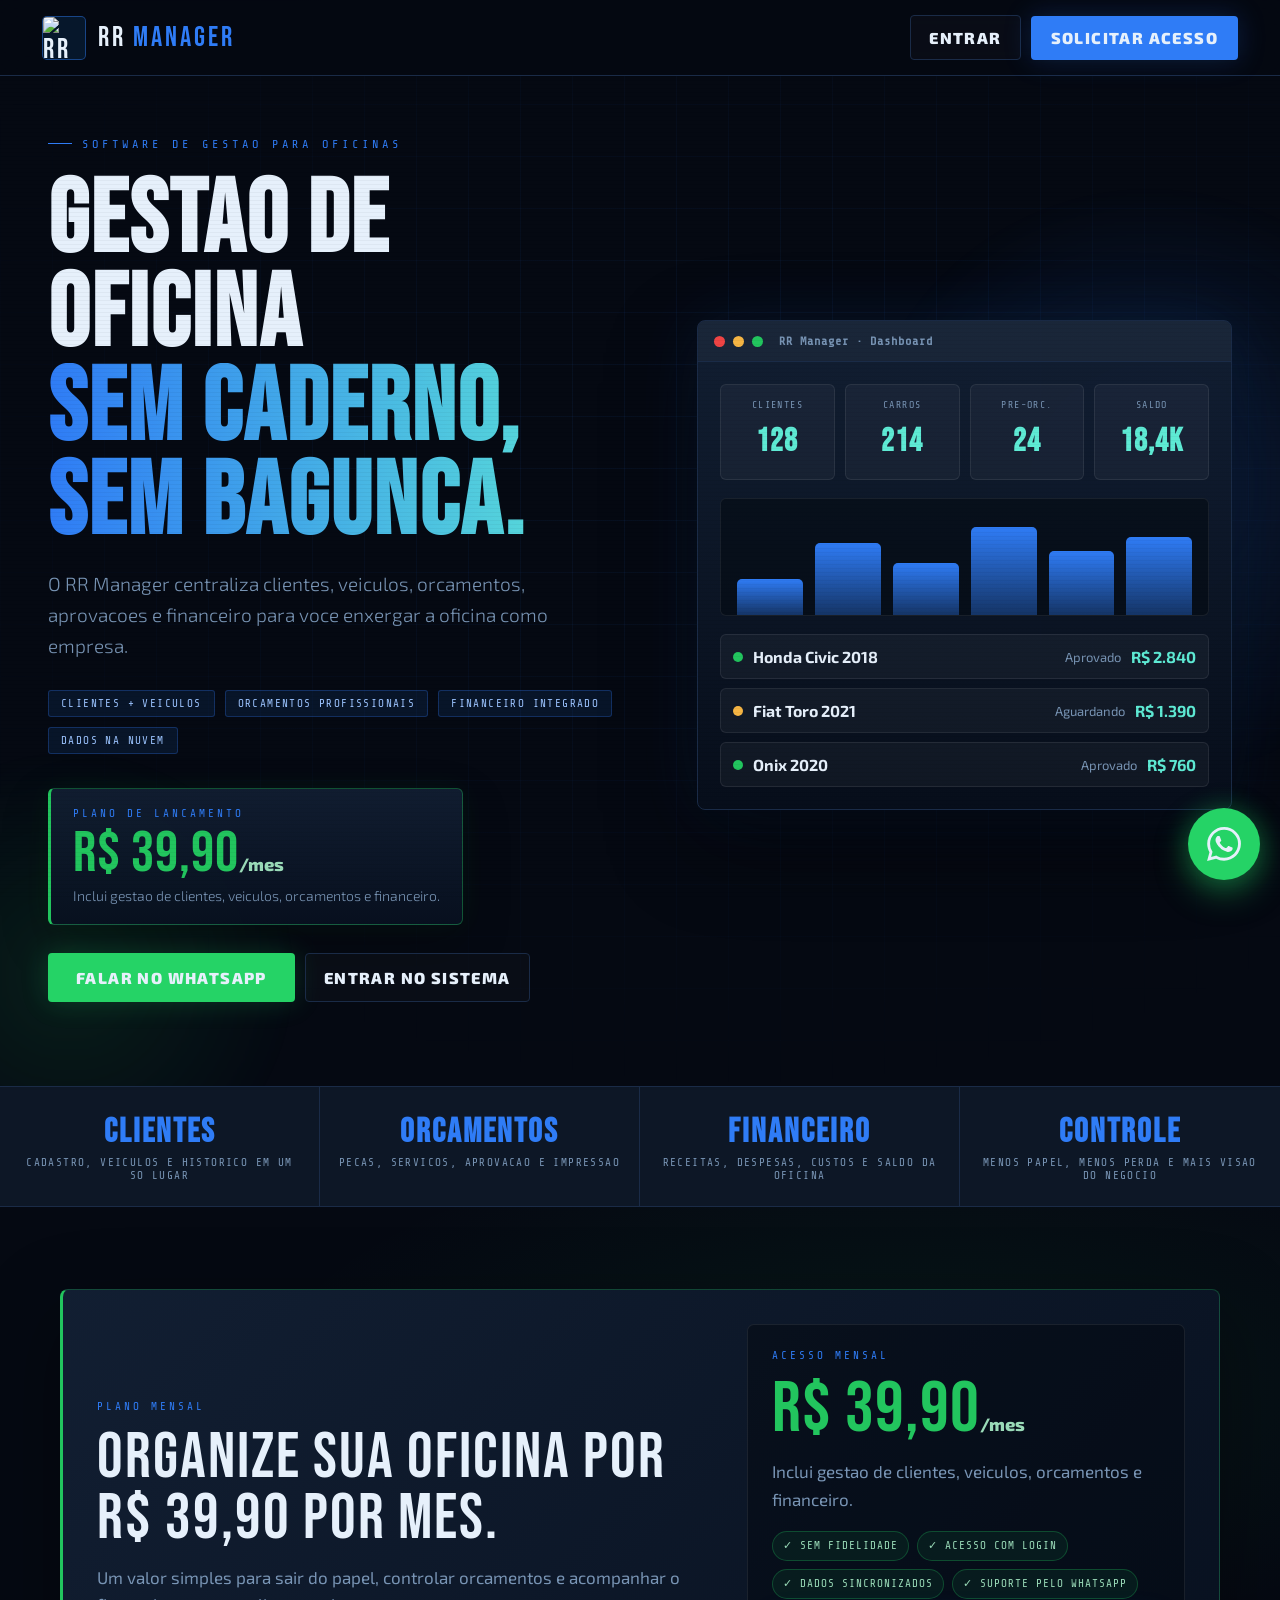
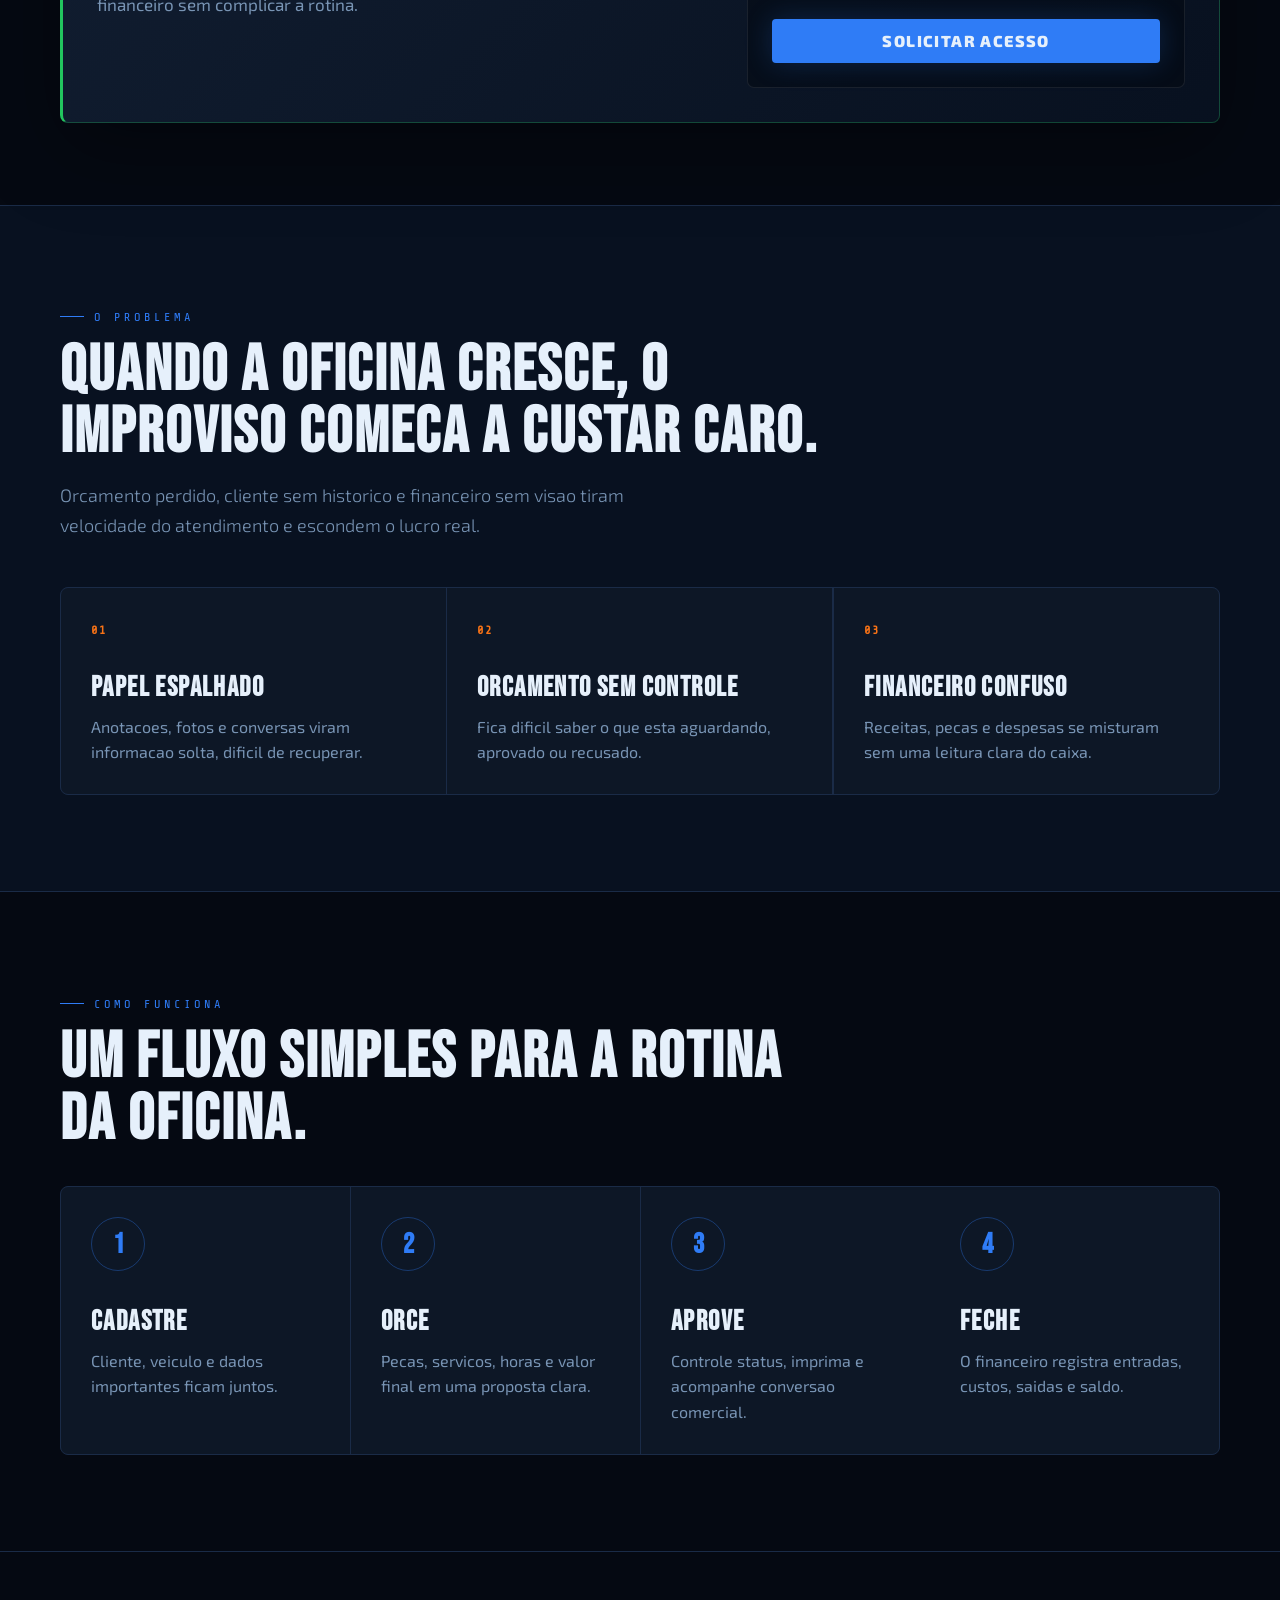
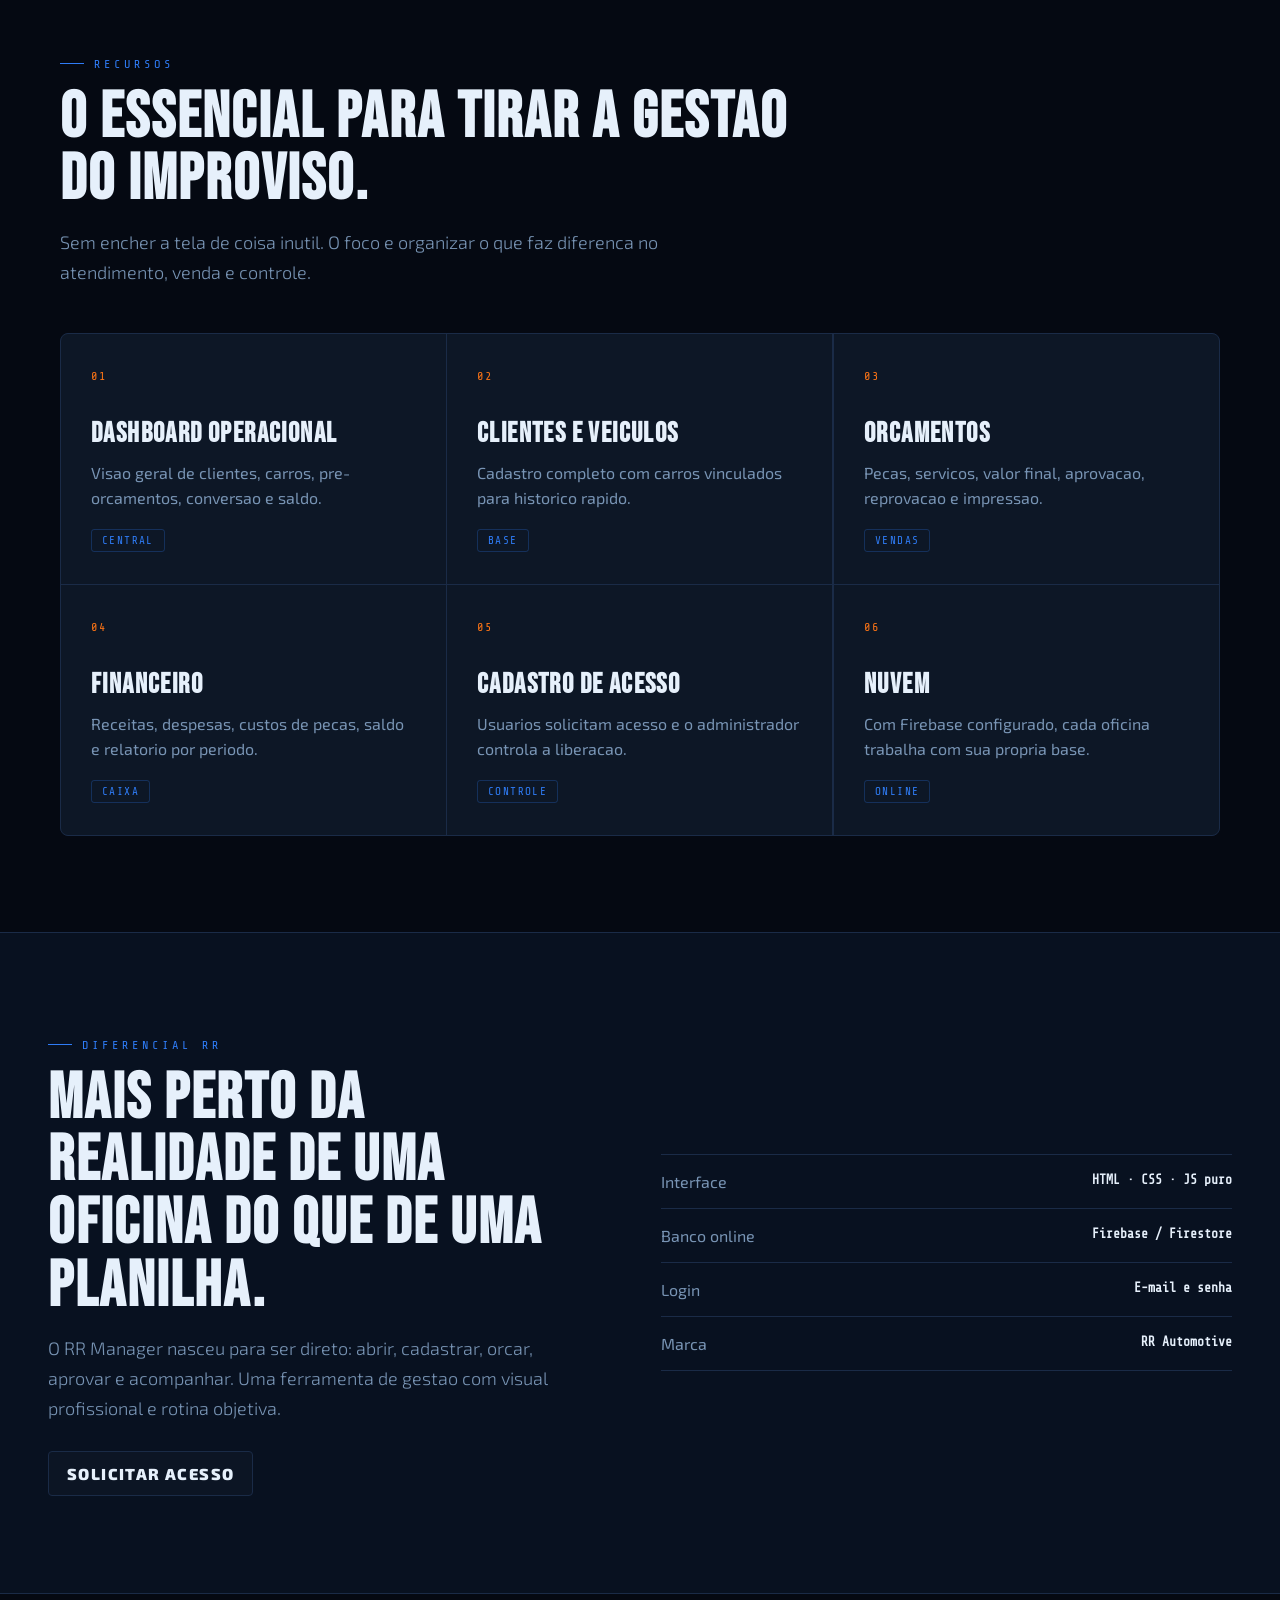
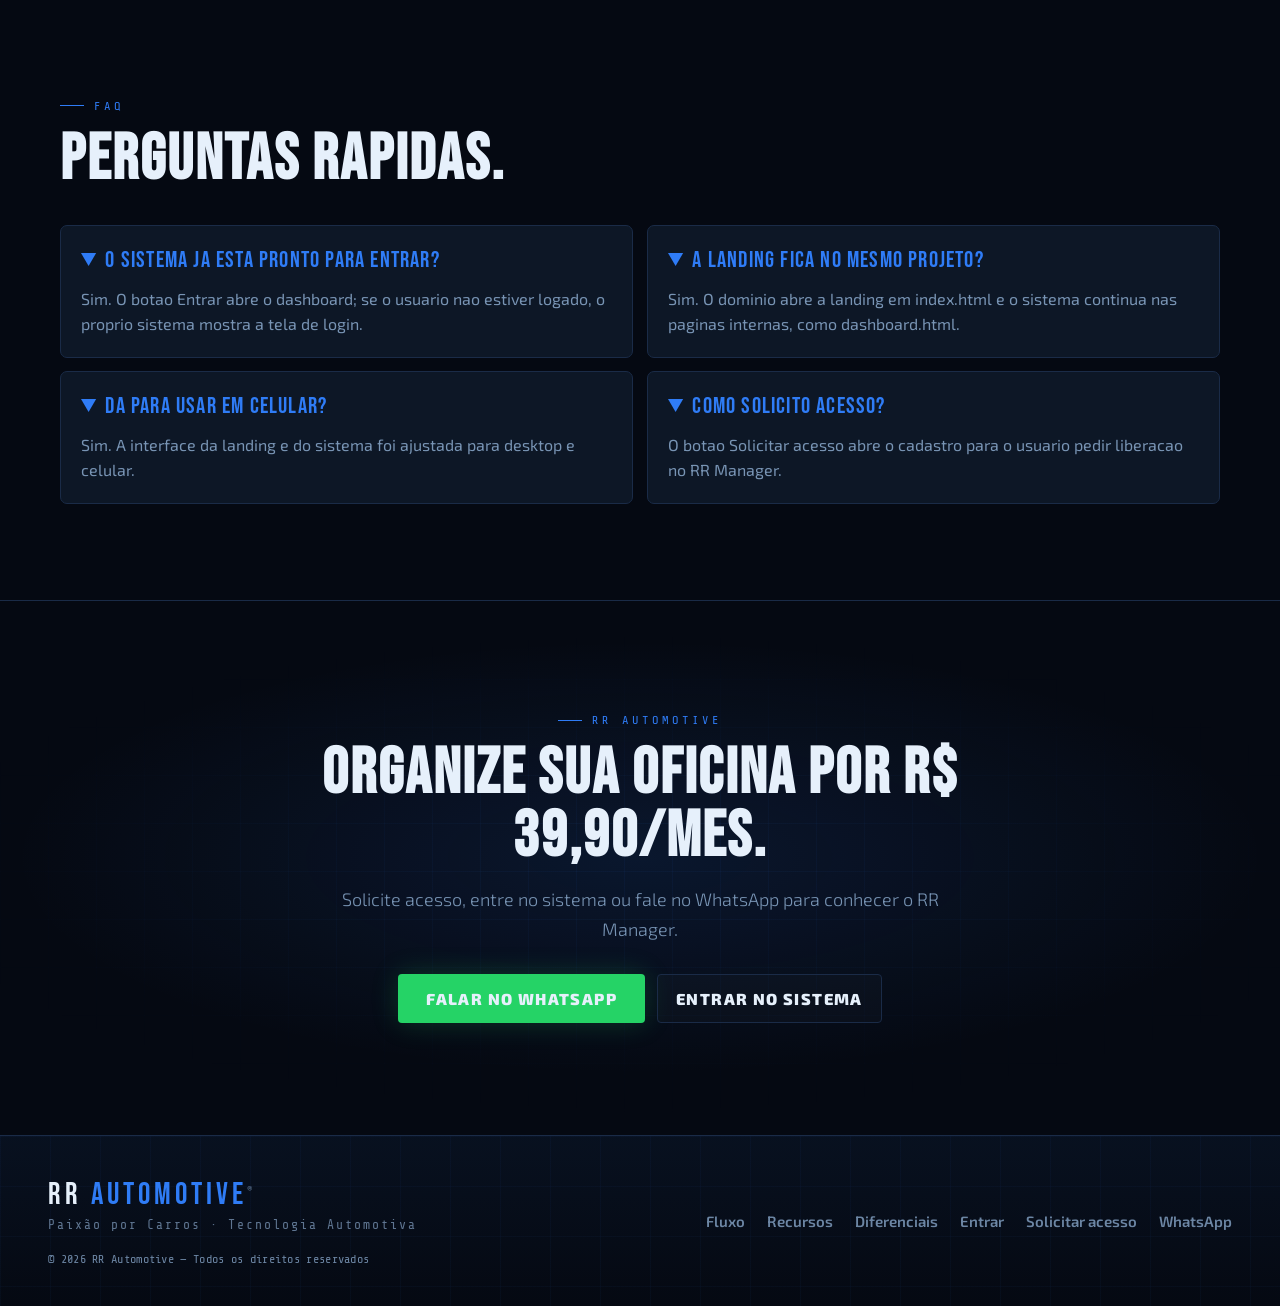
==== commit 551df3c0: "Reposicionar retorno para pagina principal" ====
--- a/index.html
+++ b/index.html
@@ -9,7 +9,7 @@
   <link rel="preconnect" href="https://fonts.googleapis.com">
   <link rel="preconnect" href="https://fonts.gstatic.com" crossorigin>
   <link href="https://fonts.googleapis.com/css2?family=Bebas+Neue&family=Exo+2:wght@300;400;600;700;800&family=Share+Tech+Mono&display=swap" rel="stylesheet">
-  <link rel="stylesheet" href="style.css?v=48">
+  <link rel="stylesheet" href="style.css?v=55">
 </head>
 <body class="manager-pro-page">
   <nav class="manager-pro-nav" aria-label="Navegacao principal">
@@ -17,12 +17,6 @@
       <img src="assets/logo-rr-manager.png" alt="RR Manager">
       <span>RR <strong>Manager</strong></span>
     </a>
-    <div class="manager-pro-links">
-      <a href="#fluxo">Fluxo</a>
-      <a href="#recursos">Recursos</a>
-      <a href="#diferenciais">Diferenciais</a>
-      <a href="#faq">FAQ</a>
-    </div>
     <div class="manager-pro-actions">
       <a class="manager-pro-link-btn" href="dashboard.html">Entrar</a>
       <a class="manager-pro-cta" href="cadastro-acesso.html">Solicitar acesso</a>
@@ -35,8 +29,8 @@
       <div class="manager-pro-glow manager-pro-glow-one"></div>
       <div class="manager-pro-glow manager-pro-glow-two"></div>
 
-      <div class="manager-pro-hero-copy">
-        <div class="manager-pro-kicker">RR AUTOMOTIVE · OFICINA ORGANIZADA</div>
+      <div class="manager-pro-hero-copy reveal-l visible">
+        <div class="manager-pro-kicker">SOFTWARE DE GESTAO PARA OFICINAS</div>
         <h1><span>GESTAO DE OFICINA</span><strong>SEM CADERNO, SEM BAGUNCA.</strong></h1>
         <p>O RR Manager centraliza clientes, veiculos, orcamentos, aprovacoes e financeiro para voce enxergar a oficina como empresa.</p>
 
@@ -47,13 +41,19 @@
           <span>Dados na nuvem</span>
         </div>
 
+        <div class="manager-pro-hero-price" aria-label="Preco do RR Manager">
+          <span>PLANO DE LANCAMENTO</span>
+          <strong>R$ 39,90<small>/mes</small></strong>
+          <p>Inclui gestao de clientes, veiculos, orcamentos e financeiro.</p>
+        </div>
+
         <div class="manager-pro-hero-actions">
           <a class="manager-pro-wa" href="https://wa.me/5531997851561?text=Ola!%20Quero%20conhecer%20o%20RR%20Manager" target="_blank" rel="noopener">Falar no WhatsApp</a>
           <a class="manager-pro-ghost" href="dashboard.html">Entrar no sistema</a>
         </div>
       </div>
 
-      <div class="manager-pro-screen" aria-label="Previa do dashboard RR Manager">
+      <div class="manager-pro-screen reveal-r visible" aria-label="Previa do dashboard RR Manager">
         <div class="manager-pro-window-bar">
           <span></span><span></span><span></span>
           <strong>RR Manager · Dashboard</strong>
@@ -82,63 +82,85 @@
       </div>
     </section>
 
-    <section class="manager-pro-stats" aria-label="Resumo do produto">
-      <div><strong>SaaS</strong><span>acesso por login</span></div>
-      <div><strong>4 modulos</strong><span>dashboard, clientes, orcamentos e financeiro</span></div>
-      <div><strong>Firebase</strong><span>sincronizacao online</span></div>
-      <div><strong>RR</strong><span>ecossistema automotive</span></div>
+    <section class="manager-pro-stats reveal" aria-label="Resumo do produto">
+      <div><strong>Clientes</strong><span>cadastro, veiculos e historico em um so lugar</span></div>
+      <div><strong>Orcamentos</strong><span>pecas, servicos, aprovacao e impressao</span></div>
+      <div><strong>Financeiro</strong><span>receitas, despesas, custos e saldo da oficina</span></div>
+      <div><strong>Controle</strong><span>menos papel, menos perda e mais visao do negocio</span></div>
+    </section>
+
+    <section class="manager-pro-pricing reveal" aria-label="Plano e preco do RR Manager">
+      <div class="manager-pro-price-card">
+        <div class="manager-pro-price-copy">
+          <span>PLANO MENSAL</span>
+          <h2>Organize sua oficina por R$ 39,90 por mes.</h2>
+          <p>Um valor simples para sair do papel, controlar orcamentos e acompanhar o financeiro sem complicar a rotina.</p>
+        </div>
+        <div class="manager-pro-price-box">
+          <span>ACESSO MENSAL</span>
+          <strong>R$ 39,90<small>/mes</small></strong>
+          <p>Inclui gestao de clientes, veiculos, orcamentos e financeiro.</p>
+          <div class="manager-pro-price-pills">
+            <em>✓ Sem fidelidade</em>
+            <em>✓ Acesso com login</em>
+            <em>✓ Dados sincronizados</em>
+            <em>✓ Suporte pelo WhatsApp</em>
+          </div>
+          <a class="manager-pro-cta" href="cadastro-acesso.html">Solicitar acesso</a>
+        </div>
+      </div>
     </section>
 
     <section class="manager-pro-section manager-pro-problem" id="fluxo">
-      <div class="manager-pro-section-head">
+      <div class="manager-pro-section-head reveal-l">
         <span>O PROBLEMA</span>
         <h2>Quando a oficina cresce, o improviso comeca a custar caro.</h2>
         <p>Orcamento perdido, cliente sem historico e financeiro sem visao tiram velocidade do atendimento e escondem o lucro real.</p>
       </div>
       <div class="manager-pro-problem-grid">
-        <article><b>01</b><h3>Papel espalhado</h3><p>Anotacoes, fotos e conversas viram informacao solta, dificil de recuperar.</p></article>
-        <article><b>02</b><h3>Orcamento sem controle</h3><p>Fica dificil saber o que esta aguardando, aprovado ou recusado.</p></article>
-        <article><b>03</b><h3>Financeiro confuso</h3><p>Receitas, pecas e despesas se misturam sem uma leitura clara do caixa.</p></article>
+        <article class="reveal" style="transition-delay: .02s"><b>01</b><h3>Papel espalhado</h3><p>Anotacoes, fotos e conversas viram informacao solta, dificil de recuperar.</p></article>
+        <article class="reveal" style="transition-delay: .1s"><b>02</b><h3>Orcamento sem controle</h3><p>Fica dificil saber o que esta aguardando, aprovado ou recusado.</p></article>
+        <article class="reveal" style="transition-delay: .18s"><b>03</b><h3>Financeiro confuso</h3><p>Receitas, pecas e despesas se misturam sem uma leitura clara do caixa.</p></article>
       </div>
     </section>
 
     <section class="manager-pro-section manager-pro-flow">
-      <div class="manager-pro-section-head compact">
+      <div class="manager-pro-section-head compact reveal-l">
         <span>COMO FUNCIONA</span>
         <h2>Um fluxo simples para a rotina da oficina.</h2>
       </div>
       <div class="manager-pro-steps">
-        <div><strong>1</strong><h3>Cadastre</h3><p>Cliente, veiculo e dados importantes ficam juntos.</p></div>
-        <div><strong>2</strong><h3>Orce</h3><p>Pecas, servicos, horas e valor final em uma proposta clara.</p></div>
-        <div><strong>3</strong><h3>Aprove</h3><p>Controle status, imprima e acompanhe conversao comercial.</p></div>
-        <div><strong>4</strong><h3>Feche</h3><p>O financeiro registra entradas, custos, saidas e saldo.</p></div>
+        <div class="reveal" style="transition-delay: .02s"><strong>1</strong><h3>Cadastre</h3><p>Cliente, veiculo e dados importantes ficam juntos.</p></div>
+        <div class="reveal" style="transition-delay: .1s"><strong>2</strong><h3>Orce</h3><p>Pecas, servicos, horas e valor final em uma proposta clara.</p></div>
+        <div class="reveal" style="transition-delay: .18s"><strong>3</strong><h3>Aprove</h3><p>Controle status, imprima e acompanhe conversao comercial.</p></div>
+        <div class="reveal" style="transition-delay: .26s"><strong>4</strong><h3>Feche</h3><p>O financeiro registra entradas, custos, saidas e saldo.</p></div>
       </div>
     </section>
 
     <section class="manager-pro-section" id="recursos">
-      <div class="manager-pro-section-head">
+      <div class="manager-pro-section-head reveal-l">
         <span>RECURSOS</span>
         <h2>O essencial para tirar a gestao do improviso.</h2>
         <p>Sem encher a tela de coisa inutil. O foco e organizar o que faz diferenca no atendimento, venda e controle.</p>
       </div>
       <div class="manager-pro-feature-grid">
-        <article><span>01</span><h3>Dashboard operacional</h3><p>Visao geral de clientes, carros, pre-orcamentos, conversao e saldo.</p><em>central</em></article>
-        <article><span>02</span><h3>Clientes e veiculos</h3><p>Cadastro completo com carros vinculados para historico rapido.</p><em>base</em></article>
-        <article><span>03</span><h3>Orcamentos</h3><p>Pecas, servicos, valor final, aprovacao, reprovacao e impressao.</p><em>vendas</em></article>
-        <article><span>04</span><h3>Financeiro</h3><p>Receitas, despesas, custos de pecas, saldo e relatorio por periodo.</p><em>caixa</em></article>
-        <article><span>05</span><h3>Cadastro de acesso</h3><p>Usuarios solicitam acesso e o administrador controla a liberacao.</p><em>controle</em></article>
-        <article><span>06</span><h3>Nuvem</h3><p>Com Firebase configurado, cada oficina trabalha com sua propria base.</p><em>online</em></article>
+        <article class="reveal" style="transition-delay: .02s"><span>01</span><h3>Dashboard operacional</h3><p>Visao geral de clientes, carros, pre-orcamentos, conversao e saldo.</p><em>central</em></article>
+        <article class="reveal" style="transition-delay: .08s"><span>02</span><h3>Clientes e veiculos</h3><p>Cadastro completo com carros vinculados para historico rapido.</p><em>base</em></article>
+        <article class="reveal" style="transition-delay: .14s"><span>03</span><h3>Orcamentos</h3><p>Pecas, servicos, valor final, aprovacao, reprovacao e impressao.</p><em>vendas</em></article>
+        <article class="reveal" style="transition-delay: .2s"><span>04</span><h3>Financeiro</h3><p>Receitas, despesas, custos de pecas, saldo e relatorio por periodo.</p><em>caixa</em></article>
+        <article class="reveal" style="transition-delay: .26s"><span>05</span><h3>Cadastro de acesso</h3><p>Usuarios solicitam acesso e o administrador controla a liberacao.</p><em>controle</em></article>
+        <article class="reveal" style="transition-delay: .32s"><span>06</span><h3>Nuvem</h3><p>Com Firebase configurado, cada oficina trabalha com sua propria base.</p><em>online</em></article>
       </div>
     </section>
 
     <section class="manager-pro-section manager-pro-diff" id="diferenciais">
-      <div>
+      <div class="reveal-l">
         <span class="manager-pro-tag">DIFERENCIAL RR</span>
         <h2>Mais perto da realidade de uma oficina do que de uma planilha.</h2>
         <p>O RR Manager nasceu para ser direto: abrir, cadastrar, orcar, aprovar e acompanhar. Uma ferramenta de gestao com visual profissional e rotina objetiva.</p>
         <a class="manager-pro-ghost" href="cadastro-acesso.html">Solicitar acesso</a>
       </div>
-      <div class="manager-pro-specs">
+      <div class="manager-pro-specs reveal-r">
         <div><span>Interface</span><strong>HTML · CSS · JS puro</strong></div>
         <div><span>Banco online</span><strong>Firebase / Firestore</strong></div>
         <div><span>Login</span><strong>E-mail e senha</strong></div>
@@ -147,29 +169,60 @@
     </section>
 
     <section class="manager-pro-section manager-pro-faq" id="faq">
-      <div class="manager-pro-section-head compact">
+      <div class="manager-pro-section-head compact reveal-l">
         <span>FAQ</span>
         <h2>Perguntas rapidas.</h2>
       </div>
       <div class="manager-pro-faq-grid">
-        <details open><summary>O sistema ja esta pronto para entrar?</summary><p>Sim. O botao Entrar abre o dashboard; se o usuario nao estiver logado, o proprio sistema mostra a tela de login.</p></details>
-        <details><summary>A landing fica no mesmo projeto?</summary><p>Sim. O dominio abre a landing em index.html e o sistema continua nas paginas internas, como dashboard.html.</p></details>
-        <details><summary>Da para usar em celular?</summary><p>Sim. A interface da landing e do sistema foi ajustada para desktop e celular.</p></details>
-        <details><summary>Como solicito acesso?</summary><p>O botao Solicitar acesso abre o cadastro para o usuario pedir liberacao no RR Manager.</p></details>
+        <details class="reveal" style="transition-delay: .02s" open><summary>O sistema ja esta pronto para entrar?</summary><p>Sim. O botao Entrar abre o dashboard; se o usuario nao estiver logado, o proprio sistema mostra a tela de login.</p></details>
+        <details class="reveal" style="transition-delay: .1s" open><summary>A landing fica no mesmo projeto?</summary><p>Sim. O dominio abre a landing em index.html e o sistema continua nas paginas internas, como dashboard.html.</p></details>
+        <details class="reveal" style="transition-delay: .18s" open><summary>Da para usar em celular?</summary><p>Sim. A interface da landing e do sistema foi ajustada para desktop e celular.</p></details>
+        <details class="reveal" style="transition-delay: .26s" open><summary>Como solicito acesso?</summary><p>O botao Solicitar acesso abre o cadastro para o usuario pedir liberacao no RR Manager.</p></details>
       </div>
     </section>
 
     <section class="manager-pro-final" id="contato">
-      <span>RR AUTOMOTIVE</span>
-      <h2>Pronto para organizar sua oficina?</h2>
-      <p>Entre pelo sistema, solicite acesso ou fale direto no WhatsApp para conhecer o RR Manager.</p>
-      <div>
+      <div class="manager-pro-final-grid" aria-hidden="true"></div>
+      <span class="reveal">RR AUTOMOTIVE</span>
+      <h2 class="reveal">Organize sua oficina por R$ 39,90/mes.</h2>
+      <p class="reveal">Solicite acesso, entre no sistema ou fale no WhatsApp para conhecer o RR Manager.</p>
+      <div class="reveal">
         <a class="manager-pro-wa" href="https://wa.me/5531997851561?text=Ola!%20Quero%20conhecer%20o%20RR%20Manager" target="_blank" rel="noopener">Falar no WhatsApp</a>
         <a class="manager-pro-ghost" href="dashboard.html">Entrar no sistema</a>
       </div>
     </section>
   </main>
 
-  <a class="manager-pro-float" href="https://wa.me/5531997851561?text=Ola!%20Quero%20conhecer%20o%20RR%20Manager" target="_blank" rel="noopener" aria-label="Falar no WhatsApp">WA</a>
+  <footer class="manager-pro-footer">
+    <div class="manager-pro-footer-inner">
+      <div class="manager-pro-footer-brand reveal-l">
+        <div>RR <strong>Automotive</strong><sup>®</sup></div>
+        <p>Paixão por Carros · Tecnologia Automotiva</p>
+        <small>© 2026 RR Automotive — Todos os direitos reservados</small>
+      </div>
+      <div class="manager-pro-footer-links reveal-r" aria-label="Links do rodape">
+        <a href="#fluxo">Fluxo</a>
+        <a href="#recursos">Recursos</a>
+        <a href="#diferenciais">Diferenciais</a>
+        <a href="dashboard.html">Entrar</a>
+        <a href="cadastro-acesso.html">Solicitar acesso</a>
+        <a href="https://wa.me/5531997851561?text=Ola!%20Quero%20conhecer%20o%20RR%20Manager" target="_blank" rel="noopener">WhatsApp</a>
+      </div>
+    </div>
+  </footer>
+
+  <a class="manager-pro-float" href="https://wa.me/5531997851561?text=Ola!%20Quero%20conhecer%20o%20RR%20Manager" target="_blank" rel="noopener" aria-label="Falar no WhatsApp"><svg viewBox="0 0 24 24" aria-hidden="true"><path d="M17.472 14.382c-.297-.149-1.758-.867-2.03-.967-.273-.099-.471-.148-.67.15-.197.297-.767.966-.94 1.164-.173.199-.347.223-.644.075-.297-.15-1.255-.463-2.39-1.475-.883-.788-1.48-1.761-1.653-2.059-.173-.297-.018-.458.13-.606.134-.133.298-.347.446-.52.149-.174.198-.298.298-.497.099-.198.05-.371-.025-.52-.075-.149-.669-1.612-.916-2.207-.242-.579-.487-.5-.669-.51-.173-.008-.371-.01-.57-.01-.198 0-.52.074-.792.372-.272.297-1.04 1.016-1.04 2.479 0 1.462 1.065 2.875 1.213 3.074.149.198 2.096 3.2 5.077 4.487.709.306 1.262.489 1.694.625.712.227 1.36.195 1.871.118.571-.085 1.758-.719 2.006-1.413.248-.694.248-1.289.173-1.413-.074-.124-.272-.198-.57-.347m-5.421 7.403h-.004a9.87 9.87 0 01-5.031-1.378l-.361-.214-3.741.982.998-3.648-.235-.374a9.86 9.86 0 01-1.51-5.26c.001-5.45 4.436-9.884 9.888-9.884 2.64 0 5.122 1.03 6.988 2.898a9.825 9.825 0 012.893 6.994c-.003 5.45-4.437 9.884-9.885 9.884m8.413-18.297A11.815 11.815 0 0012.05 0C5.495 0 .16 5.335.157 11.892c0 2.096.547 4.142 1.588 5.945L.057 24l6.305-1.654a11.882 11.882 0 005.683 1.448h.005c6.554 0 11.89-5.335 11.893-11.893a11.821 11.821 0 00-3.48-8.413z"/></svg></a>
+
+  <script>
+    const revealObserver = new IntersectionObserver((entries) => {
+      entries.forEach((entry) => {
+        if (entry.isIntersecting) entry.target.classList.add("visible");
+      });
+    }, { threshold: 0.12, rootMargin: "0px 0px -40px 0px" });
+
+    document.querySelectorAll(".reveal, .reveal-l, .reveal-r").forEach((element) => {
+      revealObserver.observe(element);
+    });
+  </script>
 </body>
 </html>
--- a/style.css
+++ b/style.css
@@ -1129,6 +1129,8 @@
   position: absolute;
   right: 8px;
   top: 50%;
+  display: grid;
+  place-items: center;
   width: 36px;
   height: 36px;
   min-height: 36px;
@@ -1138,6 +1140,8 @@
   background: transparent;
   color: var(--muted);
   cursor: pointer;
+  font-size: 16px;
+  line-height: 1;
   transform: translateY(-50%);
 }
 
@@ -1163,6 +1167,30 @@
   min-height: 20px;
   margin-top: 14px;
   font-size: 13px;
+}
+
+
+#firebaseLandingReturn {
+  position: fixed;
+  left: 23px;
+  bottom: 76px;
+  z-index: 50;
+  display: none;
+  width: min(286px, calc(100vw - 46px));
+  min-height: 38px;
+  padding: 8px 12px;
+  font-size: 13px;
+  background: rgba(255, 255, 255, 0.05);
+}
+
+.auth-ready.firebase-logged-in #firebaseLandingReturn {
+  display: inline-flex;
+}
+
+body[data-page="orcamento-print"] #firebaseLandingReturn,
+body[data-page="orcamento-publico"] #firebaseLandingReturn,
+body[data-page="financeiro-print"] #firebaseLandingReturn {
+  display: none !important;
 }
 
 #firebaseUserBar {
@@ -1187,6 +1215,7 @@
   padding: 7px 12px;
   font-size: 13px;
 }
+
 
 .auth-ready.firebase-logged-in #firebaseUserBar {
   display: flex;
@@ -2376,7 +2405,9 @@
   }
 
   body[data-page="orcamento-print"] #firebaseUserBar,
-  body[data-page="orcamento-publico"] #firebaseUserBar {
+
+
+#firebaseUserBar {
     display: none !important;
   }
 }
@@ -2571,7 +2602,8 @@
     overflow-wrap: anywhere;
   }
 
-  body[data-page="financeiro-print"] #firebaseUserBar {
+
+#firebaseUserBar {
     display: none !important;
   }
 }
@@ -3030,7 +3062,8 @@
     max-width: 100%;
   }
 
-  #firebaseUserBar {
+
+#firebaseUserBar {
     left: auto;
     right: 12px;
     bottom: calc(env(safe-area-inset-bottom, 0px) + 76px);
@@ -4594,3 +4627,693 @@
     text-align: left;
   }
 }
+
+/* RR Manager scroll reveal and footer polish */
+.manager-pro-page {
+  scroll-behavior: smooth;
+}
+
+.manager-pro-page main {
+  overflow: hidden;
+}
+
+.reveal,
+.reveal-l,
+.reveal-r {
+  opacity: 0;
+  transition: opacity 0.72s ease, transform 0.72s ease, filter 0.72s ease;
+  will-change: opacity, transform;
+  filter: blur(8px);
+}
+
+.reveal {
+  transform: translateY(34px);
+}
+
+.reveal-l {
+  transform: translateX(-42px);
+}
+
+.reveal-r {
+  transform: translateX(42px);
+}
+
+.reveal.visible,
+.reveal-l.visible,
+.reveal-r.visible {
+  opacity: 1;
+  transform: translate(0, 0);
+  filter: blur(0);
+}
+
+.manager-pro-screen.visible .manager-pro-bars span {
+  animation: managerBars 2.8s ease-in-out infinite alternate;
+}
+
+.manager-pro-screen.visible .manager-pro-bars span:nth-child(2) {
+  animation-delay: 0.18s;
+}
+
+.manager-pro-screen.visible .manager-pro-bars span:nth-child(3) {
+  animation-delay: 0.34s;
+}
+
+.manager-pro-screen.visible .manager-pro-bars span:nth-child(4) {
+  animation-delay: 0.5s;
+}
+
+.manager-pro-screen.visible .manager-pro-bars span:nth-child(5) {
+  animation-delay: 0.66s;
+}
+
+.manager-pro-screen.visible .manager-pro-bars span:nth-child(6) {
+  animation-delay: 0.82s;
+}
+
+@keyframes managerBars {
+  from {
+    transform: scaleY(0.86);
+    opacity: 0.72;
+  }
+
+  to {
+    transform: scaleY(1.04);
+    opacity: 1;
+  }
+}
+
+.manager-pro-problem-grid article,
+.manager-pro-steps div,
+.manager-pro-feature-grid article,
+.manager-pro-faq-grid details {
+  transition-property: opacity, transform, filter, background, border-color, box-shadow;
+}
+
+.manager-pro-problem-grid article:hover,
+.manager-pro-steps div:hover,
+.manager-pro-feature-grid article:hover,
+.manager-pro-faq-grid details:hover {
+  background: var(--mp-surface2);
+  box-shadow: inset 0 1px 0 rgba(255, 255, 255, 0.04);
+}
+
+.manager-pro-final {
+  padding-bottom: 112px;
+}
+
+.manager-pro-final-grid {
+  position: absolute;
+  inset: 0;
+  background-image:
+    linear-gradient(rgba(47, 124, 246, 0.05) 1px, transparent 1px),
+    linear-gradient(90deg, rgba(47, 124, 246, 0.05) 1px, transparent 1px);
+  background-size: 48px 48px;
+  mask-image: radial-gradient(ellipse 75% 62% at 50% 48%, black 12%, transparent 78%);
+  pointer-events: none;
+}
+
+.manager-pro-final > span,
+.manager-pro-final > h2,
+.manager-pro-final > p,
+.manager-pro-final > div:not(.manager-pro-final-grid) {
+  position: relative;
+  z-index: 1;
+}
+
+.manager-pro-footer {
+  position: relative;
+  border-top: 1px solid var(--mp-border);
+  background: linear-gradient(180deg, rgba(8, 17, 32, 0.98), rgba(5, 9, 18, 1));
+  overflow: hidden;
+}
+
+.manager-pro-footer::before {
+  content: "";
+  position: absolute;
+  inset: 0;
+  background-image:
+    linear-gradient(rgba(47, 124, 246, 0.04) 1px, transparent 1px),
+    linear-gradient(90deg, rgba(47, 124, 246, 0.04) 1px, transparent 1px);
+  background-size: 50px 50px;
+  pointer-events: none;
+}
+
+.manager-pro-footer-inner {
+  position: relative;
+  z-index: 1;
+  display: flex;
+  align-items: center;
+  justify-content: space-between;
+  gap: 32px;
+  width: min(1450px, calc(100% - 96px));
+  min-height: 170px;
+  margin: 0 auto;
+  padding: 34px 0;
+}
+
+.manager-pro-footer-brand div {
+  color: var(--mp-text);
+  font-family: "Bebas Neue", sans-serif;
+  font-size: 31px;
+  letter-spacing: 4px;
+  text-transform: uppercase;
+}
+
+.manager-pro-footer-brand strong {
+  color: var(--mp-blue);
+  font-weight: inherit;
+}
+
+.manager-pro-footer-brand sup {
+  color: var(--mp-muted);
+  font-family: "Exo 2", sans-serif;
+  font-size: 10px;
+  letter-spacing: 0;
+}
+
+.manager-pro-footer-brand p,
+.manager-pro-footer-brand small {
+  display: block;
+  color: rgba(120, 148, 180, 0.78);
+  font-family: "Share Tech Mono", monospace;
+  letter-spacing: 2px;
+}
+
+.manager-pro-footer-brand p {
+  margin: 4px 0 20px;
+  font-size: 13px;
+}
+
+.manager-pro-footer-brand small {
+  font-size: 12px;
+}
+
+.manager-pro-footer-links {
+  display: flex;
+  flex-wrap: wrap;
+  justify-content: flex-end;
+  gap: 22px;
+  max-width: 760px;
+  color: rgba(120, 148, 180, 0.9);
+  font-size: 15px;
+  font-weight: 600;
+}
+
+.manager-pro-footer-links a {
+  transition: color 0.18s ease, transform 0.18s ease;
+}
+
+.manager-pro-footer-links a:hover {
+  color: var(--mp-blue);
+  transform: translateY(-1px);
+}
+
+.manager-pro-float {
+  font-size: 0;
+}
+
+.manager-pro-float::before {
+  content: "";
+  width: 27px;
+  height: 27px;
+  background: currentColor;
+  mask: url("data:image/svg+xml,%3Csvg xmlns='http://www.w3.org/2000/svg' viewBox='0 0 24 24'%3E%3Cpath d='M17.472 14.382c-.297-.149-1.758-.867-2.03-.967-.273-.099-.471-.148-.67.15-.197.297-.767.966-.94 1.164-.173.199-.347.223-.644.075-.297-.15-1.255-.463-2.39-1.475-.883-.788-1.48-1.761-1.653-2.059-.173-.297-.018-.458.13-.606.134-.133.298-.347.446-.52.149-.174.198-.298.298-.497.099-.198.05-.371-.025-.52-.075-.149-.669-1.612-.916-2.207-.242-.579-.487-.5-.669-.51-.173-.008-.371-.01-.57-.01-.198 0-.52.074-.792.372-.272.297-1.04 1.016-1.04 2.479 0 1.462 1.065 2.875 1.213 3.074.149.198 2.096 3.2 5.077 4.487.709.306 1.262.489 1.694.625.712.227 1.36.195 1.871.118.571-.085 1.758-.719 2.006-1.413.248-.694.248-1.289.173-1.413-.074-.124-.272-.198-.57-.347M12.05 21.785h-.004a9.87 9.87 0 0 1-5.031-1.378l-.361-.214-3.741.982.998-3.648-.235-.374a9.86 9.86 0 0 1-1.51-5.26c.001-5.45 4.436-9.884 9.888-9.884 2.64 0 5.122 1.03 6.988 2.898a9.825 9.825 0 0 1 2.893 6.994c-.003 5.45-4.437 9.884-9.885 9.884'/%3E%3C/svg%3E") center / contain no-repeat;
+}
+
+@media (prefers-reduced-motion: reduce) {
+  .reveal,
+  .reveal-l,
+  .reveal-r {
+    opacity: 1;
+    transform: none;
+    filter: none;
+    transition: none;
+  }
+
+  .manager-pro-screen.visible .manager-pro-bars span {
+    animation: none;
+  }
+}
+
+@media (max-width: 900px) {
+  .manager-pro-footer-inner {
+    align-items: flex-start;
+    flex-direction: column;
+    width: min(100% - 32px, 1450px);
+  }
+
+  .manager-pro-footer-links {
+    justify-content: flex-start;
+  }
+}
+
+@media (max-width: 720px) {
+  .reveal-l,
+  .reveal-r {
+    transform: translateY(30px);
+  }
+
+  .manager-pro-footer-inner {
+    min-height: 0;
+    padding: 28px 0 92px;
+  }
+
+  .manager-pro-footer-brand div {
+    font-size: 27px;
+  }
+
+  .manager-pro-footer-links {
+    gap: 14px 18px;
+    font-size: 14px;
+  }
+}
+
+/* Footer requested refinements */
+.manager-pro-footer-brand small {
+  color: rgba(120, 148, 180, 0.9);
+  letter-spacing: 0.3px;
+}
+
+.manager-pro-float {
+  width: 72px;
+  height: 72px;
+  background: #25d366;
+  color: #fff;
+  box-shadow: 0 12px 34px rgba(37, 211, 102, 0.38), 0 0 28px rgba(37, 211, 102, 0.24);
+  transition: transform 0.2s ease, box-shadow 0.2s ease;
+}
+
+.manager-pro-float:hover {
+  transform: translateY(-3px) scale(1.03);
+  box-shadow: 0 16px 42px rgba(37, 211, 102, 0.46), 0 0 34px rgba(37, 211, 102, 0.28);
+}
+
+.manager-pro-float::before {
+  content: none;
+}
+
+.manager-pro-float svg {
+  width: 34px;
+  height: 34px;
+  fill: currentColor;
+}
+
+@media (max-width: 720px) {
+  .manager-pro-float {
+    width: 58px;
+    height: 58px;
+    right: 16px;
+    bottom: 16px;
+  }
+
+  .manager-pro-float svg {
+    width: 28px;
+    height: 28px;
+  }
+}
+
+/* Pricing conversion blocks */
+.manager-pro-hero-price {
+  display: inline-grid;
+  gap: 6px;
+  min-width: min(100%, 360px);
+  margin: 0 0 28px;
+  padding: 18px 22px;
+  border: 1px solid rgba(34, 197, 94, 0.38);
+  border-left: 3px solid var(--mp-green);
+  border-radius: 6px;
+  background: linear-gradient(180deg, rgba(18, 31, 51, 0.92), rgba(8, 17, 32, 0.92));
+  box-shadow: 0 18px 48px rgba(0, 0, 0, 0.24), 0 0 30px rgba(34, 197, 94, 0.08);
+}
+
+.manager-pro-hero-price > span,
+.manager-pro-price-copy > span,
+.manager-pro-price-box > span {
+  color: var(--mp-blue);
+  font-family: "Share Tech Mono", monospace;
+  font-size: 11px;
+  letter-spacing: 3px;
+  text-transform: uppercase;
+}
+
+.manager-pro-hero-price strong,
+.manager-pro-price-box strong {
+  color: var(--mp-green);
+  font-family: "Bebas Neue", sans-serif;
+  font-size: 58px;
+  font-weight: 400;
+  letter-spacing: 1px;
+  line-height: 0.95;
+}
+
+.manager-pro-hero-price small,
+.manager-pro-price-box small {
+  color: #9adbb8;
+  font-family: "Exo 2", sans-serif;
+  font-size: 18px;
+  font-weight: 800;
+  letter-spacing: 0;
+  text-transform: lowercase;
+}
+
+.manager-pro-hero-price p {
+  margin: 0;
+  color: var(--mp-muted);
+  font-size: 14px;
+  line-height: 1.35;
+}
+
+.manager-pro-pricing {
+  padding: 82px 48px;
+  border-bottom: 1px solid var(--mp-border);
+  background:
+    radial-gradient(ellipse 70% 60% at 70% 30%, rgba(34, 197, 94, 0.08), transparent 72%),
+    var(--mp-bg);
+}
+
+.manager-pro-price-card {
+  display: grid;
+  grid-template-columns: minmax(0, 1fr) minmax(360px, 0.72fr);
+  gap: 42px;
+  align-items: center;
+  max-width: 1160px;
+  margin: 0 auto;
+  padding: 34px;
+  border: 1px solid rgba(34, 197, 94, 0.28);
+  border-left: 3px solid var(--mp-green);
+  border-radius: 8px;
+  background: linear-gradient(135deg, rgba(18, 31, 51, 0.98), rgba(8, 17, 32, 0.98));
+  box-shadow: 0 26px 80px rgba(0, 0, 0, 0.34);
+}
+
+.manager-pro-price-copy h2 {
+  max-width: 680px;
+  margin: 14px 0;
+  font-family: "Bebas Neue", sans-serif;
+  font-size: clamp(42px, 5vw, 70px);
+  font-weight: 400;
+  letter-spacing: 2px;
+  line-height: 0.96;
+}
+
+.manager-pro-price-copy p,
+.manager-pro-price-box p {
+  margin: 0;
+  color: var(--mp-muted);
+  font-size: 17px;
+  line-height: 1.6;
+}
+
+.manager-pro-price-box {
+  display: grid;
+  gap: 14px;
+  padding: 24px;
+  border: 1px solid rgba(255, 255, 255, 0.08);
+  border-radius: 7px;
+  background: rgba(3, 8, 15, 0.46);
+}
+
+.manager-pro-price-box strong {
+  font-size: 72px;
+}
+
+.manager-pro-price-pills {
+  display: flex;
+  flex-wrap: wrap;
+  gap: 8px;
+  margin: 4px 0 2px;
+}
+
+.manager-pro-price-pills em {
+  display: inline-flex;
+  align-items: center;
+  min-height: 30px;
+  padding: 6px 10px;
+  border: 1px solid rgba(34, 197, 94, 0.28);
+  border-radius: 999px;
+  background: rgba(34, 197, 94, 0.08);
+  color: #9adbb8;
+  font-family: "Share Tech Mono", monospace;
+  font-size: 11px;
+  font-style: normal;
+  letter-spacing: 1px;
+  text-transform: uppercase;
+}
+
+.manager-pro-price-box .manager-pro-cta {
+  width: 100%;
+  margin-top: 4px;
+}
+
+@media (max-width: 900px) {
+  .manager-pro-price-card {
+    grid-template-columns: 1fr;
+  }
+}
+
+@media (max-width: 720px) {
+  .manager-pro-pricing {
+    padding: 58px 16px;
+  }
+
+  .manager-pro-price-card,
+  .manager-pro-price-box {
+    padding: 20px;
+  }
+
+  .manager-pro-hero-price {
+    width: 100%;
+  }
+
+  .manager-pro-hero-price strong,
+  .manager-pro-price-box strong {
+    font-size: 52px;
+  }
+}
+
+/* First access onboarding */
+.onboarding-overlay {
+  position: fixed;
+  inset: 0;
+  z-index: 1200;
+  display: grid;
+  place-items: center;
+  padding: 20px;
+  background: rgba(2, 8, 16, 0.84);
+  backdrop-filter: blur(12px);
+}
+
+.onboarding-card {
+  width: min(760px, 100%);
+  max-height: calc(100vh - 40px);
+  overflow-y: auto;
+  padding: 24px;
+  border: 1px solid rgba(215, 166, 58, 0.36);
+  border-radius: 8px;
+  background: linear-gradient(180deg, rgba(18, 36, 60, 0.98), rgba(7, 17, 31, 0.98));
+  color: var(--text);
+  box-shadow: 0 30px 90px rgba(0, 0, 0, 0.46);
+}
+
+.onboarding-head {
+  display: flex;
+  align-items: center;
+  gap: 16px;
+  padding-bottom: 16px;
+  margin-bottom: 16px;
+  border-bottom: 1px solid rgba(255, 255, 255, 0.1);
+}
+
+.onboarding-head img {
+  width: 64px;
+  height: 64px;
+  object-fit: contain;
+  border: 1px solid rgba(241, 199, 91, 0.42);
+  border-radius: 8px;
+  background: #062e55;
+}
+
+.onboarding-head span {
+  display: block;
+  color: var(--gold-2);
+  font-size: 11px;
+  font-weight: 900;
+  letter-spacing: 0;
+  text-transform: uppercase;
+}
+
+.onboarding-head h2 {
+  margin: 4px 0 0;
+  font-size: clamp(26px, 4vw, 38px);
+  line-height: 1.05;
+}
+
+#onboardingText {
+  margin: 0;
+  color: #c7d2e1;
+  font-size: 17px;
+  line-height: 1.55;
+}
+
+.onboarding-progress {
+  height: 8px;
+  margin: 20px 0;
+  border-radius: 999px;
+  background: rgba(255, 255, 255, 0.08);
+  overflow: hidden;
+}
+
+.onboarding-progress::before {
+  content: "";
+  display: block;
+  width: var(--onboarding-progress, 0%);
+  height: 100%;
+  border-radius: inherit;
+  background: linear-gradient(90deg, var(--gold-2), var(--success));
+  transition: width 0.22s ease;
+}
+
+.onboarding-checklist {
+  display: grid;
+  grid-template-columns: repeat(2, minmax(0, 1fr));
+  gap: 10px;
+  padding: 0;
+  margin: 0;
+  list-style: none;
+}
+
+.onboarding-checklist li {
+  display: flex;
+  align-items: center;
+  gap: 10px;
+  min-height: 54px;
+  padding: 10px;
+  border: 1px solid var(--line);
+  border-radius: 8px;
+  background: rgba(255, 255, 255, 0.045);
+  color: var(--muted);
+  font-weight: 800;
+}
+
+.onboarding-checklist li span {
+  display: grid;
+  flex: 0 0 auto;
+  place-items: center;
+  width: 30px;
+  height: 30px;
+  border: 1px solid rgba(215, 166, 58, 0.32);
+  border-radius: 50%;
+  color: var(--gold-2);
+}
+
+.onboarding-checklist li.active {
+  color: var(--text);
+  border-color: rgba(215, 166, 58, 0.34);
+  background: rgba(215, 166, 58, 0.1);
+}
+
+.onboarding-checklist li.done {
+  color: #b7f5dd;
+  border-color: rgba(79, 209, 161, 0.24);
+  background: rgba(79, 209, 161, 0.08);
+}
+
+.onboarding-actions {
+  display: flex;
+  flex-wrap: wrap;
+  justify-content: flex-end;
+  gap: 10px;
+  margin-top: 22px;
+}
+
+.onboarding-actions .btn:disabled {
+  opacity: 0.42;
+}
+
+@media (max-width: 640px) {
+  .onboarding-card {
+    padding: 18px;
+  }
+
+  .onboarding-head {
+    align-items: flex-start;
+  }
+
+  .onboarding-checklist {
+    grid-template-columns: 1fr;
+  }
+
+  .onboarding-actions {
+    flex-direction: column;
+  }
+
+  .onboarding-actions .btn {
+    width: 100%;
+  }
+
+
+#firebaseUserBar {
+    max-width: 172px;
+  }
+}
+
+/* Company customization in Meu cadastro */
+.logo-import-field {
+  display: grid;
+  gap: 10px;
+}
+
+.logo-import-field .btn {
+  width: fit-content;
+}
+
+.logo-import-field small {
+  display: block;
+  color: var(--muted);
+  font-weight: 800;
+}
+.customization-panel {
+  margin-top: 22px;
+}
+
+.personalization-preview {
+  display: grid;
+  gap: 10px;
+  align-self: end;
+  padding: 14px;
+  border: 1px solid rgba(215, 166, 58, 0.24);
+  border-radius: 8px;
+  background: rgba(215, 166, 58, 0.07);
+}
+
+.personalization-preview > span {
+  color: var(--gold-2);
+  font-size: 12px;
+  font-weight: 900;
+  text-transform: uppercase;
+}
+
+.personalization-preview > div {
+  display: flex;
+  align-items: center;
+  gap: 12px;
+}
+
+.personalization-preview img {
+  width: 58px;
+  height: 58px;
+  object-fit: contain;
+  border: 1px solid rgba(241, 199, 91, 0.42);
+  border-radius: 8px;
+  background: #062e55;
+}
+
+.personalization-preview strong,
+.personalization-preview small {
+  display: block;
+}
+
+.personalization-preview small {
+  margin-top: 4px;
+  color: var(--muted);
+}
